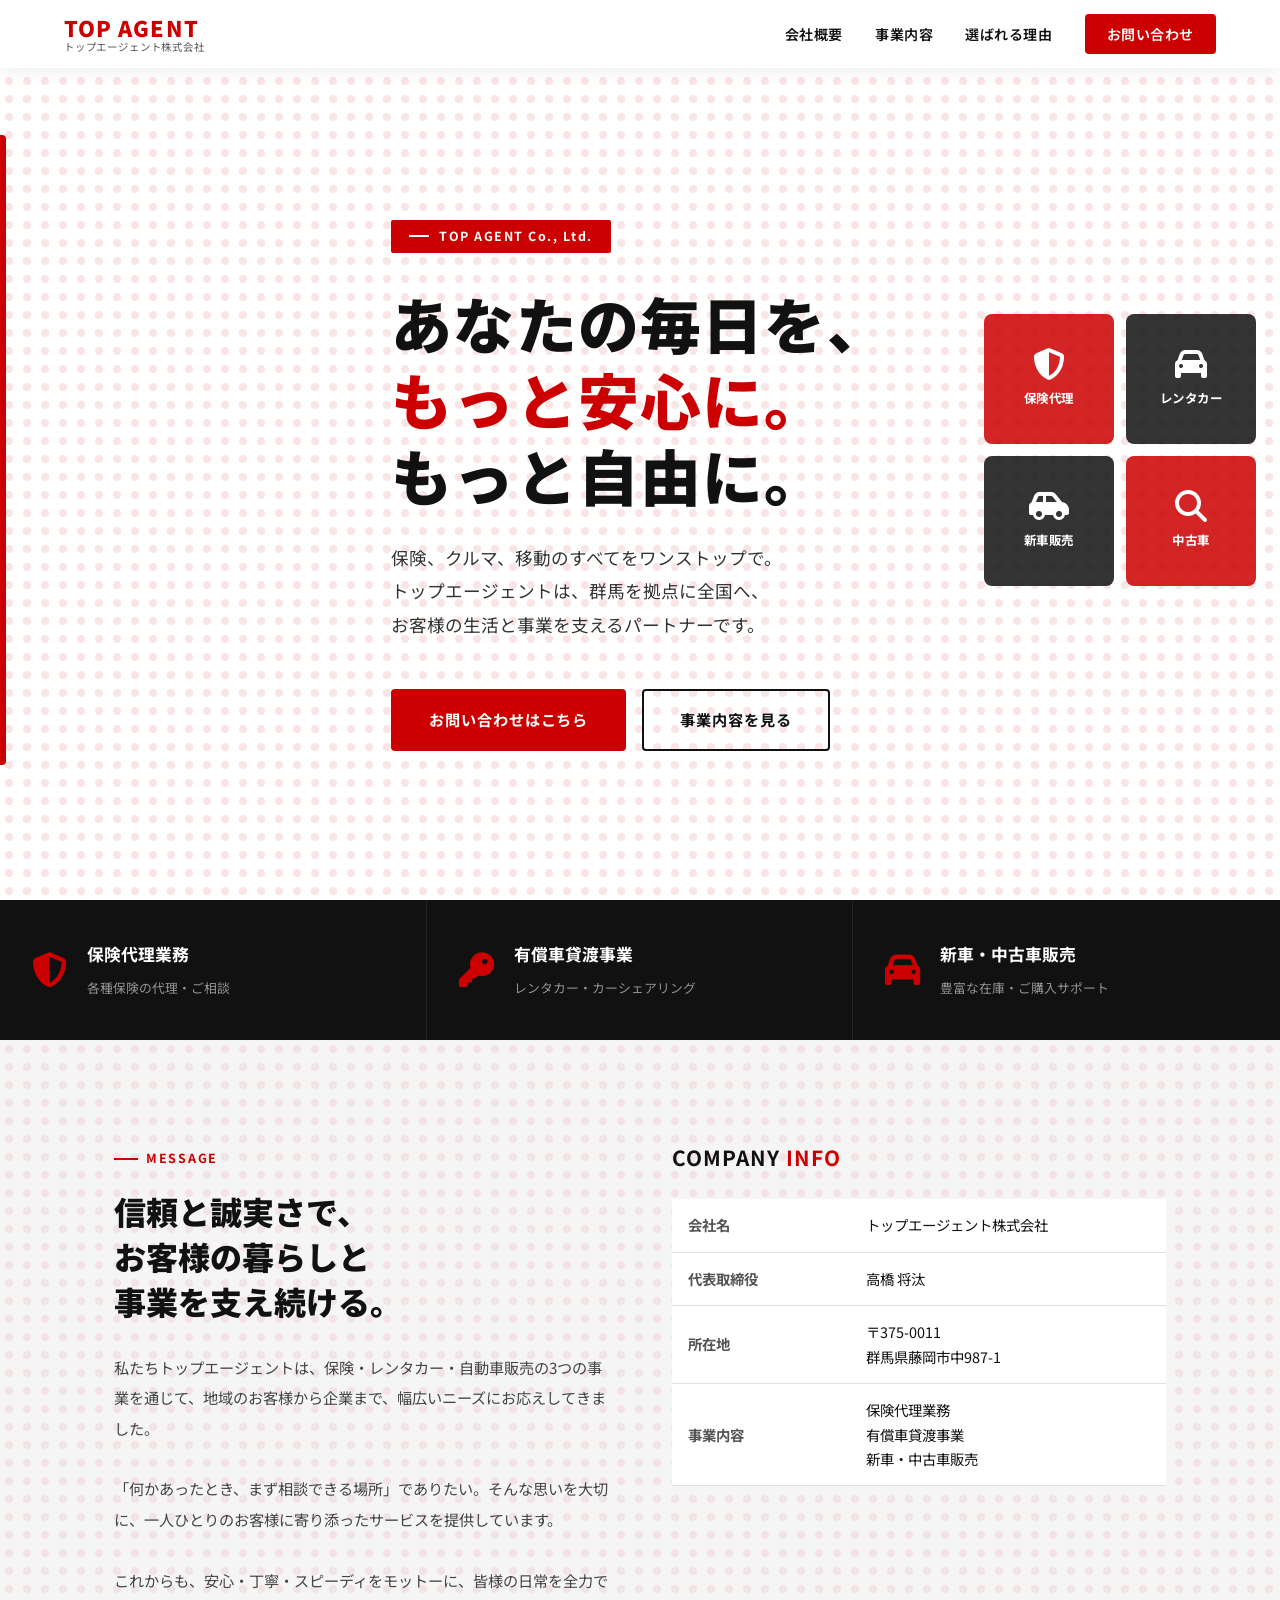
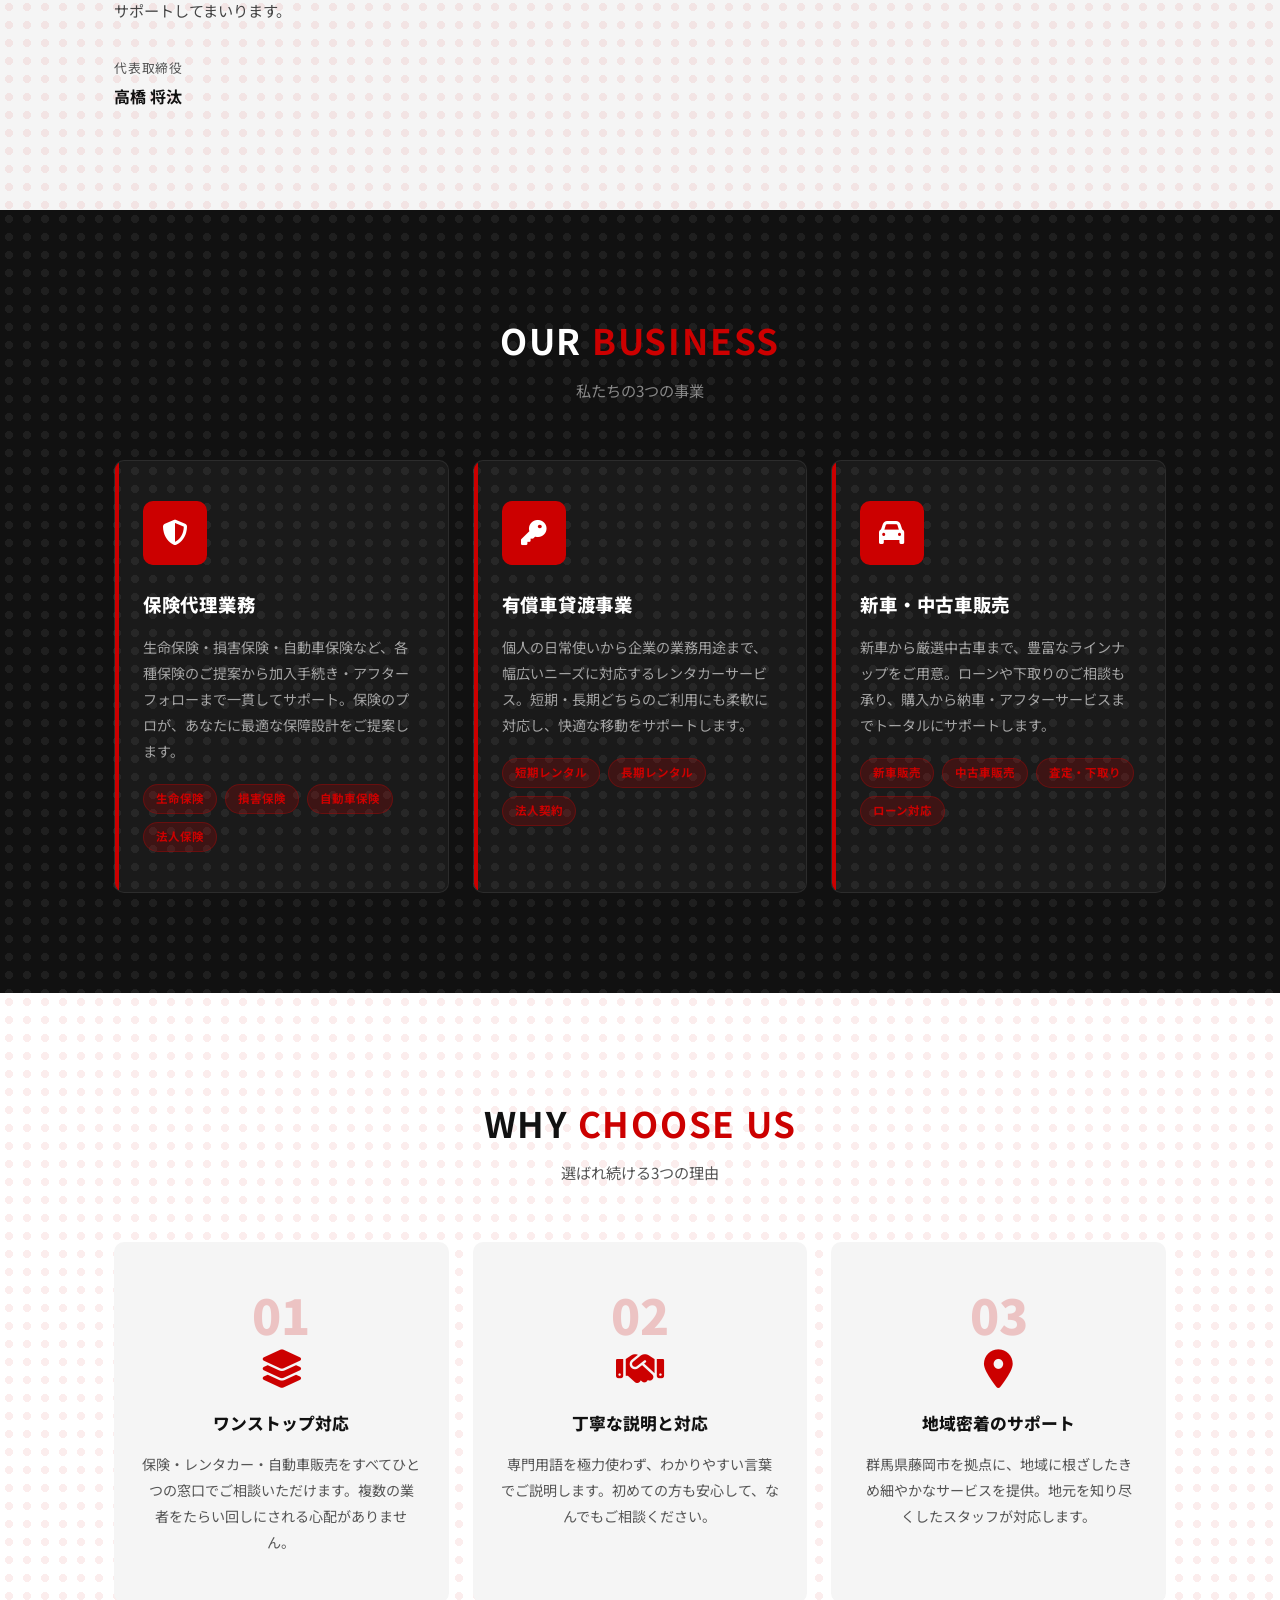
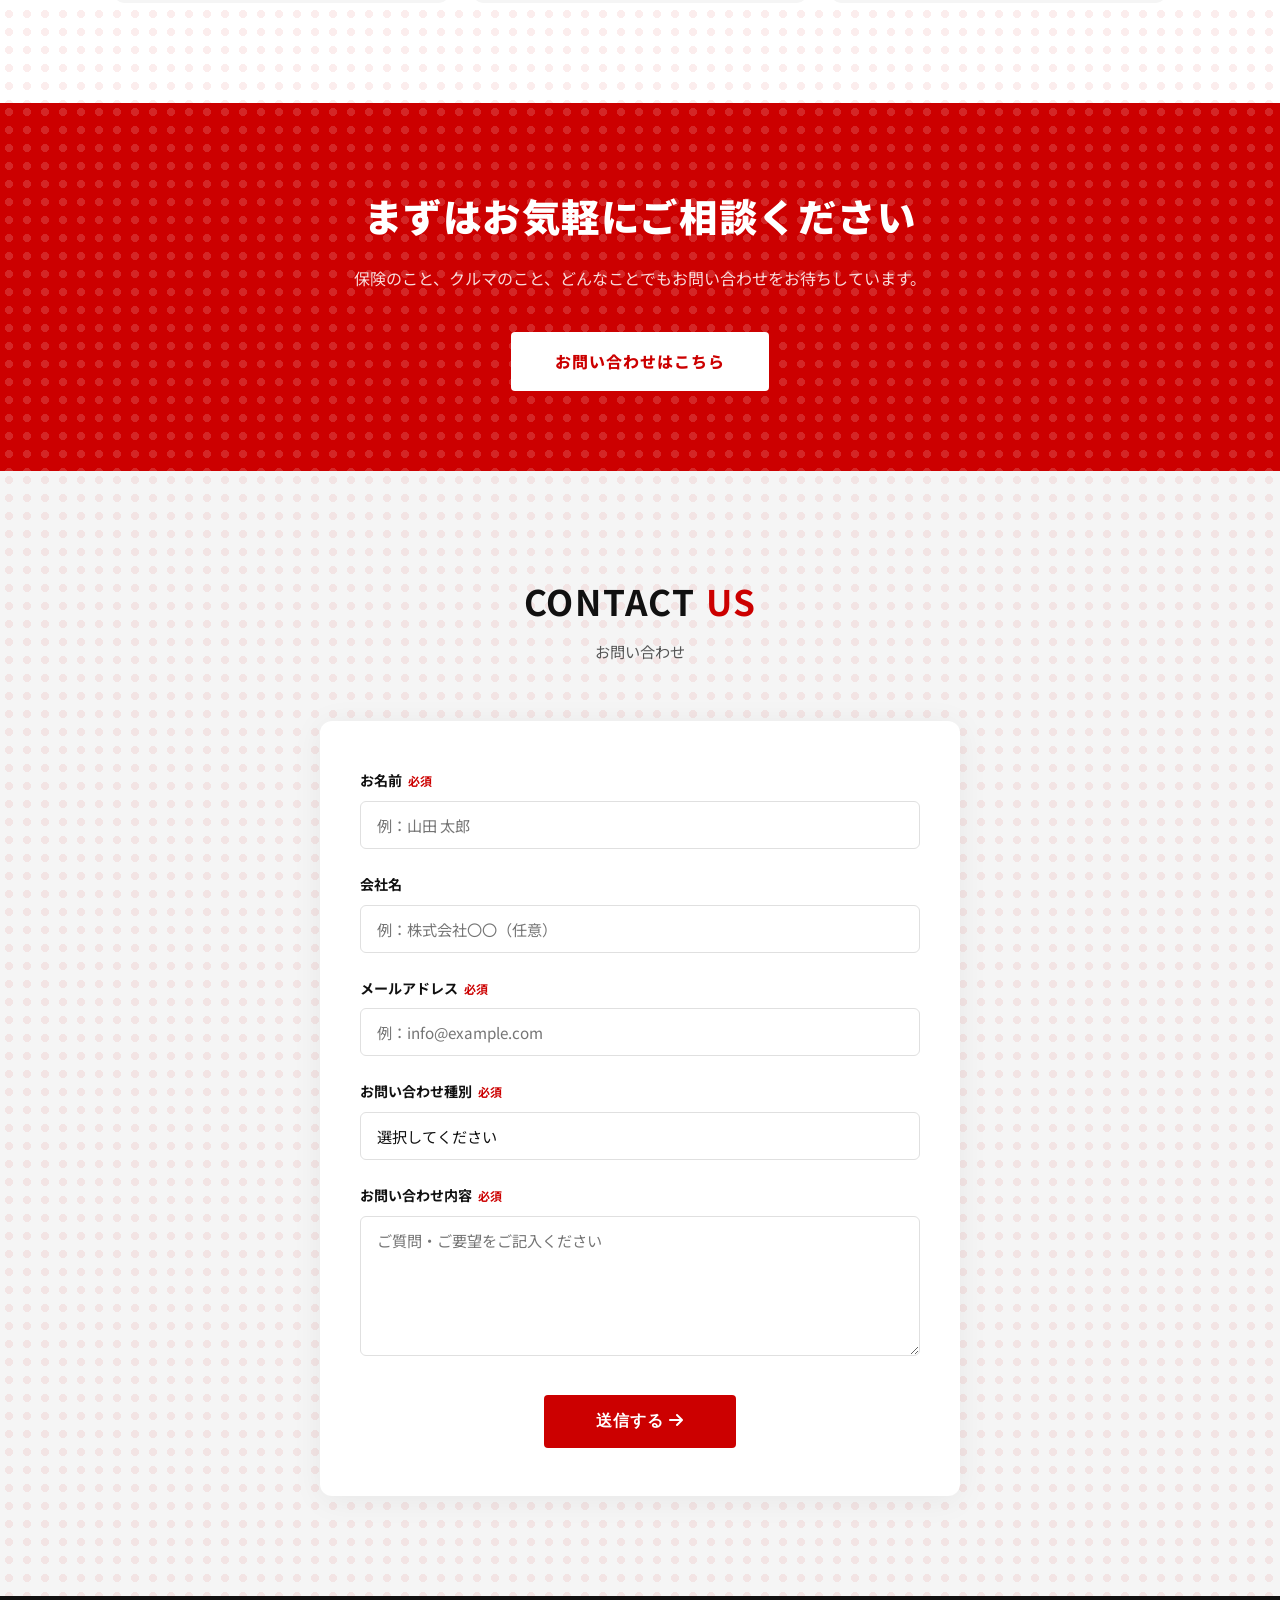
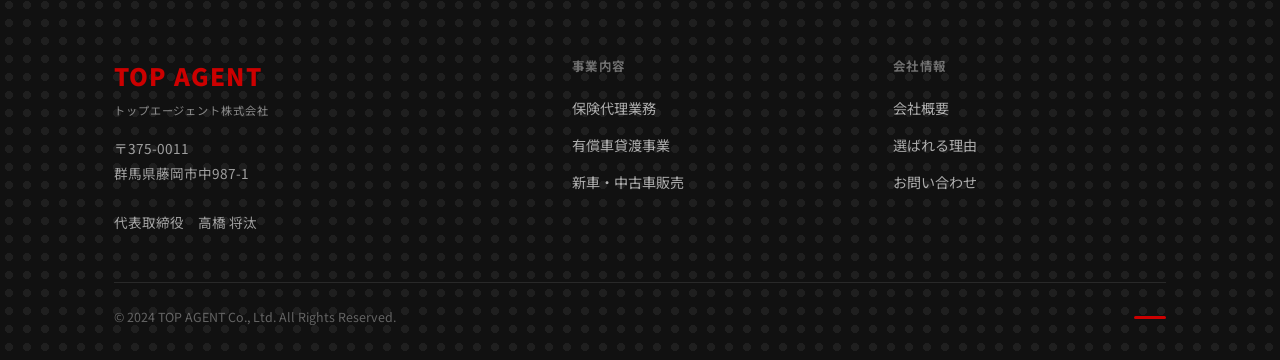
==== index.html @ 5797c2d0 "Add files via upload" ====
<!DOCTYPE html>
<html lang="ja">
<head>
  <meta charset="UTF-8">
  <meta name="viewport" content="width=device-width, initial-scale=1.0">
  <title>トップエージェント株式会社 | 保険・レンタカー・自動車販売</title>
  <meta name="description" content="トップエージェント株式会社は群馬県藤岡市を拠点に、保険代理業務・有償車貸渡事業・新車中古車販売を展開しています。">
  <link rel="stylesheet" href="css/style.css">
  <link href="https://fonts.googleapis.com/css2?family=Noto+Sans+JP:wght@300;400;500;600;700;900&display=swap" rel="stylesheet">
  <link rel="stylesheet" href="https://cdn.jsdelivr.net/npm/@fortawesome/fontawesome-free@6.4.0/css/all.min.css">
</head>
<body>

  <!-- ===== ヘッダー ===== -->
  <header class="site-header" id="site-header">
    <div class="header-inner">
      <a href="#" class="logo">
        <span class="logo-main">TOP AGENT</span>
        <span class="logo-sub">トップエージェント株式会社</span>
      </a>
      <button class="hamburger" id="hamburger" aria-label="メニューを開く">
        <span></span><span></span><span></span>
      </button>
      <nav class="global-nav" id="global-nav">
        <ul>
          <li><a href="#about">会社概要</a></li>
          <li><a href="#business">事業内容</a></li>
          <li><a href="#reason">選ばれる理由</a></li>
          <li><a href="#contact" class="nav-cta">お問い合わせ</a></li>
        </ul>
      </nav>
    </div>
  </header>

  <!-- ===== ヒーロー（白背景・黒文字） ===== -->
  <section id="hero">
    <div class="hero-inner">
      <p class="hero-label">TOP AGENT Co., Ltd.</p>
      <h1 class="hero-title">
        あなたの毎日を、
        <em>もっと安心に。</em>
        もっと自由に。
      </h1>
      <p class="hero-desc">
        保険、クルマ、移動のすべてをワンストップで。<br>
        トップエージェントは、群馬を拠点に全国へ、<br>
        お客様の生活と事業を支えるパートナーです。
      </p>
      <div class="hero-btns">
        <a href="#contact" class="btn-primary">お問い合わせはこちら</a>
        <a href="#business" class="btn-outline">事業内容を見る</a>
      </div>
    </div>

    <!-- 右側デコレーション -->
    <div class="hero-deco" aria-hidden="true">
      <div class="hero-deco-card">
        <i class="fas fa-shield-alt"></i>
        <span>保険代理</span>
      </div>
      <div class="hero-deco-card">
        <i class="fas fa-car"></i>
        <span>レンタカー</span>
      </div>
      <div class="hero-deco-card">
        <i class="fas fa-car-side"></i>
        <span>新車販売</span>
      </div>
      <div class="hero-deco-card">
        <i class="fas fa-search"></i>
        <span>中古車</span>
      </div>
    </div>
  </section>

  <!-- ===== 3事業バナー ===== -->
  <div id="business-banner">
    <div class="business-banner-grid">
      <div class="banner-item">
        <i class="fas fa-shield-alt"></i>
        <div class="banner-item-text">
          <strong>保険代理業務</strong>
          <span>各種保険の代理・ご相談</span>
        </div>
      </div>
      <div class="banner-item">
        <i class="fas fa-key"></i>
        <div class="banner-item-text">
          <strong>有償車貸渡事業</strong>
          <span>レンタカー・カーシェアリング</span>
        </div>
      </div>
      <div class="banner-item">
        <i class="fas fa-car"></i>
        <div class="banner-item-text">
          <strong>新車・中古車販売</strong>
          <span>豊富な在庫・ご購入サポート</span>
        </div>
      </div>
    </div>
  </div>

  <!-- ===== ABOUT US ===== -->
  <section id="about">
    <div class="section-inner">
      <div class="about-grid">
        <!-- 代表メッセージ -->
        <div class="about-message fade-up">
          <p class="about-message-label">MESSAGE</p>
          <h2 class="about-message-title">
            信頼と誠実さで、<br>
            お客様の暮らしと<br>
            事業を支え続ける。
          </h2>
          <div class="about-message-body">
            <p>
              私たちトップエージェントは、保険・レンタカー・自動車販売の3つの事業を通じて、地域のお客様から企業まで、幅広いニーズにお応えしてきました。
            </p>
            <br>
            <p>
              「何かあったとき、まず相談できる場所」でありたい。そんな思いを大切に、一人ひとりのお客様に寄り添ったサービスを提供しています。
            </p>
            <br>
            <p>
              これからも、安心・丁寧・スピーディをモットーに、皆様の日常を全力でサポートしてまいります。
            </p>
          </div>
          <div class="about-message-sig">
            <span>代表取締役</span>
            高橋 将汰
          </div>
        </div>

        <!-- 会社概要テーブル -->
        <div class="fade-up" style="transition-delay:0.15s;">
          <h2 class="section-title" style="text-align:left; margin-bottom:24px; font-size:1.3rem;">COMPANY <span>INFO</span></h2>
          <table class="company-table">
            <tbody>
              <tr>
                <th>会社名</th>
                <td>トップエージェント株式会社</td>
              </tr>
              <tr>
                <th>代表取締役</th>
                <td>高橋 将汰</td>
              </tr>
              <tr>
                <th>所在地</th>
                <td>〒375-0011<br>群馬県藤岡市中987-1</td>
              </tr>
              <tr>
                <th>事業内容</th>
                <td>
                  保険代理業務<br>
                  有償車貸渡事業<br>
                  新車・中古車販売
                </td>
              </tr>
            </tbody>
          </table>
        </div>
      </div>
    </div>
  </section>

  <!-- ===== 事業内容 ===== -->
  <section id="business">
    <div class="section-inner">
      <h2 class="section-title fade-up">OUR <span>BUSINESS</span></h2>
      <p class="section-sub fade-up">私たちの3つの事業</p>
      <div class="business-grid">
        <!-- 保険 -->
        <div class="business-card fade-up">
          <div class="biz-icon"><i class="fas fa-shield-alt"></i></div>
          <h3>保険代理業務</h3>
          <p>
            生命保険・損害保険・自動車保険など、各種保険のご提案から加入手続き・アフターフォローまで一貫してサポート。保険のプロが、あなたに最適な保障設計をご提案します。
          </p>
          <div class="biz-tags">
            <span class="biz-tag">生命保険</span>
            <span class="biz-tag">損害保険</span>
            <span class="biz-tag">自動車保険</span>
            <span class="biz-tag">法人保険</span>
          </div>
        </div>
        <!-- レンタカー -->
        <div class="business-card fade-up" style="transition-delay:0.12s;">
          <div class="biz-icon"><i class="fas fa-key"></i></div>
          <h3>有償車貸渡事業</h3>
          <p>
            個人の日常使いから企業の業務用途まで、幅広いニーズに対応するレンタカーサービス。短期・長期どちらのご利用にも柔軟に対応し、快適な移動をサポートします。
          </p>
          <div class="biz-tags">
            <span class="biz-tag">短期レンタル</span>
            <span class="biz-tag">長期レンタル</span>
            <span class="biz-tag">法人契約</span>
          </div>
        </div>
        <!-- 自動車販売 -->
        <div class="business-card fade-up" style="transition-delay:0.24s;">
          <div class="biz-icon"><i class="fas fa-car"></i></div>
          <h3>新車・中古車販売</h3>
          <p>
            新車から厳選中古車まで、豊富なラインナップをご用意。ローンや下取りのご相談も承り、購入から納車・アフターサービスまでトータルにサポートします。
          </p>
          <div class="biz-tags">
            <span class="biz-tag">新車販売</span>
            <span class="biz-tag">中古車販売</span>
            <span class="biz-tag">査定・下取り</span>
            <span class="biz-tag">ローン対応</span>
          </div>
        </div>
      </div>
    </div>
  </section>

  <!-- ===== 選ばれる理由 ===== -->
  <section id="reason">
    <div class="section-inner">
      <h2 class="section-title fade-up">WHY <span>CHOOSE US</span></h2>
      <p class="section-sub fade-up">選ばれ続ける3つの理由</p>
      <div class="reason-grid">
        <div class="reason-card fade-up">
          <div class="reason-num">01</div>
          <i class="fas fa-layer-group"></i>
          <h3>ワンストップ対応</h3>
          <p>保険・レンタカー・自動車販売をすべてひとつの窓口でご相談いただけます。複数の業者をたらい回しにされる心配がありません。</p>
        </div>
        <div class="reason-card fade-up" style="transition-delay:0.12s;">
          <div class="reason-num">02</div>
          <i class="fas fa-handshake"></i>
          <h3>丁寧な説明と対応</h3>
          <p>専門用語を極力使わず、わかりやすい言葉でご説明します。初めての方も安心して、なんでもご相談ください。</p>
        </div>
        <div class="reason-card fade-up" style="transition-delay:0.24s;">
          <div class="reason-num">03</div>
          <i class="fas fa-map-marker-alt"></i>
          <h3>地域密着のサポート</h3>
          <p>群馬県藤岡市を拠点に、地域に根ざしたきめ細やかなサービスを提供。地元を知り尽くしたスタッフが対応します。</p>
        </div>
      </div>
    </div>
  </section>

  <!-- ===== CTAバナー ===== -->
  <section id="cta-banner">
    <div class="section-inner">
      <div class="cta-inner fade-up">
        <h2>まずはお気軽にご相談ください</h2>
        <p>保険のこと、クルマのこと、どんなことでもお問い合わせをお待ちしています。</p>
        <a href="#contact" class="btn-white">お問い合わせはこちら</a>
      </div>
    </div>
  </section>

  <!-- ===== お問い合わせ ===== -->
  <section id="contact">
    <div class="section-inner">
      <h2 class="section-title fade-up">CONTACT <span>US</span></h2>
      <p class="section-sub fade-up">お問い合わせ</p>
      <div class="contact-form-wrap fade-up">
        <form id="contact-form" novalidate>
          <div class="form-group">
            <label for="name">お名前<span class="req">必須</span></label>
            <input type="text" id="name" name="name" placeholder="例：山田 太郎">
            <p class="form-error" id="name-err">お名前を入力してください</p>
          </div>
          <div class="form-group">
            <label for="company">会社名</label>
            <input type="text" id="company" name="company" placeholder="例：株式会社〇〇（任意）">
          </div>
          <div class="form-group">
            <label for="email">メールアドレス<span class="req">必須</span></label>
            <input type="email" id="email" name="email" placeholder="例：info@example.com">
            <p class="form-error" id="email-err">正しいメールアドレスを入力してください</p>
          </div>
          <div class="form-group">
            <label for="category">お問い合わせ種別<span class="req">必須</span></label>
            <select id="category" name="category">
              <option value="">選択してください</option>
              <option value="insurance">保険代理業務について</option>
              <option value="rental">有償車貸渡事業について</option>
              <option value="car">新車・中古車販売について</option>
              <option value="other">その他</option>
            </select>
            <p class="form-error" id="category-err">種別を選択してください</p>
          </div>
          <div class="form-group">
            <label for="message">お問い合わせ内容<span class="req">必須</span></label>
            <textarea id="message" name="message" placeholder="ご質問・ご要望をご記入ください"></textarea>
            <p class="form-error" id="message-err">内容を入力してください</p>
          </div>
          <div class="form-submit">
            <button type="submit">送信する&nbsp;<i class="fas fa-arrow-right"></i></button>
          </div>
        </form>
        <div class="form-success" id="form-success">
          <i class="fas fa-check-circle"></i>
          <h3>送信が完了しました</h3>
          <p>お問い合わせいただきありがとうございます。<br>内容を確認の上、担当者よりご連絡いたします。</p>
        </div>
      </div>
    </div>
  </section>

  <!-- ===== フッター ===== -->
  <footer class="site-footer">
    <div class="footer-inner">
      <div class="footer-grid">
        <div>
          <p class="footer-logo-main">TOP AGENT</p>
          <p class="footer-logo-sub">トップエージェント株式会社</p>
          <address class="footer-address" style="font-style:normal;">
            〒375-0011<br>
            群馬県藤岡市中987-1<br><br>
            代表取締役　高橋 将汰
          </address>
        </div>
        <div>
          <p class="footer-nav-title">事業内容</p>
          <ul class="footer-nav-list">
            <li><a href="#business">保険代理業務</a></li>
            <li><a href="#business">有償車貸渡事業</a></li>
            <li><a href="#business">新車・中古車販売</a></li>
          </ul>
        </div>
        <div>
          <p class="footer-nav-title">会社情報</p>
          <ul class="footer-nav-list">
            <li><a href="#about">会社概要</a></li>
            <li><a href="#reason">選ばれる理由</a></li>
            <li><a href="#contact">お問い合わせ</a></li>
          </ul>
        </div>
      </div>
      <div class="footer-bottom">
        <p>&copy; 2024 TOP AGENT Co., Ltd. All Rights Reserved.</p>
        <div class="footer-red-line"></div>
      </div>
    </div>
  </footer>

  <!-- トップへ戻るボタン -->
  <button id="back-top" aria-label="ページトップへ戻る">
    <i class="fas fa-chevron-up"></i>
  </button>

  <script src="js/main.js"></script>
</body>
</html>
---- css/style.css ----
/* ===========================
   トップエージェント株式会社
   メインスタイル
=========================== */

/* ---- リセット & 基本 ---- */
*, *::before, *::after {
  box-sizing: border-box;
  margin: 0;
  padding: 0;
}

:root {
  --red: #CC0000;
  --red-dark: #aa0000;
  --red-light: #ff2222;
  --black: #111111;
  --white: #ffffff;
  --gray-light: #f5f5f5;
  --gray-mid: #e0e0e0;
  --gray-dark: #555555;
  --dot-size: 4px;
  --dot-gap: 18px;
}

html {
  scroll-behavior: smooth;
  font-size: 16px;
}

body {
  font-family: 'Noto Sans JP', 'Hiragino Kaku Gothic ProN', sans-serif;
  color: var(--black);
  background-color: var(--white);
  line-height: 1.7;
}

a {
  text-decoration: none;
  color: inherit;
}

ul { list-style: none; }

img { max-width: 100%; display: block; }

/* ---- ドット背景ユーティリティ ---- */
.dot-bg {
  background-image: radial-gradient(circle, rgba(204,0,0,0.18) var(--dot-size), transparent var(--dot-size));
  background-size: var(--dot-gap) var(--dot-gap);
}
.dot-bg-light {
  background-image: radial-gradient(circle, rgba(204,0,0,0.10) var(--dot-size), transparent var(--dot-size));
  background-size: var(--dot-gap) var(--dot-gap);
}
.dot-bg-dark {
  background-image: radial-gradient(circle, rgba(255,255,255,0.12) var(--dot-size), transparent var(--dot-size));
  background-size: var(--dot-gap) var(--dot-gap);
}

/* ---- セクション共通 ---- */
.section-inner {
  max-width: 1100px;
  margin: 0 auto;
  padding: 0 24px;
}

.section-title {
  font-size: clamp(1.5rem, 3vw, 2.2rem);
  font-weight: 700;
  text-align: center;
  margin-bottom: 8px;
  letter-spacing: 0.05em;
}

.section-title span {
  color: var(--red);
}

.section-sub {
  text-align: center;
  color: var(--gray-dark);
  font-size: 0.95rem;
  margin-bottom: 56px;
}

/* ---- ヘッダー ---- */
.site-header {
  position: fixed;
  top: 0;
  left: 0;
  width: 100%;
  z-index: 1000;
  background: rgba(255,255,255,0.97);
  box-shadow: 0 2px 16px rgba(0,0,0,0.08);
  transition: all 0.3s;
}

.header-inner {
  max-width: 1200px;
  margin: 0 auto;
  padding: 0 24px;
  height: 68px;
  display: flex;
  align-items: center;
  justify-content: space-between;
}

.logo {
  display: flex;
  flex-direction: column;
  line-height: 1.2;
}

.logo-main {
  font-size: 1.35rem;
  font-weight: 900;
  color: var(--red);
  letter-spacing: 0.05em;
}

.logo-sub {
  font-size: 0.65rem;
  color: var(--gray-dark);
  letter-spacing: 0.08em;
}

.global-nav ul {
  display: flex;
  gap: 32px;
  align-items: center;
}

.global-nav a {
  font-size: 0.88rem;
  font-weight: 600;
  color: var(--black);
  letter-spacing: 0.04em;
  transition: color 0.2s;
  position: relative;
}

.global-nav a::after {
  content: '';
  position: absolute;
  bottom: -4px;
  left: 0;
  width: 0;
  height: 2px;
  background: var(--red);
  transition: width 0.3s;
}

.global-nav a:hover { color: var(--red); }
.global-nav a:hover::after { width: 100%; }

.nav-cta {
  background: var(--red) !important;
  color: var(--white) !important;
  padding: 10px 22px !important;
  border-radius: 4px;
  transition: background 0.2s !important;
}

.nav-cta::after { display: none !important; }
.nav-cta:hover { background: var(--red-dark) !important; }

/* ハンバーガー */
.hamburger {
  display: none;
  flex-direction: column;
  gap: 5px;
  background: none;
  border: none;
  cursor: pointer;
  padding: 4px;
}

.hamburger span {
  display: block;
  width: 26px;
  height: 2.5px;
  background: var(--black);
  border-radius: 2px;
  transition: all 0.3s;
}

/* ===========================
   ヒーローセクション
   ★ 白背景・黒文字
=========================== */
#hero {
  padding-top: 68px;
  min-height: 100vh;
  display: flex;
  align-items: center;
  position: relative;
  background-color: var(--white);
  overflow: hidden;
}

/* ドット装飾（薄め） */
#hero::before {
  content: '';
  position: absolute;
  inset: 0;
  background-image: radial-gradient(circle, rgba(204,0,0,0.10) var(--dot-size), transparent var(--dot-size));
  background-size: var(--dot-gap) var(--dot-gap);
  pointer-events: none;
  z-index: 0;
}

/* 赤いアクセントライン */
#hero::after {
  content: '';
  position: absolute;
  left: 0;
  top: 15%;
  bottom: 15%;
  width: 6px;
  background: var(--red);
  border-radius: 0 4px 4px 0;
}

.hero-inner {
  max-width: 1100px;
  margin: 0 auto;
  padding: 80px 24px;
  position: relative;
  z-index: 1;
}

.hero-label {
  display: inline-flex;
  align-items: center;
  gap: 10px;
  background: var(--red);
  color: var(--white);
  font-size: 0.78rem;
  font-weight: 700;
  letter-spacing: 0.12em;
  padding: 6px 18px;
  border-radius: 2px;
  margin-bottom: 32px;
}

.hero-label::before {
  content: '';
  display: block;
  width: 20px;
  height: 2px;
  background: var(--white);
}

.hero-title {
  font-size: clamp(2rem, 5vw, 3.8rem);
  font-weight: 900;
  line-height: 1.25;
  color: var(--black);
  margin-bottom: 28px;
  letter-spacing: 0.02em;
}

.hero-title em {
  font-style: normal;
  color: var(--red);
  display: block;
}

.hero-desc {
  font-size: clamp(0.95rem, 1.5vw, 1.1rem);
  color: #333333;
  max-width: 560px;
  margin-bottom: 48px;
  line-height: 1.9;
}

.hero-btns {
  display: flex;
  gap: 16px;
  flex-wrap: wrap;
}

.btn-primary {
  background: var(--red);
  color: var(--white);
  padding: 16px 36px;
  font-size: 0.95rem;
  font-weight: 700;
  border-radius: 4px;
  letter-spacing: 0.06em;
  transition: background 0.2s, transform 0.2s;
  border: 2px solid var(--red);
  cursor: pointer;
}

.btn-primary:hover {
  background: var(--red-dark);
  transform: translateY(-2px);
}

.btn-outline {
  background: transparent;
  color: var(--black);
  padding: 16px 36px;
  font-size: 0.95rem;
  font-weight: 700;
  border-radius: 4px;
  letter-spacing: 0.06em;
  border: 2px solid var(--black);
  transition: all 0.2s;
  cursor: pointer;
}

.btn-outline:hover {
  background: var(--black);
  color: var(--white);
  transform: translateY(-2px);
}

/* 右側の装飾ブロック */
.hero-deco {
  position: absolute;
  right: 24px;
  top: 50%;
  transform: translateY(-50%);
  display: grid;
  grid-template-columns: 1fr 1fr;
  gap: 12px;
  opacity: 0.85;
}

.hero-deco-card {
  width: 130px;
  height: 130px;
  display: flex;
  flex-direction: column;
  align-items: center;
  justify-content: center;
  gap: 8px;
  border-radius: 8px;
  font-size: 0.78rem;
  font-weight: 700;
  letter-spacing: 0.04em;
  color: var(--white);
}

.hero-deco-card:nth-child(1) { background: var(--red); }
.hero-deco-card:nth-child(2) { background: var(--black); }
.hero-deco-card:nth-child(3) { background: var(--black); }
.hero-deco-card:nth-child(4) { background: var(--red); }

.hero-deco-card i {
  font-size: 2rem;
}

/* ===========================
   3事業バナー
=========================== */
#business-banner {
  background: var(--black);
  padding: 0;
}

.business-banner-grid {
  display: grid;
  grid-template-columns: repeat(3, 1fr);
}

.banner-item {
  padding: 40px 32px;
  border-right: 1px solid rgba(255,255,255,0.08);
  display: flex;
  align-items: center;
  gap: 20px;
  transition: background 0.2s;
  cursor: default;
}

.banner-item:last-child { border-right: none; }
.banner-item:hover { background: rgba(204,0,0,0.15); }

.banner-item i {
  font-size: 2.2rem;
  color: var(--red);
  flex-shrink: 0;
}

.banner-item-text strong {
  display: block;
  color: var(--white);
  font-size: 1.05rem;
  font-weight: 700;
  margin-bottom: 4px;
}

.banner-item-text span {
  color: rgba(255,255,255,0.55);
  font-size: 0.8rem;
}

/* ===========================
   ABOUT US
=========================== */
#about {
  padding: 100px 0;
  background: var(--gray-light);
  position: relative;
  overflow: hidden;
}

#about::before {
  content: '';
  position: absolute;
  inset: 0;
  background-image: radial-gradient(circle, rgba(204,0,0,0.07) var(--dot-size), transparent var(--dot-size));
  background-size: var(--dot-gap) var(--dot-gap);
  pointer-events: none;
}

.about-grid {
  display: grid;
  grid-template-columns: 1fr 1fr;
  gap: 64px;
  align-items: start;
  position: relative;
  z-index: 1;
}

.about-message-label {
  display: inline-flex;
  align-items: center;
  gap: 8px;
  color: var(--red);
  font-size: 0.78rem;
  font-weight: 700;
  letter-spacing: 0.14em;
  text-transform: uppercase;
  margin-bottom: 20px;
}

.about-message-label::before {
  content: '';
  display: block;
  width: 24px;
  height: 2px;
  background: var(--red);
}

.about-message-title {
  font-size: clamp(1.4rem, 2.5vw, 2rem);
  font-weight: 900;
  line-height: 1.4;
  margin-bottom: 28px;
  color: var(--black);
}

.about-message-body {
  color: #444;
  line-height: 2;
  font-size: 0.95rem;
}

.about-message-sig {
  margin-top: 32px;
  font-size: 1rem;
  font-weight: 700;
  color: var(--black);
}

.about-message-sig span {
  display: block;
  font-size: 0.8rem;
  font-weight: 400;
  color: var(--gray-dark);
  margin-bottom: 4px;
  letter-spacing: 0.06em;
}

.company-table {
  width: 100%;
  border-collapse: collapse;
  font-size: 0.9rem;
}

.company-table th,
.company-table td {
  padding: 14px 16px;
  text-align: left;
  border-bottom: 1px solid var(--gray-mid);
}

.company-table th {
  width: 36%;
  font-weight: 700;
  color: var(--gray-dark);
  background: var(--white);
}

.company-table td {
  background: var(--white);
}

/* ===========================
   事業内容
=========================== */
#business {
  padding: 100px 0;
  background: var(--black);
  position: relative;
  overflow: hidden;
}

#business::before {
  content: '';
  position: absolute;
  inset: 0;
  background-image: radial-gradient(circle, rgba(255,255,255,0.06) var(--dot-size), transparent var(--dot-size));
  background-size: var(--dot-gap) var(--dot-gap);
  pointer-events: none;
}

#business .section-title { color: var(--white); }
#business .section-sub { color: rgba(255,255,255,0.5); }

.business-grid {
  display: grid;
  grid-template-columns: repeat(3, 1fr);
  gap: 24px;
  position: relative;
  z-index: 1;
}

.business-card {
  background: rgba(255,255,255,0.04);
  border: 1px solid rgba(255,255,255,0.08);
  border-radius: 10px;
  padding: 40px 28px;
  transition: all 0.3s;
  position: relative;
  overflow: hidden;
}

.business-card::before {
  content: '';
  position: absolute;
  top: 0;
  left: 0;
  width: 4px;
  height: 100%;
  background: var(--red);
}

.business-card:hover {
  transform: translateY(-6px);
  border-color: var(--red);
  background: rgba(204,0,0,0.06);
}

.biz-icon {
  width: 64px;
  height: 64px;
  background: var(--red);
  border-radius: 10px;
  display: flex;
  align-items: center;
  justify-content: center;
  margin-bottom: 24px;
}

.biz-icon i {
  font-size: 1.6rem;
  color: var(--white);
}

.business-card h3 {
  font-size: 1.15rem;
  font-weight: 800;
  color: var(--white);
  margin-bottom: 14px;
  letter-spacing: 0.04em;
}

.business-card p {
  font-size: 0.88rem;
  color: rgba(255,255,255,0.6);
  line-height: 1.85;
}

.biz-tags {
  margin-top: 20px;
  display: flex;
  flex-wrap: wrap;
  gap: 8px;
}

.biz-tag {
  background: rgba(204,0,0,0.2);
  color: var(--red);
  font-size: 0.72rem;
  font-weight: 700;
  padding: 4px 12px;
  border-radius: 100px;
  border: 1px solid rgba(204,0,0,0.3);
}

/* ===========================
   選ばれる理由
=========================== */
#reason {
  padding: 100px 0;
  background: var(--white);
  position: relative;
  overflow: hidden;
}

#reason::before {
  content: '';
  position: absolute;
  inset: 0;
  background-image: radial-gradient(circle, rgba(204,0,0,0.07) var(--dot-size), transparent var(--dot-size));
  background-size: var(--dot-gap) var(--dot-gap);
  pointer-events: none;
}

.reason-grid {
  display: grid;
  grid-template-columns: repeat(3, 1fr);
  gap: 24px;
  position: relative;
  z-index: 1;
}

.reason-card {
  text-align: center;
  padding: 48px 28px;
  border-radius: 10px;
  background: var(--gray-light);
  transition: all 0.3s;
  position: relative;
  overflow: hidden;
}

.reason-card::after {
  content: '';
  position: absolute;
  bottom: 0;
  left: 0;
  width: 0;
  height: 4px;
  background: var(--red);
  transition: width 0.4s;
}

.reason-card:hover { transform: translateY(-6px); box-shadow: 0 12px 40px rgba(0,0,0,0.08); }
.reason-card:hover::after { width: 100%; }

.reason-num {
  font-size: 3rem;
  font-weight: 900;
  color: var(--red);
  opacity: 0.2;
  line-height: 1;
  margin-bottom: 12px;
}

.reason-card i {
  font-size: 2.4rem;
  color: var(--red);
  margin-bottom: 20px;
  display: block;
}

.reason-card h3 {
  font-size: 1.05rem;
  font-weight: 800;
  color: var(--black);
  margin-bottom: 14px;
}

.reason-card p {
  font-size: 0.88rem;
  color: var(--gray-dark);
  line-height: 1.85;
}

/* ===========================
   CTAバナー
=========================== */
#cta-banner {
  padding: 80px 0;
  background: var(--red);
  position: relative;
  overflow: hidden;
  text-align: center;
}

#cta-banner::before {
  content: '';
  position: absolute;
  inset: 0;
  background-image: radial-gradient(circle, rgba(255,255,255,0.15) var(--dot-size), transparent var(--dot-size));
  background-size: var(--dot-gap) var(--dot-gap);
  pointer-events: none;
}

.cta-inner {
  position: relative;
  z-index: 1;
}

.cta-inner h2 {
  font-size: clamp(1.6rem, 3vw, 2.4rem);
  font-weight: 900;
  color: var(--white);
  margin-bottom: 16px;
  letter-spacing: 0.04em;
}

.cta-inner p {
  color: rgba(255,255,255,0.85);
  font-size: 1rem;
  margin-bottom: 40px;
}

.btn-white {
  background: var(--white);
  color: var(--red);
  padding: 16px 44px;
  font-size: 1rem;
  font-weight: 800;
  border-radius: 4px;
  border: none;
  cursor: pointer;
  letter-spacing: 0.06em;
  transition: all 0.2s;
  display: inline-block;
}

.btn-white:hover {
  background: var(--gray-light);
  transform: translateY(-2px);
}

/* ===========================
   お問い合わせ
=========================== */
#contact {
  padding: 100px 0;
  background: var(--gray-light);
  position: relative;
  overflow: hidden;
}

#contact::before {
  content: '';
  position: absolute;
  inset: 0;
  background-image: radial-gradient(circle, rgba(204,0,0,0.07) var(--dot-size), transparent var(--dot-size));
  background-size: var(--dot-gap) var(--dot-gap);
  pointer-events: none;
}

.contact-form-wrap {
  max-width: 640px;
  margin: 0 auto;
  background: var(--white);
  border-radius: 12px;
  padding: 48px 40px;
  box-shadow: 0 4px 32px rgba(0,0,0,0.06);
  position: relative;
  z-index: 1;
}

.form-group {
  margin-bottom: 24px;
}

.form-group label {
  display: block;
  font-size: 0.88rem;
  font-weight: 700;
  color: var(--black);
  margin-bottom: 8px;
}

.form-group label .req {
  color: var(--red);
  font-size: 0.75rem;
  margin-left: 6px;
}

.form-group input,
.form-group select,
.form-group textarea {
  width: 100%;
  border: 1.5px solid var(--gray-mid);
  border-radius: 6px;
  padding: 12px 16px;
  font-size: 0.95rem;
  font-family: inherit;
  color: var(--black);
  background: var(--white);
  transition: border-color 0.2s;
  appearance: none;
}

.form-group input:focus,
.form-group select:focus,
.form-group textarea:focus {
  outline: none;
  border-color: var(--red);
  box-shadow: 0 0 0 3px rgba(204,0,0,0.1);
}

.form-group textarea { height: 140px; resize: vertical; }

.form-error {
  color: var(--red);
  font-size: 0.78rem;
  margin-top: 4px;
  display: none;
}

.form-submit {
  text-align: center;
  margin-top: 32px;
}

.form-submit button {
  background: var(--red);
  color: var(--white);
  border: none;
  padding: 16px 52px;
  font-size: 1rem;
  font-weight: 800;
  border-radius: 4px;
  cursor: pointer;
  letter-spacing: 0.06em;
  transition: all 0.2s;
}

.form-submit button:hover {
  background: var(--red-dark);
  transform: translateY(-2px);
}

/* 送信完了 */
.form-success {
  display: none;
  text-align: center;
  padding: 40px;
}

.form-success i {
  font-size: 3rem;
  color: var(--red);
  margin-bottom: 20px;
  display: block;
}

.form-success h3 {
  font-size: 1.4rem;
  font-weight: 800;
  margin-bottom: 12px;
  color: var(--black);
}

.form-success p {
  color: var(--gray-dark);
  font-size: 0.95rem;
}

/* ===========================
   フッター
=========================== */
.site-footer {
  background: var(--black);
  padding: 60px 0 32px;
  position: relative;
  overflow: hidden;
}

.site-footer::before {
  content: '';
  position: absolute;
  inset: 0;
  background-image: radial-gradient(circle, rgba(255,255,255,0.06) var(--dot-size), transparent var(--dot-size));
  background-size: var(--dot-gap) var(--dot-gap);
  pointer-events: none;
}

.footer-inner {
  max-width: 1100px;
  margin: 0 auto;
  padding: 0 24px;
  position: relative;
  z-index: 1;
}

.footer-grid {
  display: grid;
  grid-template-columns: 1.5fr 1fr 1fr;
  gap: 48px;
  margin-bottom: 48px;
}

.footer-logo-main {
  font-size: 1.5rem;
  font-weight: 900;
  color: var(--red);
  letter-spacing: 0.05em;
  margin-bottom: 4px;
}

.footer-logo-sub {
  font-size: 0.7rem;
  color: rgba(255,255,255,0.5);
  letter-spacing: 0.08em;
  margin-bottom: 16px;
}

.footer-address {
  font-size: 0.85rem;
  color: rgba(255,255,255,0.6);
  line-height: 1.8;
}

.footer-nav-title {
  font-size: 0.78rem;
  font-weight: 700;
  color: rgba(255,255,255,0.4);
  letter-spacing: 0.12em;
  text-transform: uppercase;
  margin-bottom: 16px;
}

.footer-nav-list li {
  margin-bottom: 10px;
}

.footer-nav-list a {
  font-size: 0.88rem;
  color: rgba(255,255,255,0.65);
  transition: color 0.2s;
}

.footer-nav-list a:hover { color: var(--red); }

.footer-bottom {
  border-top: 1px solid rgba(255,255,255,0.1);
  padding-top: 24px;
  display: flex;
  align-items: center;
  justify-content: space-between;
}

.footer-bottom p {
  font-size: 0.78rem;
  color: rgba(255,255,255,0.35);
}

.footer-red-line {
  width: 32px;
  height: 3px;
  background: var(--red);
  border-radius: 2px;
}

/* ===========================
   トップへ戻るボタン
=========================== */
#back-top {
  position: fixed;
  bottom: 28px;
  right: 28px;
  width: 48px;
  height: 48px;
  background: var(--red);
  color: var(--white);
  border: none;
  border-radius: 50%;
  cursor: pointer;
  font-size: 1.1rem;
  display: none;
  align-items: center;
  justify-content: center;
  z-index: 999;
  box-shadow: 0 4px 16px rgba(204,0,0,0.4);
  transition: all 0.2s;
}

#back-top:hover { background: var(--red-dark); transform: translateY(-3px); }
#back-top.visible { display: flex; }

/* ===========================
   アニメーション
=========================== */
.fade-up {
  opacity: 0;
  transform: translateY(28px);
  transition: opacity 0.6s ease, transform 0.6s ease;
}

.fade-up.visible {
  opacity: 1;
  transform: translateY(0);
}

/* ===========================
   レスポンシブ
=========================== */
@media (max-width: 960px) {
  .about-grid { grid-template-columns: 1fr; gap: 40px; }
  .business-grid { grid-template-columns: 1fr; }
  .reason-grid { grid-template-columns: 1fr 1fr; }
  .footer-grid { grid-template-columns: 1fr; gap: 32px; }
  .hero-deco { display: none; }
}

@media (max-width: 768px) {
  .hamburger { display: flex; }

  .global-nav {
    position: fixed;
    top: 68px;
    left: 0;
    width: 100%;
    background: var(--white);
    border-top: 2px solid var(--red);
    box-shadow: 0 8px 24px rgba(0,0,0,0.1);
    max-height: 0;
    overflow: hidden;
    transition: max-height 0.4s;
  }

  .global-nav.open { max-height: 400px; }

  .global-nav ul {
    flex-direction: column;
    gap: 0;
    padding: 16px 0;
  }

  .global-nav li { width: 100%; }

  .global-nav a {
    display: block;
    padding: 14px 24px;
  }

  .global-nav a::after { display: none; }

  .nav-cta {
    margin: 8px 24px 8px !important;
    text-align: center !important;
    border-radius: 4px !important;
  }

  .business-banner-grid { grid-template-columns: 1fr; }
  .banner-item { border-right: none; border-bottom: 1px solid rgba(255,255,255,0.08); }
  .reason-grid { grid-template-columns: 1fr; }
  .contact-form-wrap { padding: 32px 20px; }
  .footer-bottom { flex-direction: column; gap: 12px; }
}
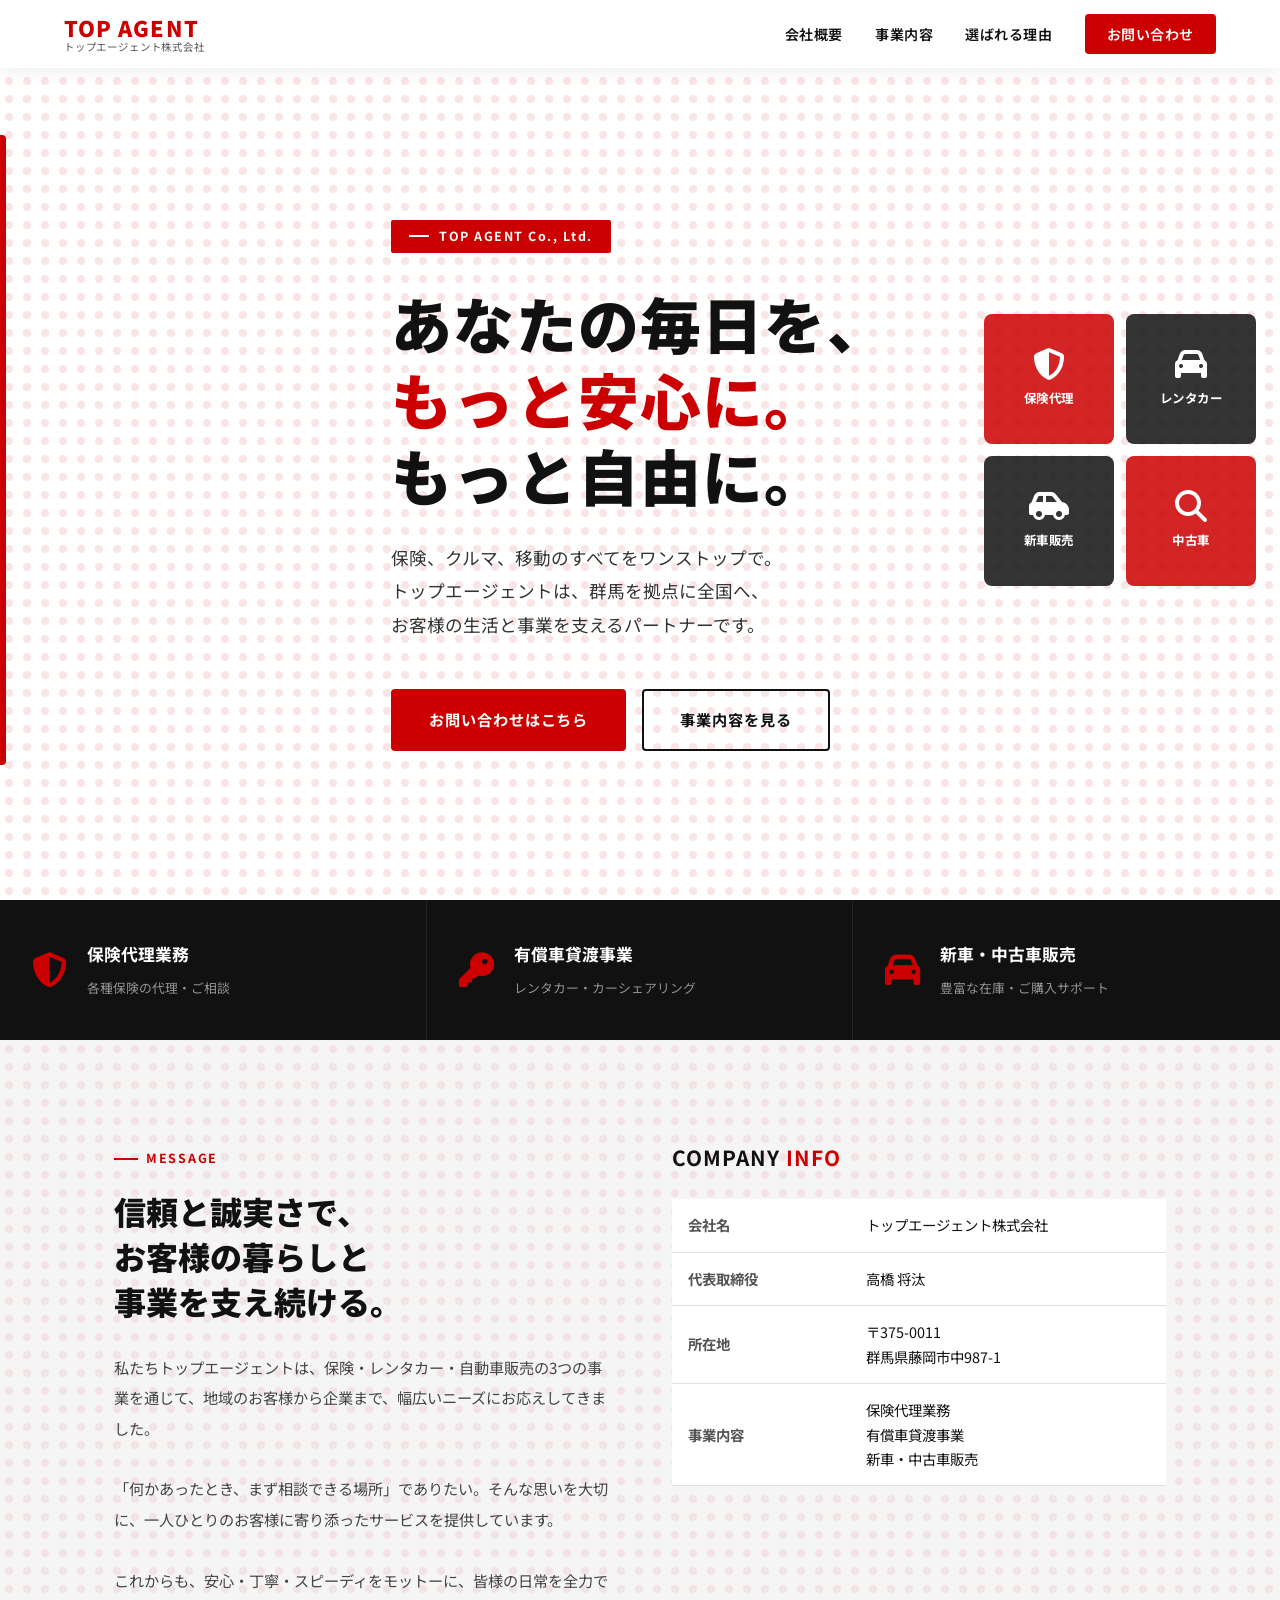
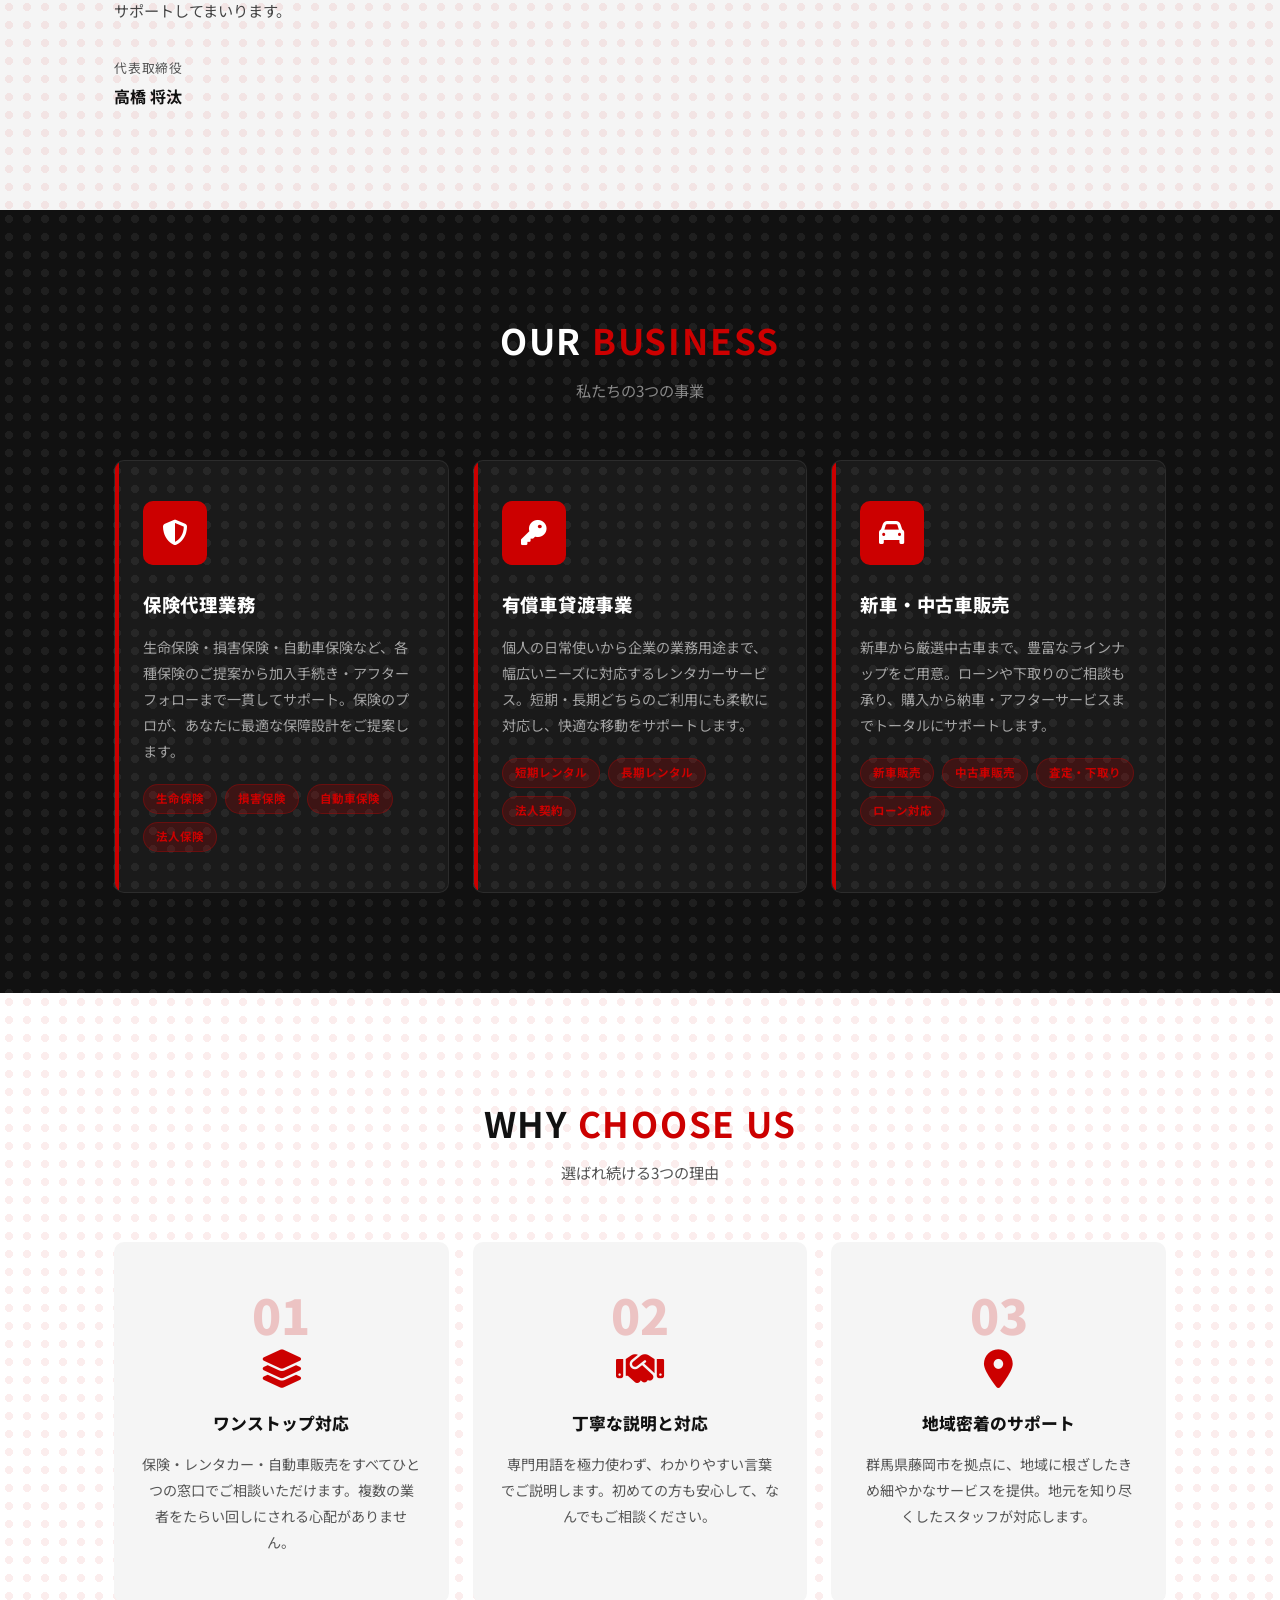
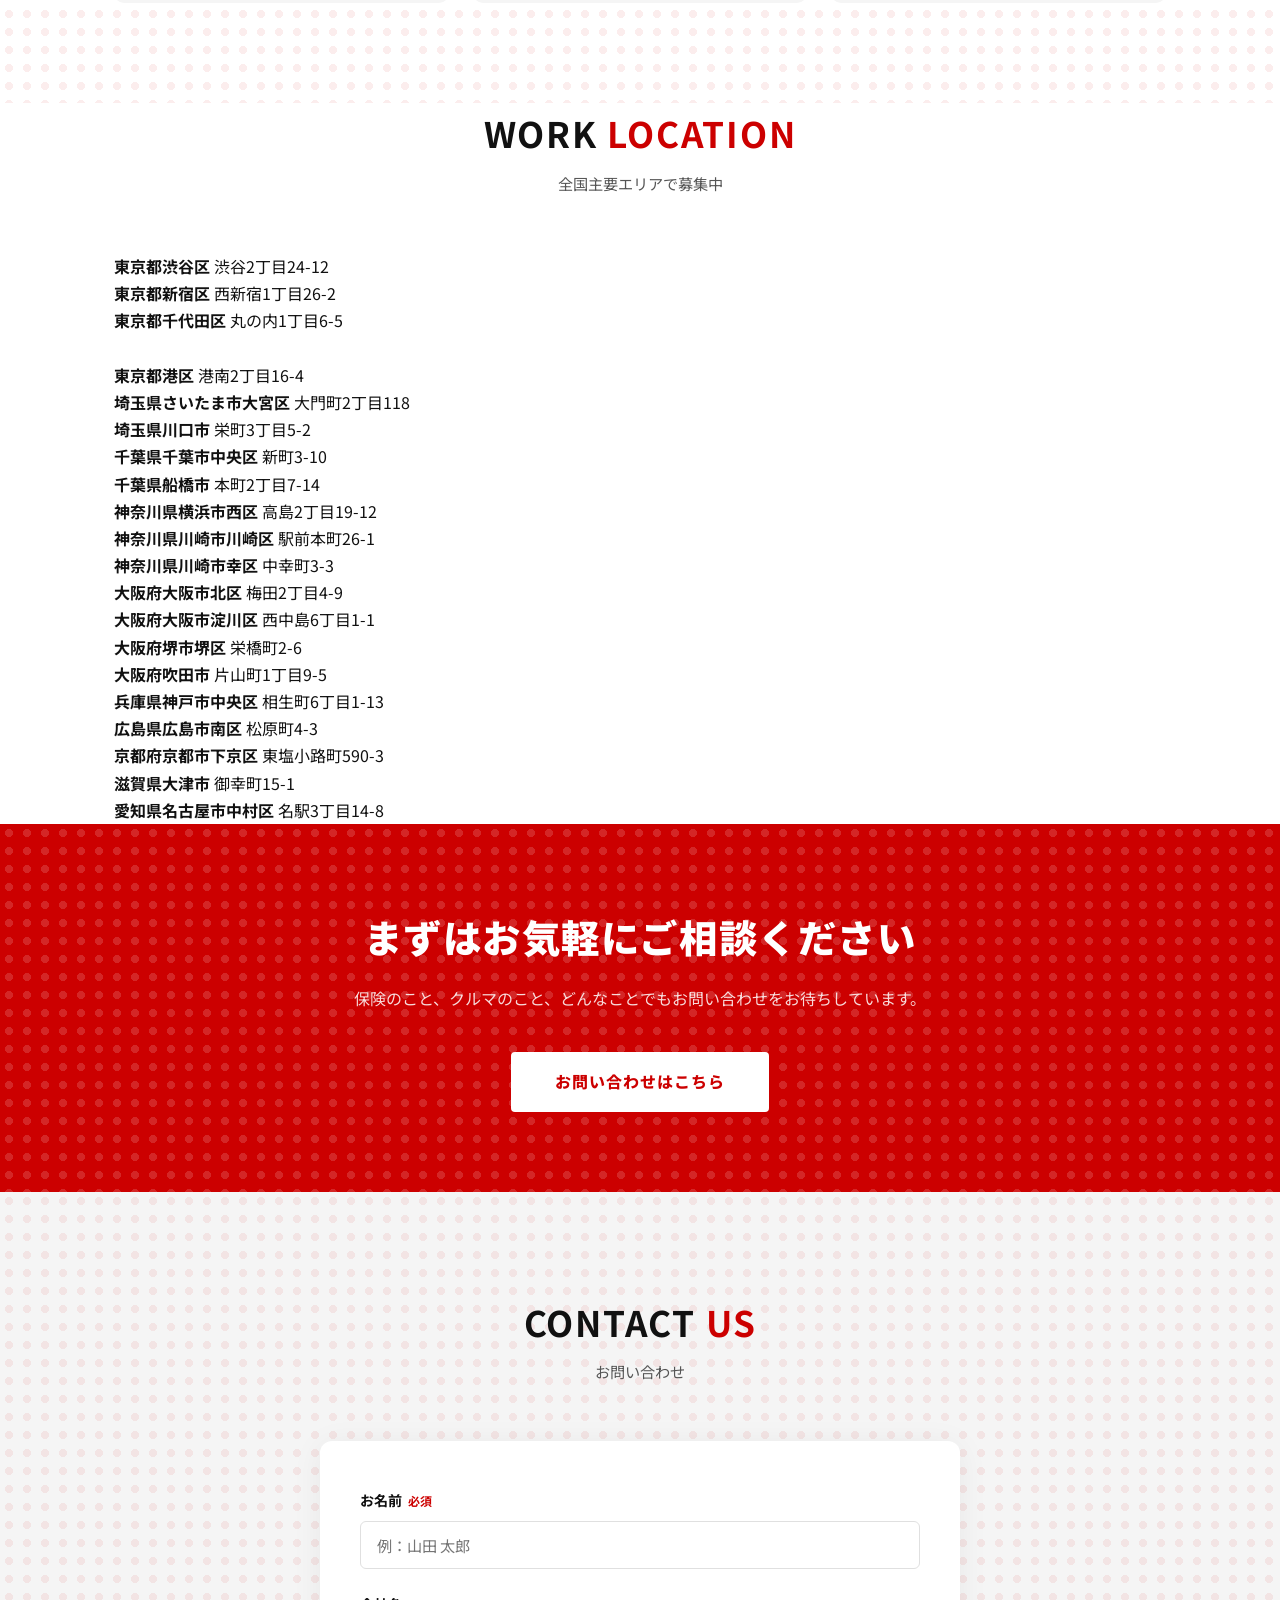
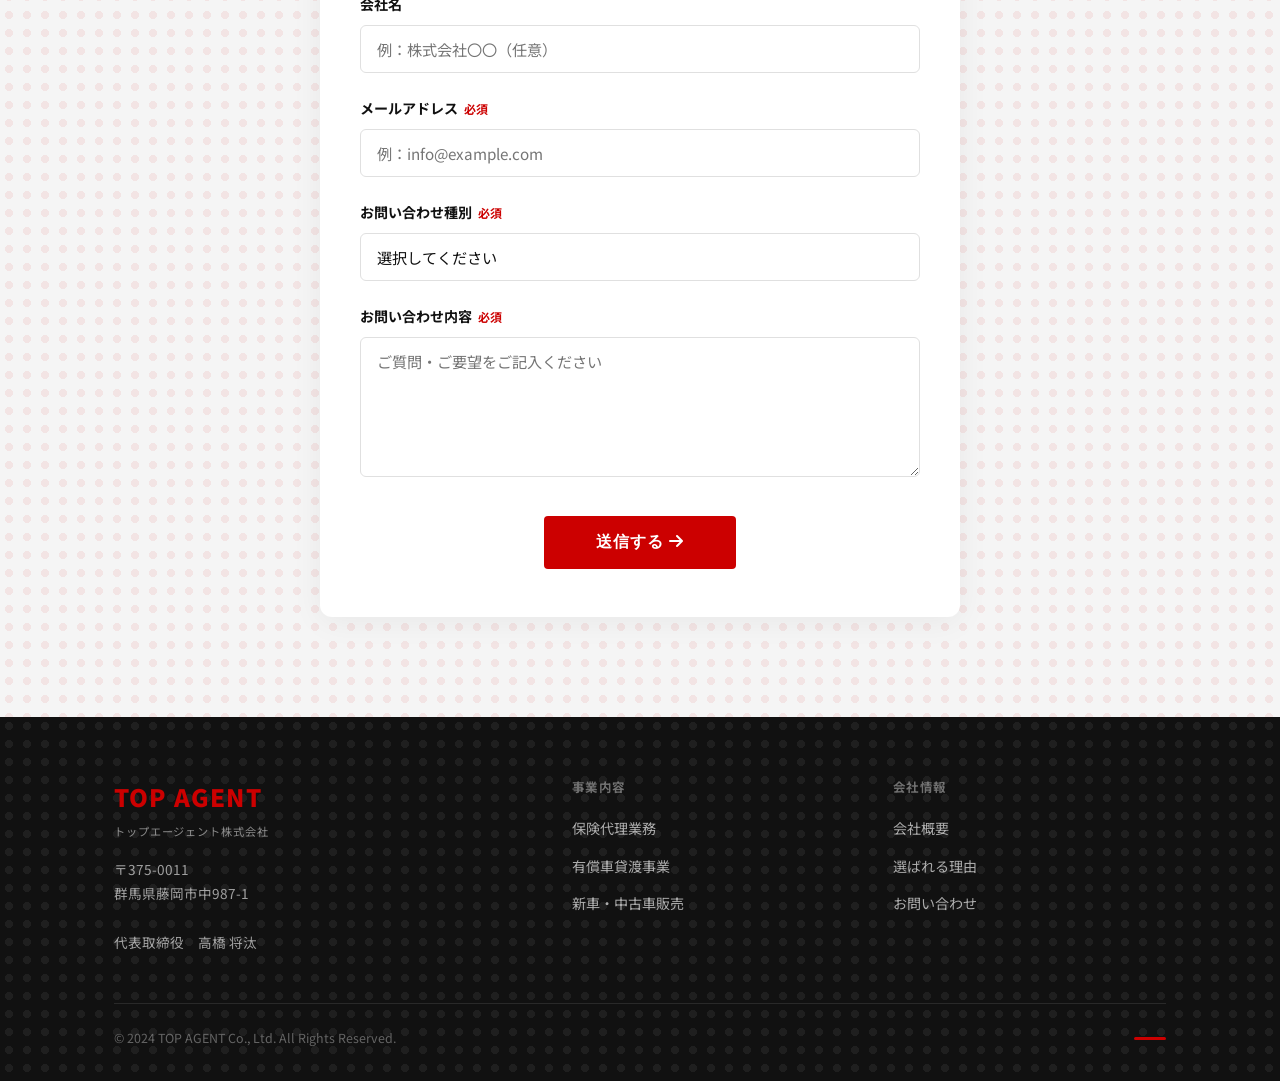
==== commit 658ed429: "Update index.html" ====
--- a/index.html
+++ b/index.html
@@ -2,6 +2,7 @@
 <html lang="ja">
 <head>
   <meta charset="UTF-8">
+  <meta name="google-site-verification" content="GcWWWKu0Tk4_gZh_pMP0_J4uu2A2ySwI2DMZ56uTxBg" />
   <meta name="viewport" content="width=device-width, initial-scale=1.0">
   <title>トップエージェント株式会社 | 保険・レンタカー・自動車販売</title>
   <meta name="description" content="トップエージェント株式会社は群馬県藤岡市を拠点に、保険代理業務・有償車貸渡事業・新車中古車販売を展開しています。">
@@ -242,6 +243,130 @@
     </div>
   </section>
 
+  <!-- ===== 勤務地一覧 ===== -->
+<section id="locations">
+  <div class="section-inner">
+
+    <h2 class="section-title fade-up">
+      WORK <span>LOCATION</span>
+    </h2>
+
+    <p class="section-sub fade-up">
+      全国主要エリアで募集中
+    </p>
+
+    <div class="location-grid">
+
+      <div class="location-card fade-up">
+        <strong>東京都渋谷区</strong>
+        <span>渋谷2丁目24-12</span>
+      </div>
+
+      <div class="location-card fade-up">
+        <strong>東京都新宿区</strong>
+        <span>西新宿1丁目26-2</span>
+      </div>
+
+      <div class="location-card fade-up">
+        <strong>東京都千代田区</strong>
+        <span>丸の内1丁目6-5</span>
+      </div>
+
+      <div class="location-card fade-up">
+        <strong>東京都豊島区</strong>
+        <span>西池袋1丁目12-1</span>
+      </div>
+
+      <div class="location-card fade-up">
+        <strong>東京都港区</strong>
+        <span>港南2丁目16-4</span>
+      </div>
+
+      <div class="location-card fade-up">
+        <strong>埼玉県さいたま市大宮区</strong>
+        <span>大門町2丁目118</span>
+      </div>
+
+      <div class="location-card fade-up">
+        <strong>埼玉県川口市</strong>
+        <span>栄町3丁目5-2</span>
+      </div>
+
+      <div class="location-card fade-up">
+        <strong>千葉県千葉市中央区</strong>
+        <span>新町3-10</span>
+      </div>
+
+      <div class="location-card fade-up">
+        <strong>千葉県船橋市</strong>
+        <span>本町2丁目7-14</span>
+      </div>
+
+      <div class="location-card fade-up">
+        <strong>神奈川県横浜市西区</strong>
+        <span>高島2丁目19-12</span>
+      </div>
+
+      <div class="location-card fade-up">
+        <strong>神奈川県川崎市川崎区</strong>
+        <span>駅前本町26-1</span>
+      </div>
+
+      <div class="location-card fade-up">
+        <strong>神奈川県川崎市幸区</strong>
+        <span>中幸町3-3</span>
+      </div>
+
+      <div class="location-card fade-up">
+        <strong>大阪府大阪市北区</strong>
+        <span>梅田2丁目4-9</span>
+      </div>
+
+      <div class="location-card fade-up">
+        <strong>大阪府大阪市淀川区</strong>
+        <span>西中島6丁目1-1</span>
+      </div>
+
+      <div class="location-card fade-up">
+        <strong>大阪府堺市堺区</strong>
+        <span>栄橋町2-6</span>
+      </div>
+
+      <div class="location-card fade-up">
+        <strong>大阪府吹田市</strong>
+        <span>片山町1丁目9-5</span>
+      </div>
+
+      <div class="location-card fade-up">
+        <strong>兵庫県神戸市中央区</strong>
+        <span>相生町6丁目1-13</span>
+      </div>
+
+      <div class="location-card fade-up">
+        <strong>広島県広島市南区</strong>
+        <span>松原町4-3</span>
+      </div>
+
+      <div class="location-card fade-up">
+        <strong>京都府京都市下京区</strong>
+        <span>東塩小路町590-3</span>
+      </div>
+
+      <div class="location-card fade-up">
+        <strong>滋賀県大津市</strong>
+        <span>御幸町15-1</span>
+      </div>
+
+      <div class="location-card fade-up">
+        <strong>愛知県名古屋市中村区</strong>
+        <span>名駅3丁目14-8</span>
+      </div>
+
+    </div>
+
+  </div>
+</section>
+  
   <!-- ===== CTAバナー ===== -->
   <section id="cta-banner">
     <div class="section-inner">
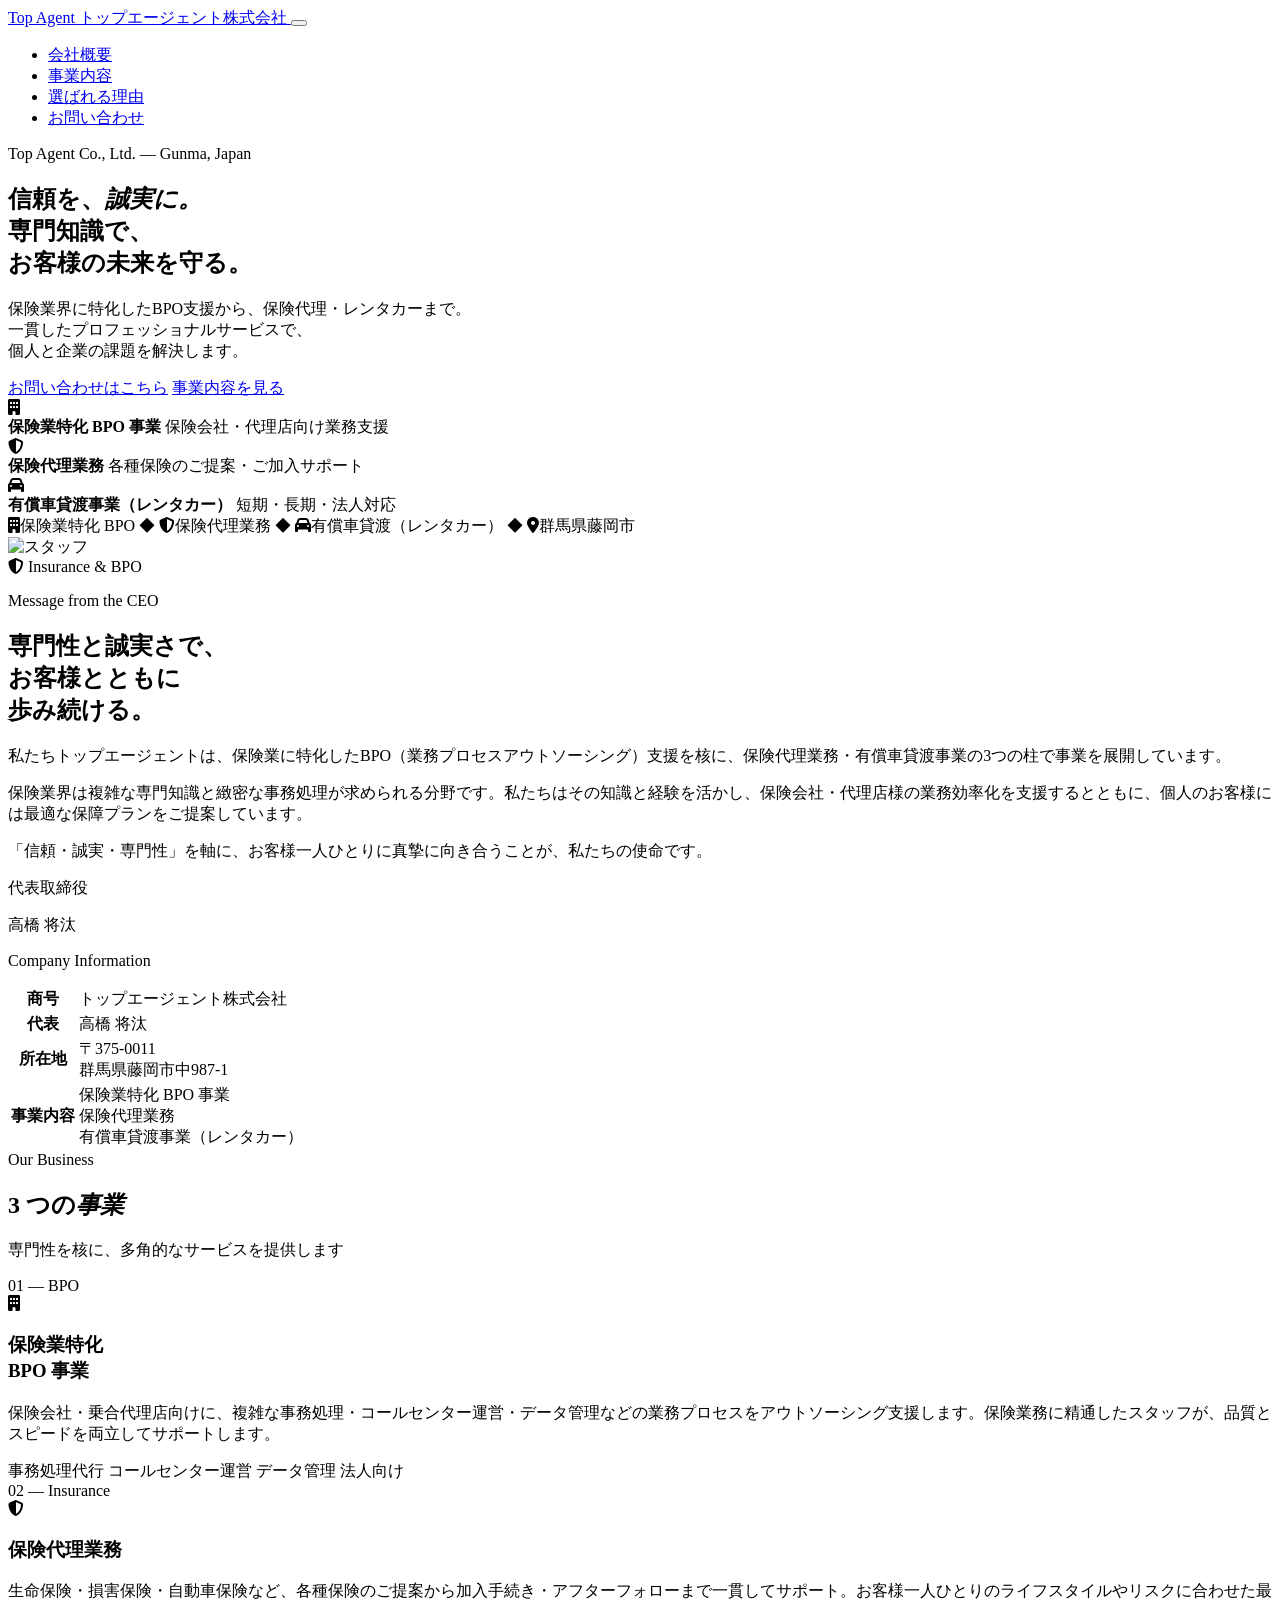
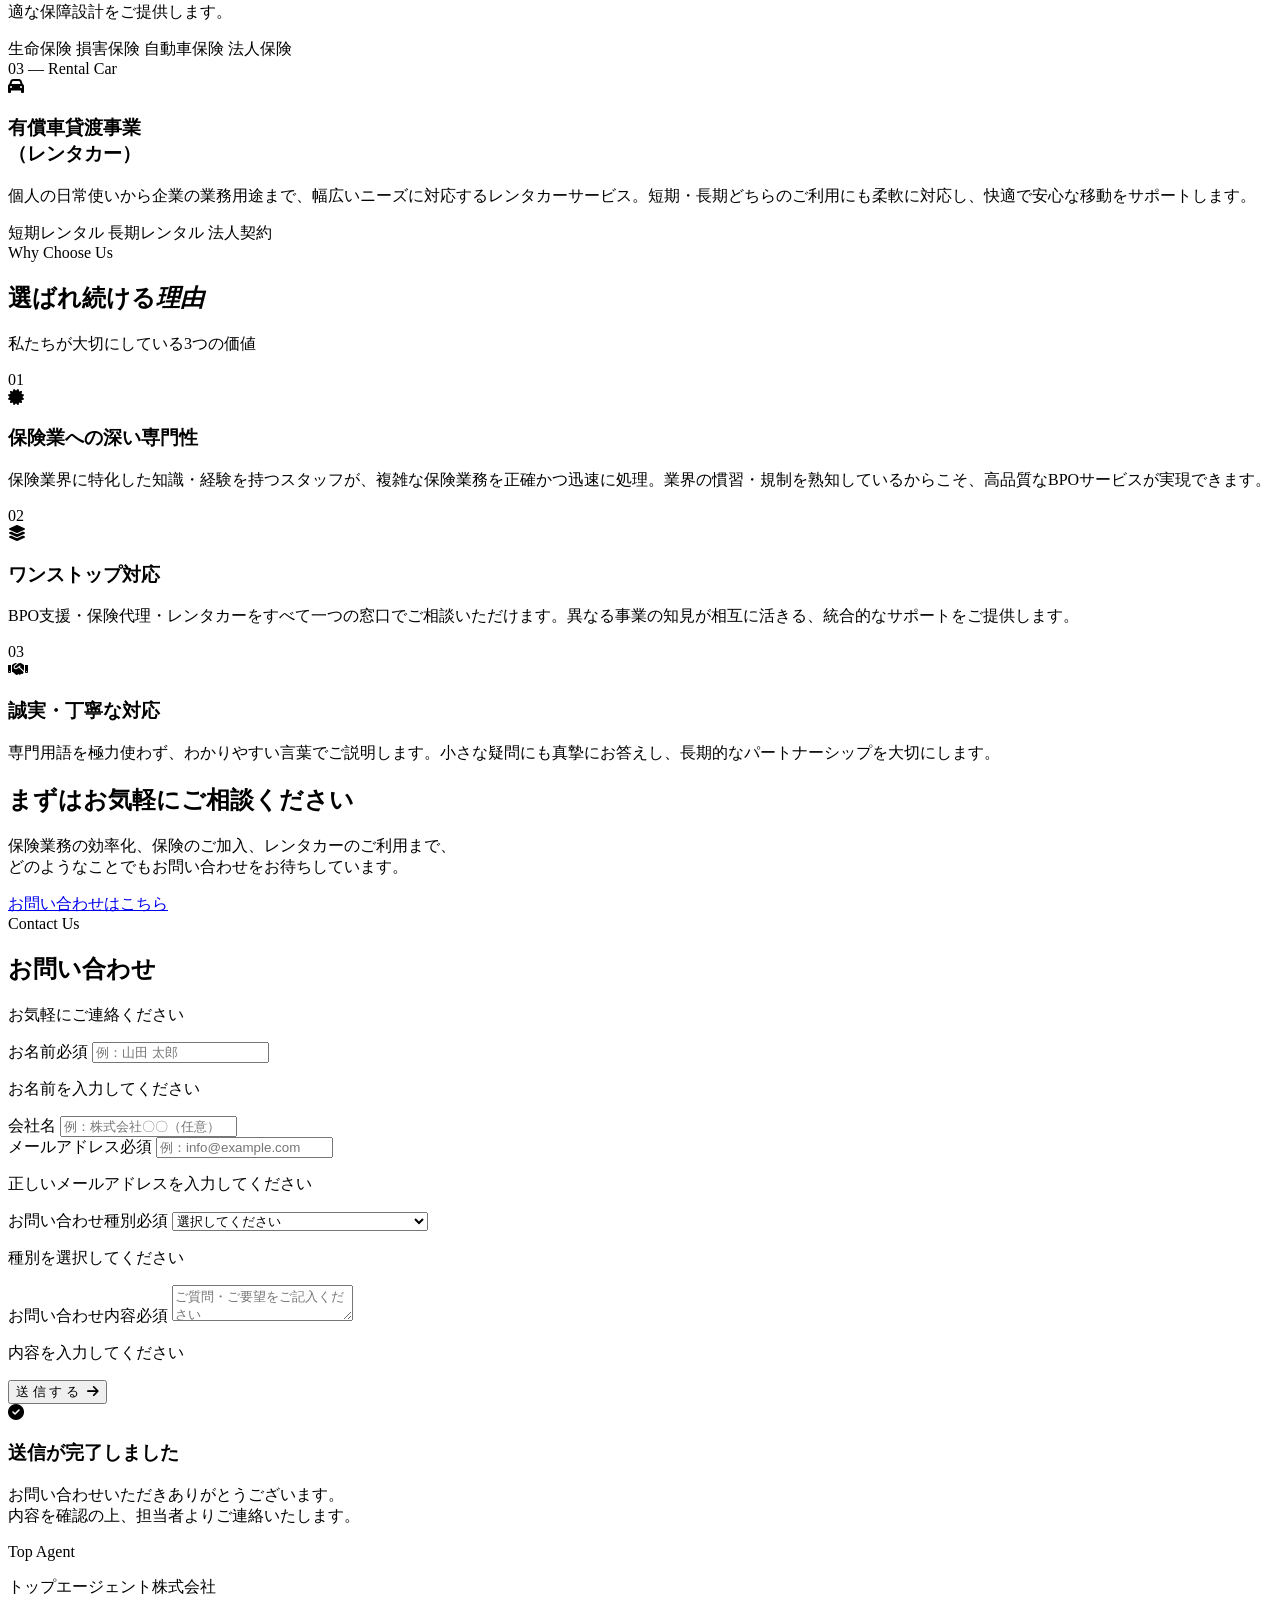
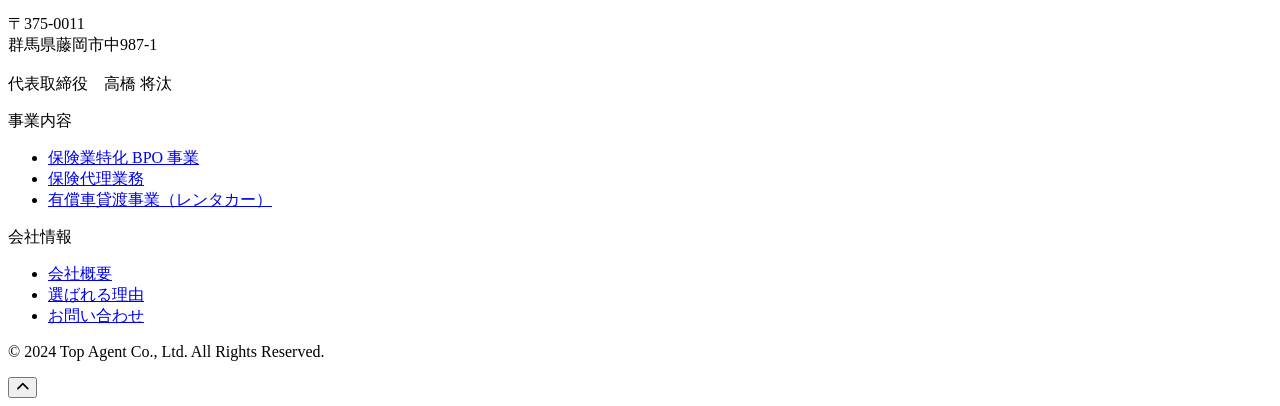
==== commit 28d43171: "Add files via upload" ====
--- a/index.html
+++ b/index.html
@@ -2,12 +2,13 @@
 <html lang="ja">
 <head>
   <meta charset="UTF-8">
-  <meta name="google-site-verification" content="GcWWWKu0Tk4_gZh_pMP0_J4uu2A2ySwI2DMZ56uTxBg" />
   <meta name="viewport" content="width=device-width, initial-scale=1.0">
-  <title>トップエージェント株式会社 | 保険・レンタカー・自動車販売</title>
-  <meta name="description" content="トップエージェント株式会社は群馬県藤岡市を拠点に、保険代理業務・有償車貸渡事業・新車中古車販売を展開しています。">
+  <title>トップエージェント株式会社 | 保険業特化BPO・保険代理・レンタカー</title>
+  <meta name="description" content="トップエージェント株式会社は群馬県藤岡市を拠点に、保険業特化BPO事業・保険代理業務・有償車貸渡事業（レンタカー）を展開しています。">
   <link rel="stylesheet" href="css/style.css">
-  <link href="https://fonts.googleapis.com/css2?family=Noto+Sans+JP:wght@300;400;500;600;700;900&display=swap" rel="stylesheet">
+  <link rel="preconnect" href="https://fonts.googleapis.com">
+  <link rel="preconnect" href="https://fonts.gstatic.com" crossorigin>
+  <link href="https://fonts.googleapis.com/css2?family=Cormorant+Garamond:ital,wght@0,300;0,400;1,300;1,400&family=Noto+Serif+JP:wght@300;400;500&display=swap" rel="stylesheet">
   <link rel="stylesheet" href="https://cdn.jsdelivr.net/npm/@fortawesome/fontawesome-free@6.4.0/css/all.min.css">
 </head>
 <body>
@@ -16,7 +17,7 @@
   <header class="site-header" id="site-header">
     <div class="header-inner">
       <a href="#" class="logo">
-        <span class="logo-main">TOP AGENT</span>
+        <span class="logo-main">Top Agent</span>
         <span class="logo-sub">トップエージェント株式会社</span>
       </a>
       <button class="hamburger" id="hamburger" aria-label="メニューを開く">
@@ -33,116 +34,129 @@
     </div>
   </header>
 
-  <!-- ===== ヒーロー（白背景・黒文字） ===== -->
+  <!-- ===== ヒーロー ===== -->
   <section id="hero">
+    <!-- 背景写真：スーツ男性 -->
+    <div class="hero-bg" style="background-image:url('https://www.genspark.ai/api/files/s/X1THJAlz');"></div>
+    <div class="hero-bg-overlay"></div>
+
     <div class="hero-inner">
-      <p class="hero-label">TOP AGENT Co., Ltd.</p>
-      <h1 class="hero-title">
-        あなたの毎日を、
-        <em>もっと安心に。</em>
-        もっと自由に。
-      </h1>
-      <p class="hero-desc">
-        保険、クルマ、移動のすべてをワンストップで。<br>
-        トップエージェントは、群馬を拠点に全国へ、<br>
-        お客様の生活と事業を支えるパートナーです。
-      </p>
-      <div class="hero-btns">
-        <a href="#contact" class="btn-primary">お問い合わせはこちら</a>
-        <a href="#business" class="btn-outline">事業内容を見る</a>
-      </div>
-    </div>
-
-    <!-- 右側デコレーション -->
-    <div class="hero-deco" aria-hidden="true">
-      <div class="hero-deco-card">
-        <i class="fas fa-shield-alt"></i>
-        <span>保険代理</span>
-      </div>
-      <div class="hero-deco-card">
-        <i class="fas fa-car"></i>
-        <span>レンタカー</span>
-      </div>
-      <div class="hero-deco-card">
-        <i class="fas fa-car-side"></i>
-        <span>新車販売</span>
-      </div>
-      <div class="hero-deco-card">
-        <i class="fas fa-search"></i>
-        <span>中古車</span>
-      </div>
-    </div>
-  </section>
-
-  <!-- ===== 3事業バナー ===== -->
-  <div id="business-banner">
-    <div class="business-banner-grid">
-      <div class="banner-item">
-        <i class="fas fa-shield-alt"></i>
-        <div class="banner-item-text">
-          <strong>保険代理業務</strong>
-          <span>各種保険の代理・ご相談</span>
-        </div>
-      </div>
-      <div class="banner-item">
-        <i class="fas fa-key"></i>
-        <div class="banner-item-text">
-          <strong>有償車貸渡事業</strong>
-          <span>レンタカー・カーシェアリング</span>
-        </div>
-      </div>
-      <div class="banner-item">
-        <i class="fas fa-car"></i>
-        <div class="banner-item-text">
-          <strong>新車・中古車販売</strong>
-          <span>豊富な在庫・ご購入サポート</span>
-        </div>
-      </div>
+      <div class="hero-content fade-up">
+        <div class="hero-kicker">
+          <span class="hero-kicker-line"></span>
+          <span class="hero-kicker-text">Top Agent Co., Ltd. — Gunma, Japan</span>
+        </div>
+        <h1 class="hero-title">
+          信頼を、<em>誠実に。</em><br>
+          専門知識で、<br>
+          お客様の未来を守る。
+        </h1>
+        <p class="hero-desc">
+          保険業界に特化したBPO支援から、保険代理・レンタカーまで。<br>
+          一貫したプロフェッショナルサービスで、<br>
+          個人と企業の課題を解決します。
+        </p>
+        <div class="hero-btns">
+          <a href="#contact" class="btn-primary">お問い合わせはこちら</a>
+          <a href="#business" class="btn-outline">事業内容を見る</a>
+        </div>
+      </div>
+
+      <!-- 右側パネル -->
+      <div class="hero-panel fade-up" style="transition-delay:0.2s;">
+        <div class="hero-panel-item">
+          <div class="hero-panel-icon"><i class="fas fa-building"></i></div>
+          <div class="hero-panel-text">
+            <strong>保険業特化 BPO 事業</strong>
+            <span>保険会社・代理店向け業務支援</span>
+          </div>
+        </div>
+        <div class="hero-panel-divider"></div>
+        <div class="hero-panel-item">
+          <div class="hero-panel-icon"><i class="fas fa-shield-alt"></i></div>
+          <div class="hero-panel-text">
+            <strong>保険代理業務</strong>
+            <span>各種保険のご提案・ご加入サポート</span>
+          </div>
+        </div>
+        <div class="hero-panel-divider"></div>
+        <div class="hero-panel-item">
+          <div class="hero-panel-icon"><i class="fas fa-car"></i></div>
+          <div class="hero-panel-text">
+            <strong>有償車貸渡事業（レンタカー）</strong>
+            <span>短期・長期・法人対応</span>
+          </div>
+        </div>
+      </div>
+    </div>
+  </section>
+
+  <!-- ===== ゴールドバー ===== -->
+  <div id="gold-bar">
+    <div class="gold-bar-inner">
+      <span class="gold-bar-item"><i class="fas fa-building"></i>保険業特化 BPO</span>
+      <span class="gold-bar-sep">◆</span>
+      <span class="gold-bar-item"><i class="fas fa-shield-alt"></i>保険代理業務</span>
+      <span class="gold-bar-sep">◆</span>
+      <span class="gold-bar-item"><i class="fas fa-car"></i>有償車貸渡（レンタカー）</span>
+      <span class="gold-bar-sep">◆</span>
+      <span class="gold-bar-item"><i class="fas fa-map-marker-alt"></i>群馬県藤岡市</span>
     </div>
   </div>
 
-  <!-- ===== ABOUT US ===== -->
+  <!-- ===== ABOUT ===== -->
   <section id="about">
     <div class="section-inner">
       <div class="about-grid">
-        <!-- 代表メッセージ -->
-        <div class="about-message fade-up">
-          <p class="about-message-label">MESSAGE</p>
-          <h2 class="about-message-title">
-            信頼と誠実さで、<br>
-            お客様の暮らしと<br>
-            事業を支え続ける。
+
+        <!-- 左：写真＋代表メッセージ -->
+        <div class="fade-up">
+          <!-- 笑顔女性スタッフ写真 -->
+          <div class="about-photo-wrap">
+            <img src="https://www.genspark.ai/api/files/s/xdrYDNVU"
+                 alt="スタッフ" loading="lazy" class="about-photo">
+            <div class="about-photo-badge">
+              <i class="fas fa-shield-alt"></i>
+              <span>Insurance & BPO</span>
+            </div>
+          </div>
+          <p class="about-label-text-sm">Message from the CEO</p>
+          <h2 class="about-title">
+            専門性と誠実さで、<br>
+            お客様とともに<br>
+            歩み続ける。
           </h2>
-          <div class="about-message-body">
+          <div class="about-body">
             <p>
-              私たちトップエージェントは、保険・レンタカー・自動車販売の3つの事業を通じて、地域のお客様から企業まで、幅広いニーズにお応えしてきました。
+              私たちトップエージェントは、保険業に特化したBPO（業務プロセスアウトソーシング）支援を核に、保険代理業務・有償車貸渡事業の3つの柱で事業を展開しています。
             </p>
-            <br>
             <p>
-              「何かあったとき、まず相談できる場所」でありたい。そんな思いを大切に、一人ひとりのお客様に寄り添ったサービスを提供しています。
+              保険業界は複雑な専門知識と緻密な事務処理が求められる分野です。私たちはその知識と経験を活かし、保険会社・代理店様の業務効率化を支援するとともに、個人のお客様には最適な保障プランをご提案しています。
             </p>
-            <br>
             <p>
-              これからも、安心・丁寧・スピーディをモットーに、皆様の日常を全力でサポートしてまいります。
+              「信頼・誠実・専門性」を軸に、お客様一人ひとりに真摯に向き合うことが、私たちの使命です。
             </p>
           </div>
-          <div class="about-message-sig">
-            <span>代表取締役</span>
-            高橋 将汰
+          <div class="about-sig">
+            <div class="about-sig-line"></div>
+            <div>
+              <p class="about-sig-role">代表取締役</p>
+              <p class="about-sig-name">高橋 将汰</p>
+            </div>
           </div>
         </div>
 
         <!-- 会社概要テーブル -->
-        <div class="fade-up" style="transition-delay:0.15s;">
-          <h2 class="section-title" style="text-align:left; margin-bottom:24px; font-size:1.3rem;">COMPANY <span>INFO</span></h2>
+        <div class="fade-up" style="transition-delay:0.18s;">
+          <p class="info-title">Company Information</p>
           <table class="company-table">
             <tbody>
               <tr>
-                <th>会社名</th>
+                <th>商号</th>
                 <td>トップエージェント株式会社</td>
               </tr>
               <tr>
-                <th>代表取締役</th>
+                <th>代表</th>
                 <td>高橋 将汰</td>
               </tr>
               <tr>
@@ -152,14 +166,15 @@
               <tr>
                 <th>事業内容</th>
                 <td>
+                  保険業特化 BPO 事業<br>
                   保険代理業務<br>
-                  有償車貸渡事業<br>
-                  新車・中古車販売
+                  有償車貸渡事業（レンタカー）
                 </td>
               </tr>
             </tbody>
           </table>
         </div>
+
       </div>
     </div>
   </section>
@@ -167,15 +182,39 @@
   <!-- ===== 事業内容 ===== -->
   <section id="business">
     <div class="section-inner">
-      <h2 class="section-title fade-up">OUR <span>BUSINESS</span></h2>
-      <p class="section-sub fade-up">私たちの3つの事業</p>
+      <div class="section-label fade-up">
+        <div class="section-label-line"></div>
+        <span class="section-label-text">Our Business</span>
+        <div class="section-label-line"></div>
+      </div>
+      <h2 class="section-title fade-up">3 つの<em>事業</em></h2>
+      <p class="section-sub fade-up">専門性を核に、多角的なサービスを提供します</p>
+
       <div class="business-grid">
-        <!-- 保険 -->
+
+        <!-- BPO -->
         <div class="business-card fade-up">
-          <div class="biz-icon"><i class="fas fa-shield-alt"></i></div>
+          <span class="biz-num">01 — BPO</span>
+          <div class="biz-icon-wrap"><i class="fas fa-building"></i></div>
+          <h3>保険業特化<br>BPO 事業</h3>
+          <p>
+            保険会社・乗合代理店向けに、複雑な事務処理・コールセンター運営・データ管理などの業務プロセスをアウトソーシング支援します。保険業務に精通したスタッフが、品質とスピードを両立してサポートします。
+          </p>
+          <div class="biz-tags">
+            <span class="biz-tag">事務処理代行</span>
+            <span class="biz-tag">コールセンター運営</span>
+            <span class="biz-tag">データ管理</span>
+            <span class="biz-tag">法人向け</span>
+          </div>
+        </div>
+
+        <!-- 保険代理 -->
+        <div class="business-card fade-up" style="transition-delay:0.12s;">
+          <span class="biz-num">02 — Insurance</span>
+          <div class="biz-icon-wrap"><i class="fas fa-shield-alt"></i></div>
           <h3>保険代理業務</h3>
           <p>
-            生命保険・損害保険・自動車保険など、各種保険のご提案から加入手続き・アフターフォローまで一貫してサポート。保険のプロが、あなたに最適な保障設計をご提案します。
+            生命保険・損害保険・自動車保険など、各種保険のご提案から加入手続き・アフターフォローまで一貫してサポート。お客様一人ひとりのライフスタイルやリスクに合わせた最適な保障設計をご提供します。
           </p>
           <div class="biz-tags">
             <span class="biz-tag">生命保険</span>
@@ -184,12 +223,14 @@
             <span class="biz-tag">法人保険</span>
           </div>
         </div>
+
         <!-- レンタカー -->
-        <div class="business-card fade-up" style="transition-delay:0.12s;">
-          <div class="biz-icon"><i class="fas fa-key"></i></div>
-          <h3>有償車貸渡事業</h3>
+        <div class="business-card fade-up" style="transition-delay:0.24s;">
+          <span class="biz-num">03 — Rental Car</span>
+          <div class="biz-icon-wrap"><i class="fas fa-car"></i></div>
+          <h3>有償車貸渡事業<br>（レンタカー）</h3>
           <p>
-            個人の日常使いから企業の業務用途まで、幅広いニーズに対応するレンタカーサービス。短期・長期どちらのご利用にも柔軟に対応し、快適な移動をサポートします。
+            個人の日常使いから企業の業務用途まで、幅広いニーズに対応するレンタカーサービス。短期・長期どちらのご利用にも柔軟に対応し、快適で安心な移動をサポートします。
           </p>
           <div class="biz-tags">
             <span class="biz-tag">短期レンタル</span>
@@ -197,20 +238,7 @@
             <span class="biz-tag">法人契約</span>
           </div>
         </div>
-        <!-- 自動車販売 -->
-        <div class="business-card fade-up" style="transition-delay:0.24s;">
-          <div class="biz-icon"><i class="fas fa-car"></i></div>
-          <h3>新車・中古車販売</h3>
-          <p>
-            新車から厳選中古車まで、豊富なラインナップをご用意。ローンや下取りのご相談も承り、購入から納車・アフターサービスまでトータルにサポートします。
-          </p>
-          <div class="biz-tags">
-            <span class="biz-tag">新車販売</span>
-            <span class="biz-tag">中古車販売</span>
-            <span class="biz-tag">査定・下取り</span>
-            <span class="biz-tag">ローン対応</span>
-          </div>
-        </div>
+
       </div>
     </div>
   </section>
@@ -218,161 +246,48 @@
   <!-- ===== 選ばれる理由 ===== -->
   <section id="reason">
     <div class="section-inner">
-      <h2 class="section-title fade-up">WHY <span>CHOOSE US</span></h2>
-      <p class="section-sub fade-up">選ばれ続ける3つの理由</p>
+      <div class="section-label fade-up">
+        <div class="section-label-line" style="background:var(--gold);"></div>
+        <span class="section-label-text">Why Choose Us</span>
+        <div class="section-label-line" style="background:var(--gold);"></div>
+      </div>
+      <h2 class="section-title fade-up">選ばれ続ける<em>理由</em></h2>
+      <p class="section-sub fade-up">私たちが大切にしている3つの価値</p>
       <div class="reason-grid">
         <div class="reason-card fade-up">
           <div class="reason-num">01</div>
+          <i class="fas fa-certificate"></i>
+          <h3>保険業への深い専門性</h3>
+          <p>保険業界に特化した知識・経験を持つスタッフが、複雑な保険業務を正確かつ迅速に処理。業界の慣習・規制を熟知しているからこそ、高品質なBPOサービスが実現できます。</p>
+        </div>
+        <div class="reason-card fade-up" style="transition-delay:0.12s;">
+          <div class="reason-num">02</div>
           <i class="fas fa-layer-group"></i>
           <h3>ワンストップ対応</h3>
-          <p>保険・レンタカー・自動車販売をすべてひとつの窓口でご相談いただけます。複数の業者をたらい回しにされる心配がありません。</p>
-        </div>
-        <div class="reason-card fade-up" style="transition-delay:0.12s;">
-          <div class="reason-num">02</div>
-          <i class="fas fa-handshake"></i>
-          <h3>丁寧な説明と対応</h3>
-          <p>専門用語を極力使わず、わかりやすい言葉でご説明します。初めての方も安心して、なんでもご相談ください。</p>
+          <p>BPO支援・保険代理・レンタカーをすべて一つの窓口でご相談いただけます。異なる事業の知見が相互に活きる、統合的なサポートをご提供します。</p>
         </div>
         <div class="reason-card fade-up" style="transition-delay:0.24s;">
           <div class="reason-num">03</div>
-          <i class="fas fa-map-marker-alt"></i>
-          <h3>地域密着のサポート</h3>
-          <p>群馬県藤岡市を拠点に、地域に根ざしたきめ細やかなサービスを提供。地元を知り尽くしたスタッフが対応します。</p>
-        </div>
-      </div>
-    </div>
-  </section>
-
-  <!-- ===== 勤務地一覧 ===== -->
-<section id="locations">
-  <div class="section-inner">
-
-    <h2 class="section-title fade-up">
-      WORK <span>LOCATION</span>
-    </h2>
-
-    <p class="section-sub fade-up">
-      全国主要エリアで募集中
-    </p>
-
-    <div class="location-grid">
-
-      <div class="location-card fade-up">
-        <strong>東京都渋谷区</strong>
-        <span>渋谷2丁目24-12</span>
-      </div>
-
-      <div class="location-card fade-up">
-        <strong>東京都新宿区</strong>
-        <span>西新宿1丁目26-2</span>
-      </div>
-
-      <div class="location-card fade-up">
-        <strong>東京都千代田区</strong>
-        <span>丸の内1丁目6-5</span>
-      </div>
-
-      <div class="location-card fade-up">
-        <strong>東京都豊島区</strong>
-        <span>西池袋1丁目12-1</span>
-      </div>
-
-      <div class="location-card fade-up">
-        <strong>東京都港区</strong>
-        <span>港南2丁目16-4</span>
-      </div>
-
-      <div class="location-card fade-up">
-        <strong>埼玉県さいたま市大宮区</strong>
-        <span>大門町2丁目118</span>
-      </div>
-
-      <div class="location-card fade-up">
-        <strong>埼玉県川口市</strong>
-        <span>栄町3丁目5-2</span>
-      </div>
-
-      <div class="location-card fade-up">
-        <strong>千葉県千葉市中央区</strong>
-        <span>新町3-10</span>
-      </div>
-
-      <div class="location-card fade-up">
-        <strong>千葉県船橋市</strong>
-        <span>本町2丁目7-14</span>
-      </div>
-
-      <div class="location-card fade-up">
-        <strong>神奈川県横浜市西区</strong>
-        <span>高島2丁目19-12</span>
-      </div>
-
-      <div class="location-card fade-up">
-        <strong>神奈川県川崎市川崎区</strong>
-        <span>駅前本町26-1</span>
-      </div>
-
-      <div class="location-card fade-up">
-        <strong>神奈川県川崎市幸区</strong>
-        <span>中幸町3-3</span>
-      </div>
-
-      <div class="location-card fade-up">
-        <strong>大阪府大阪市北区</strong>
-        <span>梅田2丁目4-9</span>
-      </div>
-
-      <div class="location-card fade-up">
-        <strong>大阪府大阪市淀川区</strong>
-        <span>西中島6丁目1-1</span>
-      </div>
-
-      <div class="location-card fade-up">
-        <strong>大阪府堺市堺区</strong>
-        <span>栄橋町2-6</span>
-      </div>
-
-      <div class="location-card fade-up">
-        <strong>大阪府吹田市</strong>
-        <span>片山町1丁目9-5</span>
-      </div>
-
-      <div class="location-card fade-up">
-        <strong>兵庫県神戸市中央区</strong>
-        <span>相生町6丁目1-13</span>
-      </div>
-
-      <div class="location-card fade-up">
-        <strong>広島県広島市南区</strong>
-        <span>松原町4-3</span>
-      </div>
-
-      <div class="location-card fade-up">
-        <strong>京都府京都市下京区</strong>
-        <span>東塩小路町590-3</span>
-      </div>
-
-      <div class="location-card fade-up">
-        <strong>滋賀県大津市</strong>
-        <span>御幸町15-1</span>
-      </div>
-
-      <div class="location-card fade-up">
-        <strong>愛知県名古屋市中村区</strong>
-        <span>名駅3丁目14-8</span>
-      </div>
-
-    </div>
-
-  </div>
-</section>
-  
+          <i class="fas fa-handshake"></i>
+          <h3>誠実・丁寧な対応</h3>
+          <p>専門用語を極力使わず、わかりやすい言葉でご説明します。小さな疑問にも真摯にお答えし、長期的なパートナーシップを大切にします。</p>
+        </div>
+      </div>
+    </div>
+  </section>
+
   <!-- ===== CTAバナー ===== -->
   <section id="cta-banner">
+    <!-- チーム写真を背景に -->
+    <div class="cta-bg" style="background-image:url('https://www.genspark.ai/api/files/s/NB8QeVDP');"></div>
+    <div class="cta-bg-overlay"></div>
     <div class="section-inner">
       <div class="cta-inner fade-up">
         <h2>まずはお気軽にご相談ください</h2>
-        <p>保険のこと、クルマのこと、どんなことでもお問い合わせをお待ちしています。</p>
+        <p>
+          保険業務の効率化、保険のご加入、レンタカーのご利用まで、<br>
+          どのようなことでもお問い合わせをお待ちしています。
+        </p>
         <a href="#contact" class="btn-white">お問い合わせはこちら</a>
       </div>
     </div>
@@ -381,8 +296,13 @@
   <!-- ===== お問い合わせ ===== -->
   <section id="contact">
     <div class="section-inner">
-      <h2 class="section-title fade-up">CONTACT <span>US</span></h2>
-      <p class="section-sub fade-up">お問い合わせ</p>
+      <div class="section-label fade-up">
+        <div class="section-label-line"></div>
+        <span class="section-label-text">Contact Us</span>
+        <div class="section-label-line"></div>
+      </div>
+      <h2 class="section-title fade-up">お問い合わせ</h2>
+      <p class="section-sub fade-up">お気軽にご連絡ください</p>
       <div class="contact-form-wrap fade-up">
         <form id="contact-form" novalidate>
           <div class="form-group">
@@ -403,9 +323,9 @@
             <label for="category">お問い合わせ種別<span class="req">必須</span></label>
             <select id="category" name="category">
               <option value="">選択してください</option>
+              <option value="bpo">保険業特化 BPO 事業について</option>
               <option value="insurance">保険代理業務について</option>
-              <option value="rental">有償車貸渡事業について</option>
-              <option value="car">新車・中古車販売について</option>
+              <option value="rental">有償車貸渡事業（レンタカー）について</option>
               <option value="other">その他</option>
             </select>
             <p class="form-error" id="category-err">種別を選択してください</p>
@@ -416,7 +336,7 @@
             <p class="form-error" id="message-err">内容を入力してください</p>
           </div>
           <div class="form-submit">
-            <button type="submit">送信する&nbsp;<i class="fas fa-arrow-right"></i></button>
+            <button type="submit">送 信 す る &nbsp;<i class="fas fa-arrow-right"></i></button>
           </div>
         </form>
         <div class="form-success" id="form-success">
@@ -433,7 +353,7 @@
     <div class="footer-inner">
       <div class="footer-grid">
         <div>
-          <p class="footer-logo-main">TOP AGENT</p>
+          <p class="footer-logo-main">Top Agent</p>
           <p class="footer-logo-sub">トップエージェント株式会社</p>
           <address class="footer-address" style="font-style:normal;">
             〒375-0011<br>
@@ -444,9 +364,9 @@
         <div>
           <p class="footer-nav-title">事業内容</p>
           <ul class="footer-nav-list">
+            <li><a href="#business">保険業特化 BPO 事業</a></li>
             <li><a href="#business">保険代理業務</a></li>
-            <li><a href="#business">有償車貸渡事業</a></li>
-            <li><a href="#business">新車・中古車販売</a></li>
+            <li><a href="#business">有償車貸渡事業（レンタカー）</a></li>
           </ul>
         </div>
         <div>
@@ -459,8 +379,8 @@
         </div>
       </div>
       <div class="footer-bottom">
-        <p>&copy; 2024 TOP AGENT Co., Ltd. All Rights Reserved.</p>
-        <div class="footer-red-line"></div>
+        <p>&copy; 2024 Top Agent Co., Ltd. All Rights Reserved.</p>
+        <div class="footer-gold-line"></div>
       </div>
     </div>
   </footer>
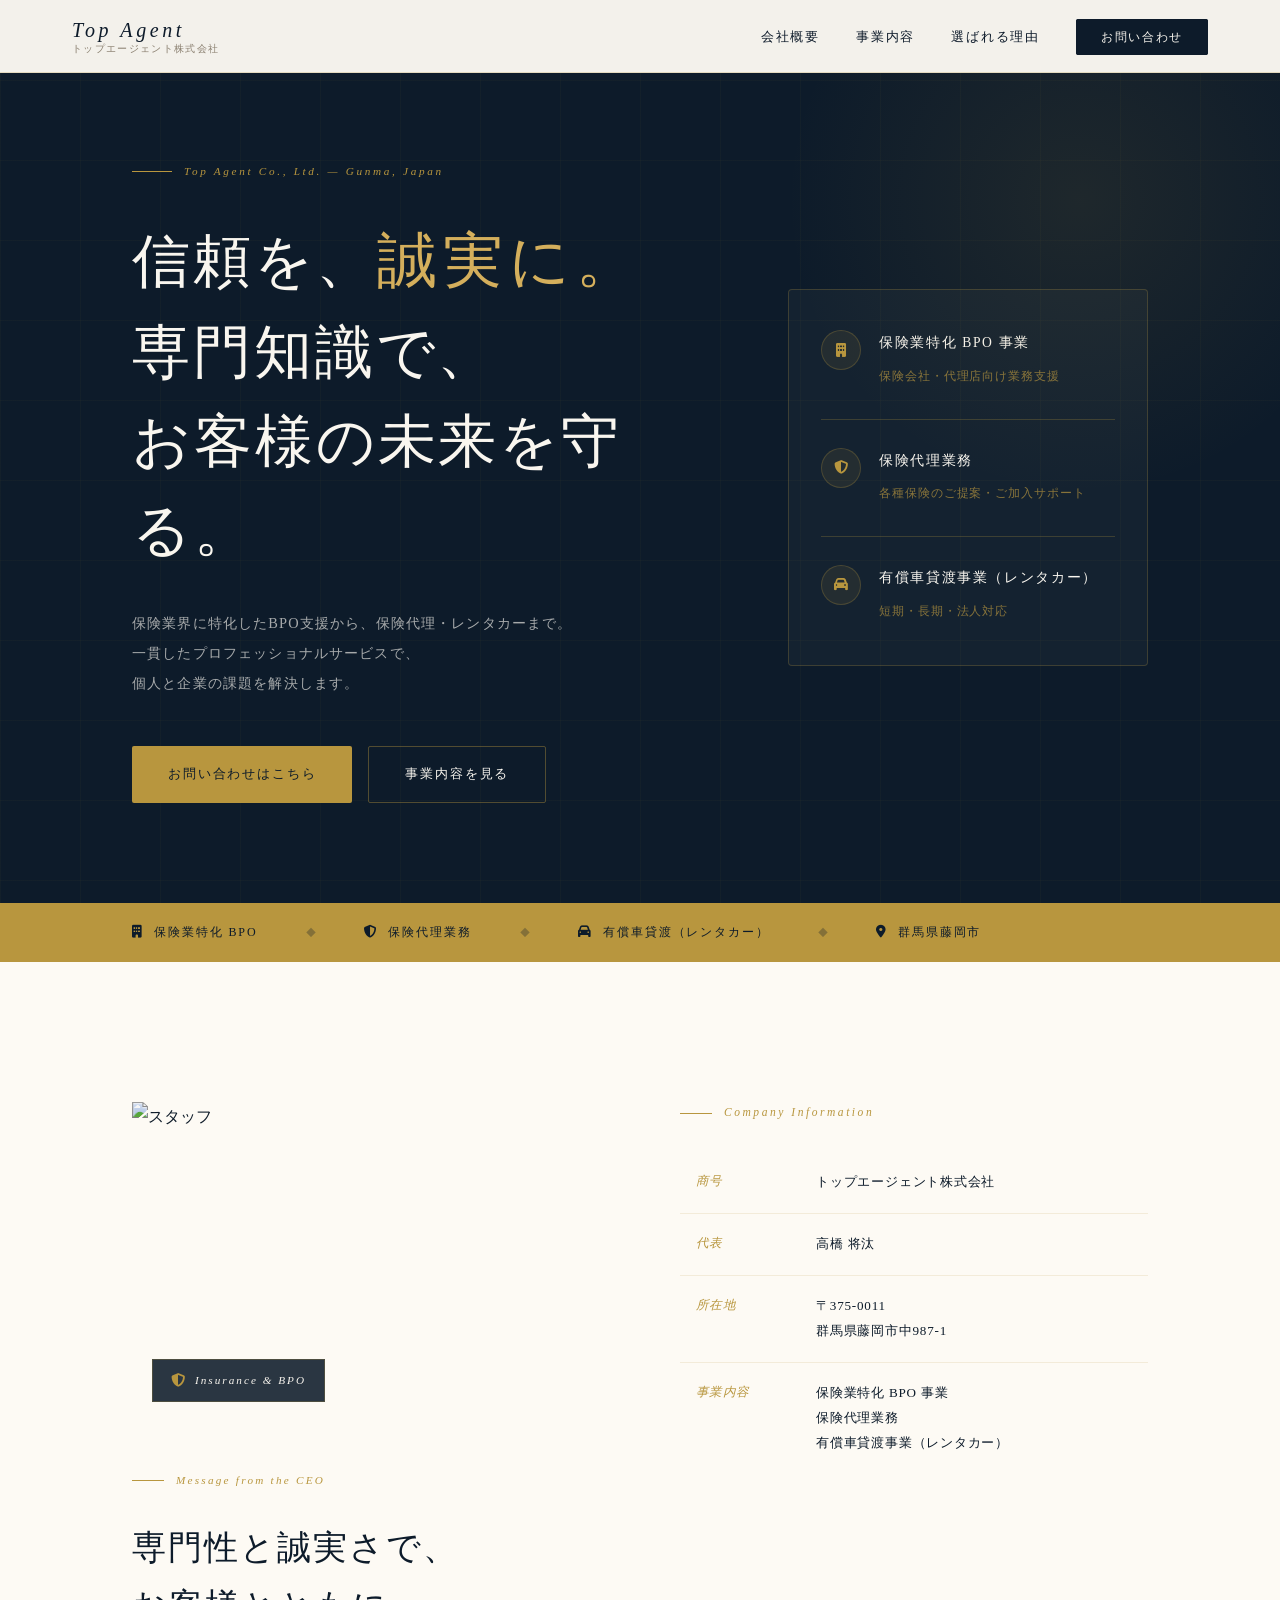
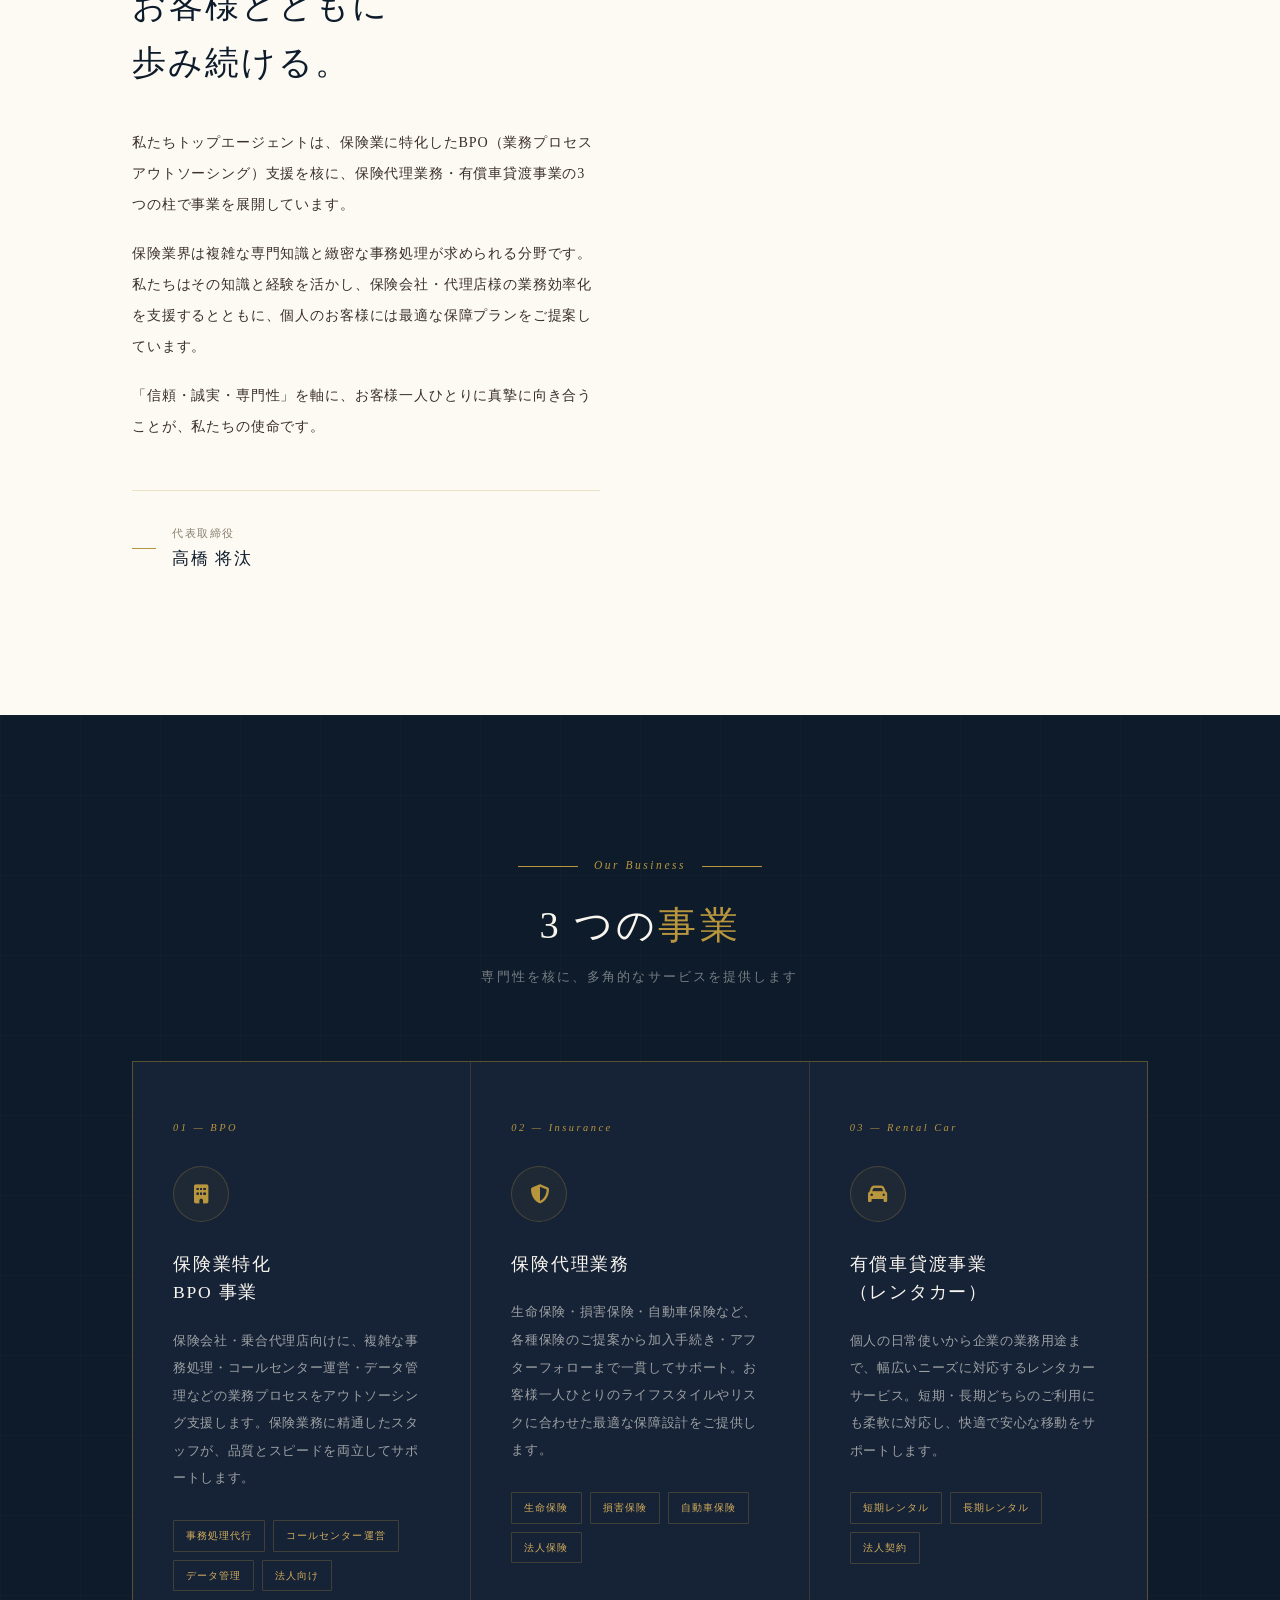
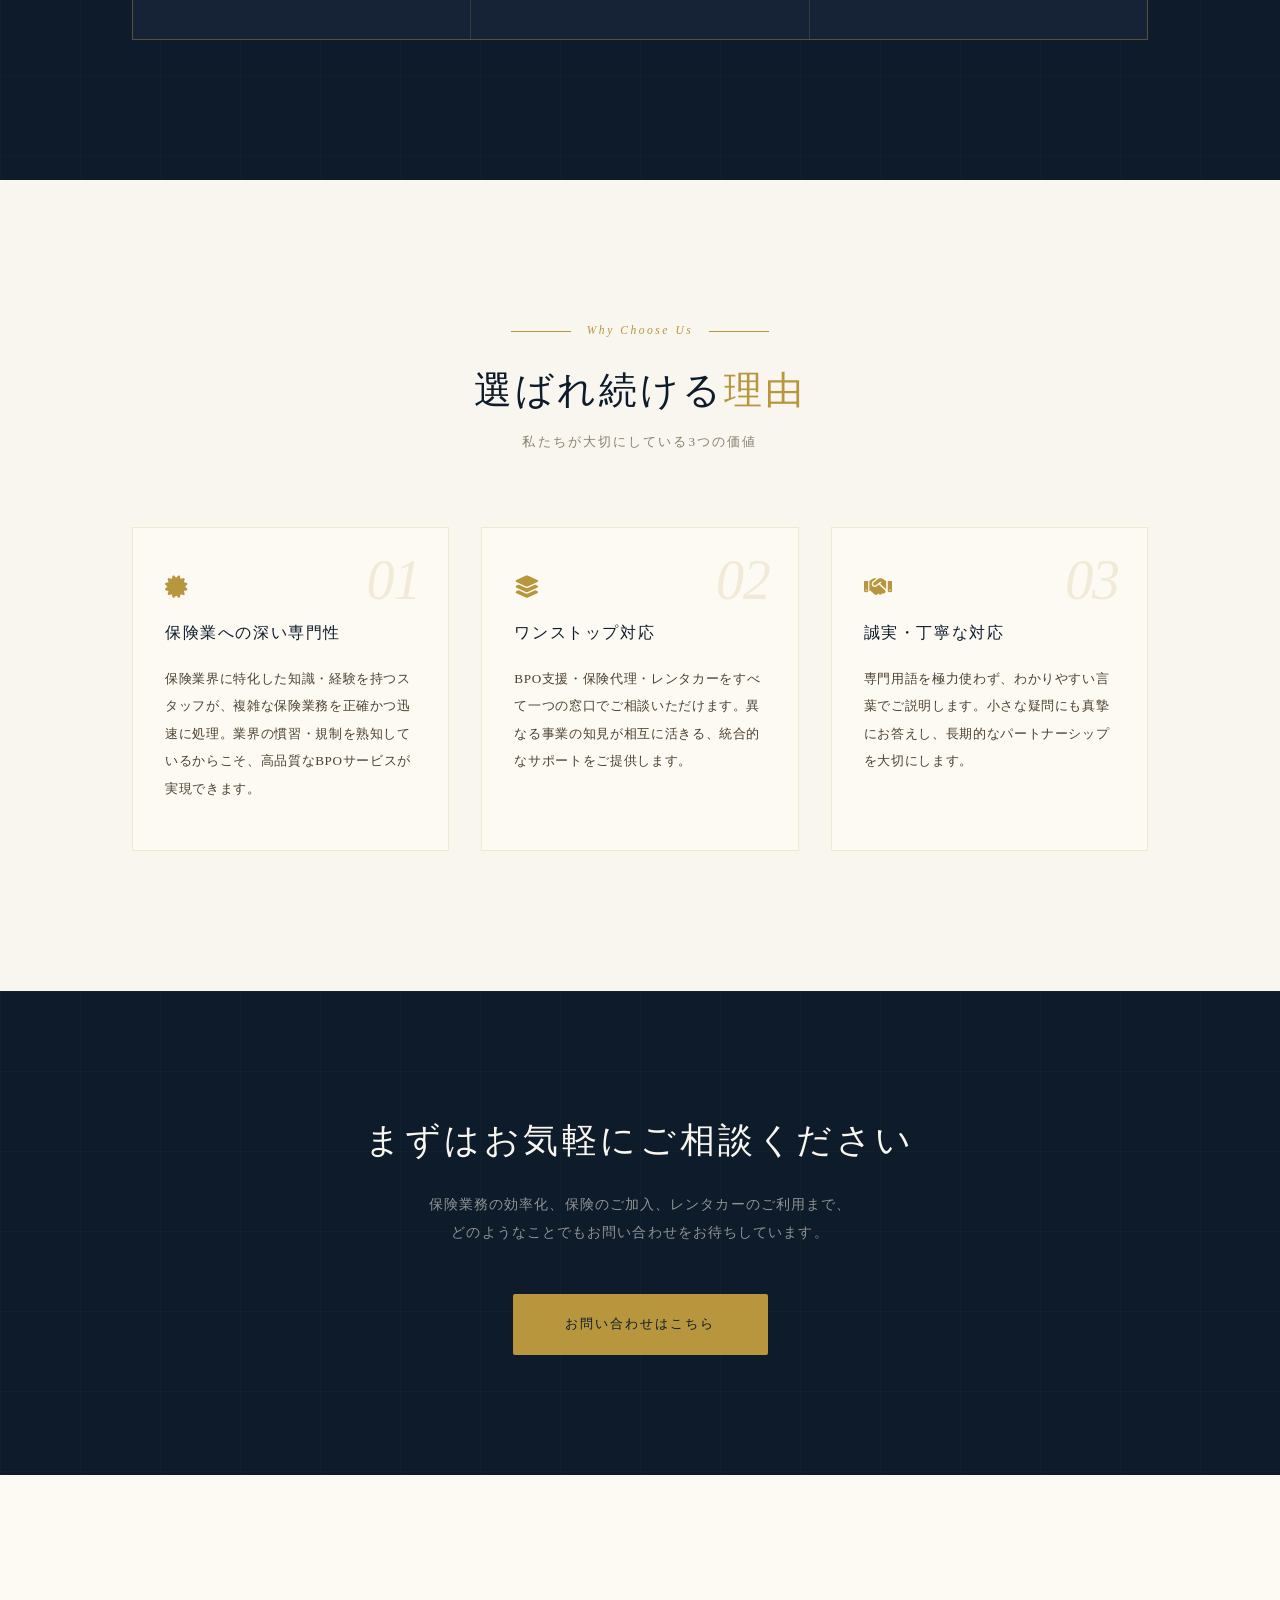
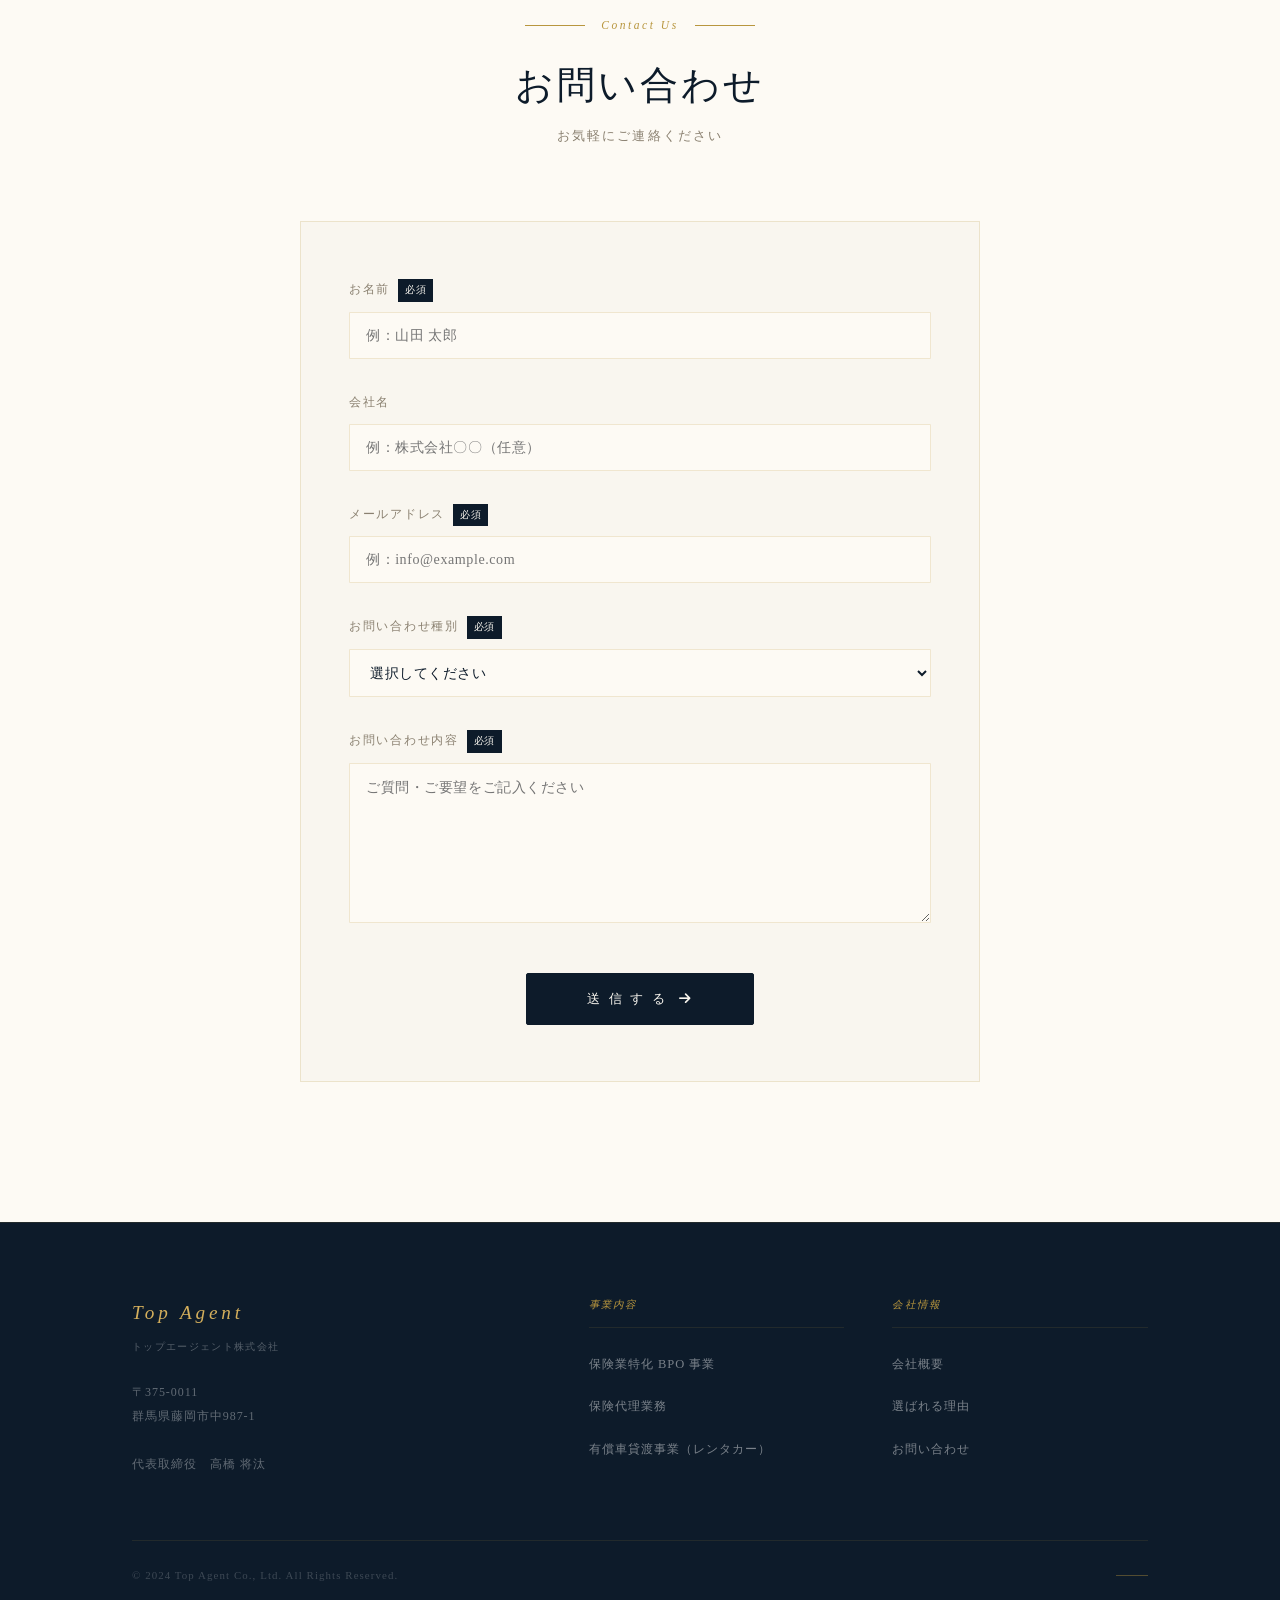
==== commit ec556920: "Update index.html" ====
--- a/index.html
+++ b/index.html
@@ -5,7 +5,7 @@
   <meta name="viewport" content="width=device-width, initial-scale=1.0">
   <title>トップエージェント株式会社 | 保険業特化BPO・保険代理・レンタカー</title>
   <meta name="description" content="トップエージェント株式会社は群馬県藤岡市を拠点に、保険業特化BPO事業・保険代理業務・有償車貸渡事業（レンタカー）を展開しています。">
-  <link rel="stylesheet" href="css/style.css">
+  <link rel="stylesheet" href="./style.css">
   <link rel="preconnect" href="https://fonts.googleapis.com">
   <link rel="preconnect" href="https://fonts.gstatic.com" crossorigin>
   <link href="https://fonts.googleapis.com/css2?family=Cormorant+Garamond:ital,wght@0,300;0,400;1,300;1,400&family=Noto+Serif+JP:wght@300;400;500&display=swap" rel="stylesheet">
@@ -390,6 +390,6 @@
     <i class="fas fa-chevron-up"></i>
   </button>
 
-  <script src="js/main.js"></script>
+ <script src="./main.js"></script>
 </body>
 </html>
--- a/style.css
+++ b/style.css
@@ -0,0 +1,731 @@
+/* ===================================================
+   トップエージェント株式会社
+   Intelligence Design — Mincho / Deep Navy & Gold
+=================================================== */
+
+/* ---- Reset ---- */
+*, *::before, *::after { box-sizing: border-box; margin: 0; padding: 0; }
+
+/* ---- カラー変数 ---- */
+:root {
+  --navy:      #0D1B2A;
+  --navy-mid:  #162236;
+  --navy-soft: #1E3050;
+  --gold:      #B8963E;
+  --gold-lt:   #D4AF5C;
+  --gold-pale: #F0DFA0;
+  --cream:     #F9F6EF;
+  --ivory:     #FDFAF4;
+  --warm-gray: #8A8070;
+  --line:      rgba(184,150,62,0.25);
+  --line-dk:   rgba(184,150,62,0.12);
+}
+
+/* ---- ベース ---- */
+html { scroll-behavior: smooth; font-size: 16px; }
+
+body {
+  font-family: 'Noto Serif JP', 'Yu Mincho', 'YuMincho', '游明朝', 'Hiragino Mincho ProN', 'HiraMinProN-W3', Georgia, serif;
+  color: var(--navy);
+  background: var(--ivory);
+  line-height: 1.9;
+  -webkit-font-smoothing: antialiased;
+}
+
+a { text-decoration: none; color: inherit; }
+ul { list-style: none; }
+img { max-width: 100%; display: block; }
+
+/* ---- ユーティリティ ---- */
+.section-inner { max-width: 1080px; margin: 0 auto; padding: 0 32px; }
+
+.section-label {
+  display: flex; align-items: center; gap: 16px;
+  justify-content: center; margin-bottom: 20px;
+}
+.section-label-line { flex: 1; max-width: 60px; height: 1px; background: var(--gold); }
+.section-label-text {
+  font-size: 0.72rem; letter-spacing: 0.22em; color: var(--gold);
+  font-family: 'Cormorant Garamond', Georgia, serif;
+  font-style: italic;
+}
+
+.section-title {
+  font-size: clamp(1.6rem, 3vw, 2.4rem);
+  font-weight: 400;
+  text-align: center;
+  letter-spacing: 0.08em;
+  line-height: 1.5;
+  margin-bottom: 10px;
+  font-family: 'Noto Serif JP', 'Yu Mincho', serif;
+}
+.section-title em {
+  font-style: normal; color: var(--gold);
+}
+
+.section-sub {
+  text-align: center; font-size: 0.82rem; letter-spacing: 0.16em;
+  color: var(--warm-gray); margin-bottom: 72px;
+}
+
+/* ===========================
+   ヘッダー
+=========================== */
+.site-header {
+  position: fixed; top: 0; left: 0; width: 100%; z-index: 1000;
+  background: rgba(253,250,244,0.96);
+  border-bottom: 1px solid var(--line);
+  backdrop-filter: blur(12px);
+  transition: all 0.35s;
+}
+.site-header.scrolled {
+  background: rgba(13,27,42,0.97);
+  border-bottom-color: var(--line-dk);
+}
+.site-header.scrolled .logo-main { color: var(--gold-lt); }
+.site-header.scrolled .logo-sub  { color: rgba(255,255,255,0.45); }
+.site-header.scrolled .global-nav a { color: rgba(255,255,255,0.8); }
+.site-header.scrolled .global-nav a:hover { color: var(--gold-lt); }
+.site-header.scrolled .nav-cta { background: var(--gold) !important; color: var(--navy) !important; }
+
+.header-inner {
+  max-width: 1200px; margin: 0 auto; padding: 0 32px;
+  height: 72px; display: flex; align-items: center; justify-content: space-between;
+}
+
+.logo { display: flex; flex-direction: column; line-height: 1.25; }
+.logo-main {
+  font-size: 1.25rem; font-weight: 400; color: var(--navy);
+  letter-spacing: 0.18em;
+  font-family: 'Cormorant Garamond', 'Times New Roman', serif;
+  font-style: italic;
+  transition: color 0.35s;
+}
+.logo-sub {
+  font-size: 0.6rem; color: var(--warm-gray); letter-spacing: 0.14em;
+  transition: color 0.35s;
+}
+
+.global-nav ul { display: flex; gap: 36px; align-items: center; }
+.global-nav a {
+  font-size: 0.8rem; letter-spacing: 0.14em; color: var(--navy);
+  transition: color 0.25s; position: relative;
+}
+.global-nav a::after {
+  content: ''; position: absolute; bottom: -5px; left: 0;
+  width: 0; height: 1px; background: var(--gold); transition: width 0.35s;
+}
+.global-nav a:hover { color: var(--gold); }
+.global-nav a:hover::after { width: 100%; }
+
+.nav-cta {
+  background: var(--navy) !important; color: var(--cream) !important;
+  padding: 10px 24px !important; border-radius: 2px;
+  letter-spacing: 0.12em; font-size: 0.75rem !important;
+  border: 1px solid var(--navy) !important;
+  transition: background 0.25s, color 0.25s !important;
+}
+.nav-cta::after { display: none !important; }
+.nav-cta:hover { background: var(--gold) !important; color: var(--navy) !important; border-color: var(--gold) !important; }
+
+/* ハンバーガー */
+.hamburger {
+  display: none; flex-direction: column; gap: 6px;
+  background: none; border: none; cursor: pointer; padding: 4px;
+}
+.hamburger span {
+  width: 26px; height: 1px; background: var(--navy);
+  display: block; transition: all 0.3s;
+}
+.hamburger.open span:nth-child(1) { transform: translateY(7px) rotate(45deg); }
+.hamburger.open span:nth-child(2) { opacity: 0; }
+.hamburger.open span:nth-child(3) { transform: translateY(-7px) rotate(-45deg); }
+
+/* ===========================
+   ヒーロー
+=========================== */
+#hero {
+  min-height: 100vh;
+  background: var(--navy);
+  display: flex; align-items: center;
+  position: relative; overflow: hidden;
+  padding-top: 72px;
+}
+
+/* グリッドライン装飾 */
+#hero::before {
+  content: '';
+  position: absolute; inset: 0;
+  background-image:
+    linear-gradient(rgba(184,150,62,0.04) 1px, transparent 1px),
+    linear-gradient(90deg, rgba(184,150,62,0.04) 1px, transparent 1px);
+  background-size: 80px 80px;
+}
+
+/* 右上グロー */
+#hero::after {
+  content: '';
+  position: absolute; top: -120px; right: -120px; z-index: 1;
+  width: 640px; height: 640px;
+  background: radial-gradient(circle, rgba(184,150,62,0.10) 0%, transparent 65%);
+  pointer-events: none;
+}
+
+.hero-inner {
+  position: relative; z-index: 1;
+  max-width: 1080px; margin: 0 auto; padding: 80px 32px 100px;
+  display: grid; grid-template-columns: 1fr 360px; gap: 80px; align-items: center;
+}
+
+.hero-content {}
+
+.hero-kicker {
+  display: inline-flex; align-items: center; gap: 12px;
+  margin-bottom: 32px;
+}
+.hero-kicker-line { width: 40px; height: 1px; background: var(--gold); }
+.hero-kicker-text {
+  font-size: 0.7rem; letter-spacing: 0.24em; color: var(--gold);
+  font-family: 'Cormorant Garamond', Georgia, serif; font-style: italic;
+}
+
+.hero-title {
+  font-size: clamp(2rem, 4.5vw, 3.6rem);
+  font-weight: 400; color: var(--cream);
+  line-height: 1.55; letter-spacing: 0.05em;
+  margin-bottom: 32px;
+  font-family: 'Noto Serif JP', 'Yu Mincho', serif;
+}
+.hero-title em {
+  font-style: normal; color: var(--gold-lt);
+  font-family: 'Cormorant Garamond', 'Times New Roman', serif;
+  font-size: 1.05em; letter-spacing: 0.1em;
+}
+
+.hero-desc {
+  font-size: 0.9rem; color: rgba(249,246,239,0.65);
+  letter-spacing: 0.08em; line-height: 2.1; margin-bottom: 48px;
+}
+
+.hero-btns { display: flex; gap: 16px; flex-wrap: wrap; }
+
+.btn-primary {
+  display: inline-flex; align-items: center; gap: 8px;
+  background: var(--gold); color: var(--navy);
+  padding: 16px 36px; border-radius: 2px;
+  font-size: 0.82rem; letter-spacing: 0.14em; font-weight: 400;
+  transition: background 0.25s, transform 0.2s;
+}
+.btn-primary:hover { background: var(--gold-lt); transform: translateY(-2px); }
+
+.btn-outline {
+  display: inline-flex; align-items: center; gap: 8px;
+  background: transparent; color: var(--cream);
+  padding: 15px 36px; border-radius: 2px;
+  border: 1px solid rgba(184,150,62,0.4);
+  font-size: 0.82rem; letter-spacing: 0.14em;
+  transition: border-color 0.25s, color 0.25s, transform 0.2s;
+}
+.btn-outline:hover { border-color: var(--gold); color: var(--gold-lt); transform: translateY(-2px); }
+
+/* 右側パネル */
+.hero-panel {
+  background: rgba(255,255,255,0.03);
+  border: 1px solid var(--line);
+  border-radius: 4px; padding: 40px 32px;
+  display: flex; flex-direction: column; gap: 28px;
+}
+.hero-panel-item {
+  display: flex; align-items: flex-start; gap: 18px;
+}
+.hero-panel-icon {
+  width: 40px; height: 40px; border-radius: 50%;
+  background: rgba(184,150,62,0.1);
+  border: 1px solid var(--line);
+  display: flex; align-items: center; justify-content: center;
+  flex-shrink: 0;
+}
+.hero-panel-icon i { color: var(--gold); font-size: 0.85rem; }
+.hero-panel-text {}
+.hero-panel-text strong {
+  display: block; font-size: 0.85rem; letter-spacing: 0.12em;
+  color: var(--cream); font-weight: 400; margin-bottom: 4px;
+}
+.hero-panel-text span {
+  font-size: 0.72rem; color: rgba(184,150,62,0.7); letter-spacing: 0.08em;
+}
+.hero-panel-divider { height: 1px; background: var(--line); }
+
+/* ===========================
+   ゴールドバー
+=========================== */
+#gold-bar {
+  background: var(--gold);
+  padding: 18px 0; overflow: hidden;
+}
+.gold-bar-inner {
+  max-width: 1080px; margin: 0 auto; padding: 0 32px;
+  display: flex; align-items: center; gap: 48px;
+  white-space: nowrap;
+}
+.gold-bar-item {
+  display: inline-flex; align-items: center; gap: 10px;
+  font-size: 0.75rem; letter-spacing: 0.16em; color: var(--navy);
+}
+.gold-bar-item i { font-size: 0.8rem; }
+.gold-bar-sep { color: rgba(13,27,42,0.3); font-size: 0.6rem; }
+
+/* ===========================
+   ABOUT
+=========================== */
+#about {
+  padding: 140px 0;
+  background: var(--ivory);
+}
+
+.about-grid {
+  display: grid; grid-template-columns: 1fr 1fr; gap: 80px; align-items: start;
+}
+
+/* About 写真 */
+.about-photo-wrap {
+  position: relative; margin-bottom: 48px;
+  overflow: hidden;
+}
+.about-photo {
+  width: 100%; height: 320px;
+  object-fit: cover; object-position: center 20%;
+  display: block;
+  filter: brightness(0.96) saturate(0.95);
+  transition: transform 0.6s ease;
+}
+.about-photo-wrap:hover .about-photo { transform: scale(1.03); }
+
+.about-photo-badge {
+  position: absolute; bottom: 20px; left: 20px;
+  background: rgba(13,27,42,0.88);
+  border: 1px solid var(--line);
+  padding: 10px 18px;
+  display: flex; align-items: center; gap: 10px;
+  backdrop-filter: blur(6px);
+}
+.about-photo-badge i { color: var(--gold); font-size: 0.85rem; }
+.about-photo-badge span {
+  font-size: 0.7rem; letter-spacing: 0.18em; color: var(--cream);
+  font-family: 'Cormorant Garamond', Georgia, serif; font-style: italic;
+}
+
+.about-label-text-sm {
+  font-size: 0.7rem; letter-spacing: 0.2em; color: var(--gold);
+  font-family: 'Cormorant Garamond', Georgia, serif; font-style: italic;
+  display: flex; align-items: center; gap: 12px; margin-bottom: 28px;
+}
+.about-label-text-sm::before {
+  content: ''; display: inline-block; width: 32px; height: 1px; background: var(--gold);
+}
+
+.about-title {
+  font-size: clamp(1.5rem, 2.8vw, 2.1rem);
+  font-weight: 400; line-height: 1.7; letter-spacing: 0.06em;
+  margin-bottom: 36px; color: var(--navy);
+  font-family: 'Noto Serif JP', serif;
+}
+
+.about-body {
+  font-size: 0.88rem; line-height: 2.2; color: #3A3028;
+  letter-spacing: 0.06em;
+}
+.about-body p + p { margin-top: 18px; }
+
+.about-sig {
+  margin-top: 48px; padding-top: 32px;
+  border-top: 1px solid var(--line);
+  display: flex; align-items: center; gap: 16px;
+}
+.about-sig-line { width: 24px; height: 1px; background: var(--gold); }
+.about-sig-role { font-size: 0.68rem; letter-spacing: 0.14em; color: var(--warm-gray); }
+.about-sig-name { font-size: 1.05rem; letter-spacing: 0.1em; color: var(--navy); font-weight: 400; }
+
+/* 会社概要テーブル */
+.company-table { width: 100%; border-collapse: collapse; }
+.company-table th, .company-table td {
+  padding: 18px 16px; text-align: left; font-size: 0.82rem;
+  letter-spacing: 0.06em; line-height: 1.9;
+  border-bottom: 1px solid rgba(184,150,62,0.15);
+  vertical-align: top;
+}
+.company-table th {
+  width: 120px; color: var(--gold); font-weight: 400; white-space: nowrap;
+  font-family: 'Cormorant Garamond', Georgia, serif; font-style: italic;
+  font-size: 0.78rem; letter-spacing: 0.12em;
+}
+.company-table td { color: var(--navy); }
+.company-table tr:last-child th,
+.company-table tr:last-child td { border-bottom: none; }
+
+/* 会社概要タイトル */
+.info-title {
+  font-size: 0.72rem; letter-spacing: 0.22em; color: var(--gold);
+  font-family: 'Cormorant Garamond', Georgia, serif; font-style: italic;
+  display: flex; align-items: center; gap: 12px; margin-bottom: 28px;
+}
+.info-title::before {
+  content: ''; display: inline-block; width: 32px; height: 1px; background: var(--gold);
+}
+
+/* ===========================
+   事業内容
+=========================== */
+#business {
+  padding: 140px 0;
+  background: var(--navy);
+  position: relative; overflow: hidden;
+}
+#business::before {
+  content: '';
+  position: absolute; inset: 0;
+  background-image:
+    linear-gradient(rgba(184,150,62,0.03) 1px, transparent 1px),
+    linear-gradient(90deg, rgba(184,150,62,0.03) 1px, transparent 1px);
+  background-size: 80px 80px;
+}
+
+#business .section-title { color: var(--cream); }
+#business .section-sub  { color: rgba(249,246,239,0.45); }
+
+.business-grid {
+  display: grid; grid-template-columns: repeat(3, 1fr);
+  gap: 1px; position: relative; z-index: 1;
+  background: var(--line);
+  border: 1px solid var(--line);
+}
+
+.business-card {
+  background: var(--navy-mid);
+  padding: 56px 40px 48px;
+  transition: background 0.3s;
+  position: relative; overflow: hidden;
+}
+.business-card::before {
+  content: '';
+  position: absolute; top: 0; left: 0; right: 0; height: 2px;
+  background: linear-gradient(90deg, var(--gold), var(--gold-lt));
+  transform: scaleX(0); transform-origin: left; transition: transform 0.4s;
+}
+.business-card:hover { background: var(--navy-soft); }
+.business-card:hover::before { transform: scaleX(1); }
+
+.biz-num {
+  font-family: 'Cormorant Garamond', Georgia, serif;
+  font-size: 0.65rem; letter-spacing: 0.24em; color: var(--gold);
+  font-style: italic; margin-bottom: 28px; display: block;
+}
+
+.biz-icon-wrap {
+  width: 56px; height: 56px; border-radius: 50%;
+  border: 1px solid var(--line);
+  display: flex; align-items: center; justify-content: center;
+  margin-bottom: 28px;
+  background: rgba(184,150,62,0.06);
+}
+.biz-icon-wrap i { color: var(--gold); font-size: 1.2rem; }
+
+.business-card h3 {
+  font-size: 1.1rem; font-weight: 400; color: var(--cream);
+  letter-spacing: 0.1em; margin-bottom: 20px; line-height: 1.6;
+  font-family: 'Noto Serif JP', serif;
+}
+
+.business-card p {
+  font-size: 0.82rem; color: rgba(249,246,239,0.6);
+  line-height: 2.1; letter-spacing: 0.05em;
+}
+
+.biz-tags { display: flex; flex-wrap: wrap; gap: 8px; margin-top: 28px; }
+.biz-tag {
+  font-size: 0.65rem; padding: 5px 12px; border-radius: 1px;
+  border: 1px solid var(--line); color: var(--gold-lt);
+  letter-spacing: 0.1em;
+}
+
+/* ===========================
+   選ばれる理由
+=========================== */
+#reason {
+  padding: 140px 0;
+  background: var(--cream);
+}
+
+.reason-grid {
+  display: grid; grid-template-columns: repeat(3, 1fr); gap: 32px;
+}
+
+.reason-card {
+  background: var(--ivory);
+  border: 1px solid rgba(184,150,62,0.18);
+  padding: 48px 32px; position: relative;
+  transition: box-shadow 0.3s, transform 0.3s;
+}
+.reason-card:hover {
+  box-shadow: 0 12px 40px rgba(13,27,42,0.1);
+  transform: translateY(-4px);
+}
+
+.reason-num {
+  font-family: 'Cormorant Garamond', Georgia, serif;
+  font-size: 3.5rem; font-style: italic; color: rgba(184,150,62,0.15);
+  line-height: 1; position: absolute; top: 24px; right: 28px;
+  letter-spacing: -0.02em;
+}
+
+.reason-card i {
+  font-size: 1.4rem; color: var(--gold); margin-bottom: 20px; display: block;
+}
+
+.reason-card h3 {
+  font-size: 1rem; font-weight: 400; letter-spacing: 0.1em;
+  margin-bottom: 16px; color: var(--navy);
+  font-family: 'Noto Serif JP', serif;
+}
+
+.reason-card p {
+  font-size: 0.82rem; line-height: 2.1; color: #4A4030; letter-spacing: 0.05em;
+}
+
+/* ===========================
+   CTAバナー
+=========================== */
+#cta-banner {
+  padding: 120px 0;
+  background: var(--navy);
+  position: relative; overflow: hidden; text-align: center;
+}
+
+.cta-bg {
+  position: absolute; inset: 0;
+  background-size: cover;
+  background-position: center 25%;
+  background-repeat: no-repeat;
+  filter: brightness(0.22) saturate(0.6);
+  transform: scale(1.03);
+}
+.cta-bg-overlay {
+  position: absolute; inset: 0;
+  background: linear-gradient(
+    180deg,
+    rgba(13,27,42,0.80) 0%,
+    rgba(13,27,42,0.60) 50%,
+    rgba(13,27,42,0.85) 100%
+  );
+}
+
+#cta-banner::before {
+  content: '';
+  position: absolute; inset: 0; z-index: 1;
+  background-image:
+    linear-gradient(rgba(184,150,62,0.04) 1px, transparent 1px),
+    linear-gradient(90deg, rgba(184,150,62,0.04) 1px, transparent 1px);
+  background-size: 80px 80px;
+}
+
+.cta-inner { position: relative; z-index: 2; }
+
+.cta-inner h2 {
+  font-size: clamp(1.5rem, 3vw, 2.2rem);
+  font-weight: 400; color: var(--cream);
+  letter-spacing: 0.1em; margin-bottom: 20px; line-height: 1.7;
+  font-family: 'Noto Serif JP', serif;
+}
+.cta-inner p {
+  font-size: 0.85rem; color: rgba(249,246,239,0.55);
+  letter-spacing: 0.08em; margin-bottom: 48px; line-height: 2;
+}
+.btn-white {
+  display: inline-flex; align-items: center; gap: 8px;
+  background: var(--gold); color: var(--navy);
+  padding: 18px 52px; border-radius: 2px;
+  font-size: 0.82rem; letter-spacing: 0.16em;
+  transition: background 0.25s, transform 0.2s;
+}
+.btn-white:hover { background: var(--gold-lt); transform: translateY(-2px); }
+
+/* ===========================
+   お問い合わせ
+=========================== */
+#contact {
+  padding: 140px 0;
+  background: var(--ivory);
+}
+
+.contact-form-wrap {
+  max-width: 680px; margin: 0 auto;
+  background: var(--cream);
+  border: 1px solid rgba(184,150,62,0.2);
+  padding: 56px 48px;
+}
+
+.form-group { margin-bottom: 32px; }
+
+.form-group label {
+  display: block; font-size: 0.76rem; letter-spacing: 0.14em;
+  color: var(--warm-gray); margin-bottom: 10px;
+}
+
+.req {
+  display: inline-block; margin-left: 8px;
+  font-size: 0.62rem; background: var(--navy); color: var(--cream);
+  padding: 2px 7px; letter-spacing: 0.06em; vertical-align: middle;
+}
+
+.form-group input,
+.form-group select,
+.form-group textarea {
+  width: 100%; padding: 14px 16px;
+  border: 1px solid rgba(184,150,62,0.2); border-radius: 1px;
+  font-size: 0.88rem; font-family: inherit;
+  color: var(--navy); background: var(--ivory);
+  transition: border-color 0.25s;
+  letter-spacing: 0.04em;
+}
+.form-group input:focus,
+.form-group select:focus,
+.form-group textarea:focus {
+  outline: none; border-color: var(--gold);
+  box-shadow: 0 0 0 3px rgba(184,150,62,0.1);
+}
+.form-group textarea { height: 160px; resize: vertical; }
+
+.form-error {
+  display: none; font-size: 0.72rem; color: #AA3322;
+  margin-top: 6px; letter-spacing: 0.06em;
+}
+.form-error.show { display: block; }
+
+.form-submit { text-align: center; margin-top: 40px; }
+.form-submit button {
+  background: var(--navy); color: var(--cream);
+  border: 1px solid var(--navy); border-radius: 2px;
+  padding: 16px 60px; font-size: 0.82rem; letter-spacing: 0.2em;
+  font-family: inherit; cursor: pointer;
+  transition: background 0.25s, color 0.25s;
+}
+.form-submit button:hover { background: var(--gold); color: var(--navy); border-color: var(--gold); }
+
+.form-success {
+  display: none; text-align: center; padding: 56px 32px;
+}
+.form-success.show { display: block; }
+.form-success i { font-size: 2.5rem; color: var(--gold); margin-bottom: 24px; }
+.form-success h3 {
+  font-size: 1.2rem; font-weight: 400; letter-spacing: 0.1em;
+  color: var(--navy); margin-bottom: 12px;
+  font-family: 'Noto Serif JP', serif;
+}
+.form-success p { font-size: 0.82rem; color: var(--warm-gray); letter-spacing: 0.06em; line-height: 2; }
+
+/* ===========================
+   フッター
+=========================== */
+.site-footer {
+  background: var(--navy);
+  border-top: 1px solid var(--line-dk);
+  padding: 72px 0 0;
+}
+
+.footer-inner { max-width: 1080px; margin: 0 auto; padding: 0 32px; }
+
+.footer-grid {
+  display: grid; grid-template-columns: 1.6fr 1fr 1fr;
+  gap: 48px; padding-bottom: 64px;
+}
+
+.footer-logo-main {
+  font-family: 'Cormorant Garamond', 'Times New Roman', serif;
+  font-size: 1.2rem; font-style: italic; letter-spacing: 0.2em;
+  color: var(--gold-lt); font-weight: 400; margin-bottom: 6px;
+}
+.footer-logo-sub {
+  font-size: 0.6rem; letter-spacing: 0.14em;
+  color: rgba(255,255,255,0.3); margin-bottom: 24px;
+}
+.footer-address {
+  font-size: 0.75rem; line-height: 2; letter-spacing: 0.08em;
+  color: rgba(255,255,255,0.35);
+}
+
+.footer-nav-title {
+  font-size: 0.65rem; letter-spacing: 0.2em; color: var(--gold);
+  font-family: 'Cormorant Garamond', Georgia, serif; font-style: italic;
+  margin-bottom: 20px; padding-bottom: 12px;
+  border-bottom: 1px solid var(--line-dk);
+}
+.footer-nav-list { display: flex; flex-direction: column; gap: 12px; }
+.footer-nav-list a {
+  font-size: 0.78rem; color: rgba(255,255,255,0.45); letter-spacing: 0.08em;
+  transition: color 0.2s;
+}
+.footer-nav-list a:hover { color: var(--gold-lt); }
+
+.footer-bottom {
+  border-top: 1px solid var(--line-dk); padding: 24px 0;
+  display: flex; align-items: center; justify-content: space-between;
+}
+.footer-bottom p { font-size: 0.68rem; color: rgba(255,255,255,0.2); letter-spacing: 0.1em; }
+.footer-gold-line { width: 32px; height: 1px; background: var(--gold); opacity: 0.4; }
+
+/* ===========================
+   トップへ戻るボタン
+=========================== */
+#back-top {
+  position: fixed; bottom: 32px; right: 32px;
+  width: 48px; height: 48px;
+  background: var(--navy); color: var(--gold);
+  border: 1px solid var(--line); border-radius: 2px;
+  cursor: pointer; font-size: 0.9rem;
+  display: none; align-items: center; justify-content: center;
+  z-index: 999; transition: all 0.25s;
+}
+#back-top:hover { background: var(--gold); color: var(--navy); }
+#back-top.visible { display: flex; }
+
+/* ===========================
+   アニメーション
+=========================== */
+.fade-up {
+  opacity: 0; transform: translateY(28px);
+  transition: opacity 0.7s ease, transform 0.7s ease;
+}
+.fade-up.visible { opacity: 1; transform: translateY(0); }
+
+/* ===========================
+   レスポンシブ
+=========================== */
+@media (max-width: 960px) {
+  .hero-inner { grid-template-columns: 1fr; }
+  .hero-panel { display: none; }
+  .about-grid { grid-template-columns: 1fr; gap: 60px; }
+  .about-photo { height: 240px; }
+  .business-grid { grid-template-columns: 1fr; gap: 0; }
+  .reason-grid { grid-template-columns: 1fr; gap: 24px; }
+  .footer-grid { grid-template-columns: 1fr; gap: 40px; }
+  .contact-form-wrap { padding: 40px 28px; }
+}
+
+@media (max-width: 768px) {
+  .hamburger { display: flex; }
+  .global-nav {
+    position: fixed; top: 72px; left: 0; width: 100%;
+    background: var(--navy); border-top: 1px solid var(--line-dk);
+    max-height: 0; overflow: hidden; transition: max-height 0.4s;
+  }
+  .global-nav.open { max-height: 400px; }
+  .global-nav ul { flex-direction: column; gap: 0; padding: 16px 0; }
+  .global-nav li { width: 100%; }
+  .global-nav a { display: block; padding: 14px 32px; color: rgba(255,255,255,0.8); }
+  .global-nav a:hover { color: var(--gold-lt); }
+  .nav-cta { margin: 8px 32px !important; text-align: center !important; display: block !important; }
+  .hero-inner { padding: 60px 24px 80px; }
+  .gold-bar-inner { gap: 28px; }
+  #about, #business, #reason, #contact { padding: 100px 0; }
+  .footer-bottom { flex-direction: column; gap: 12px; text-align: center; }
+}
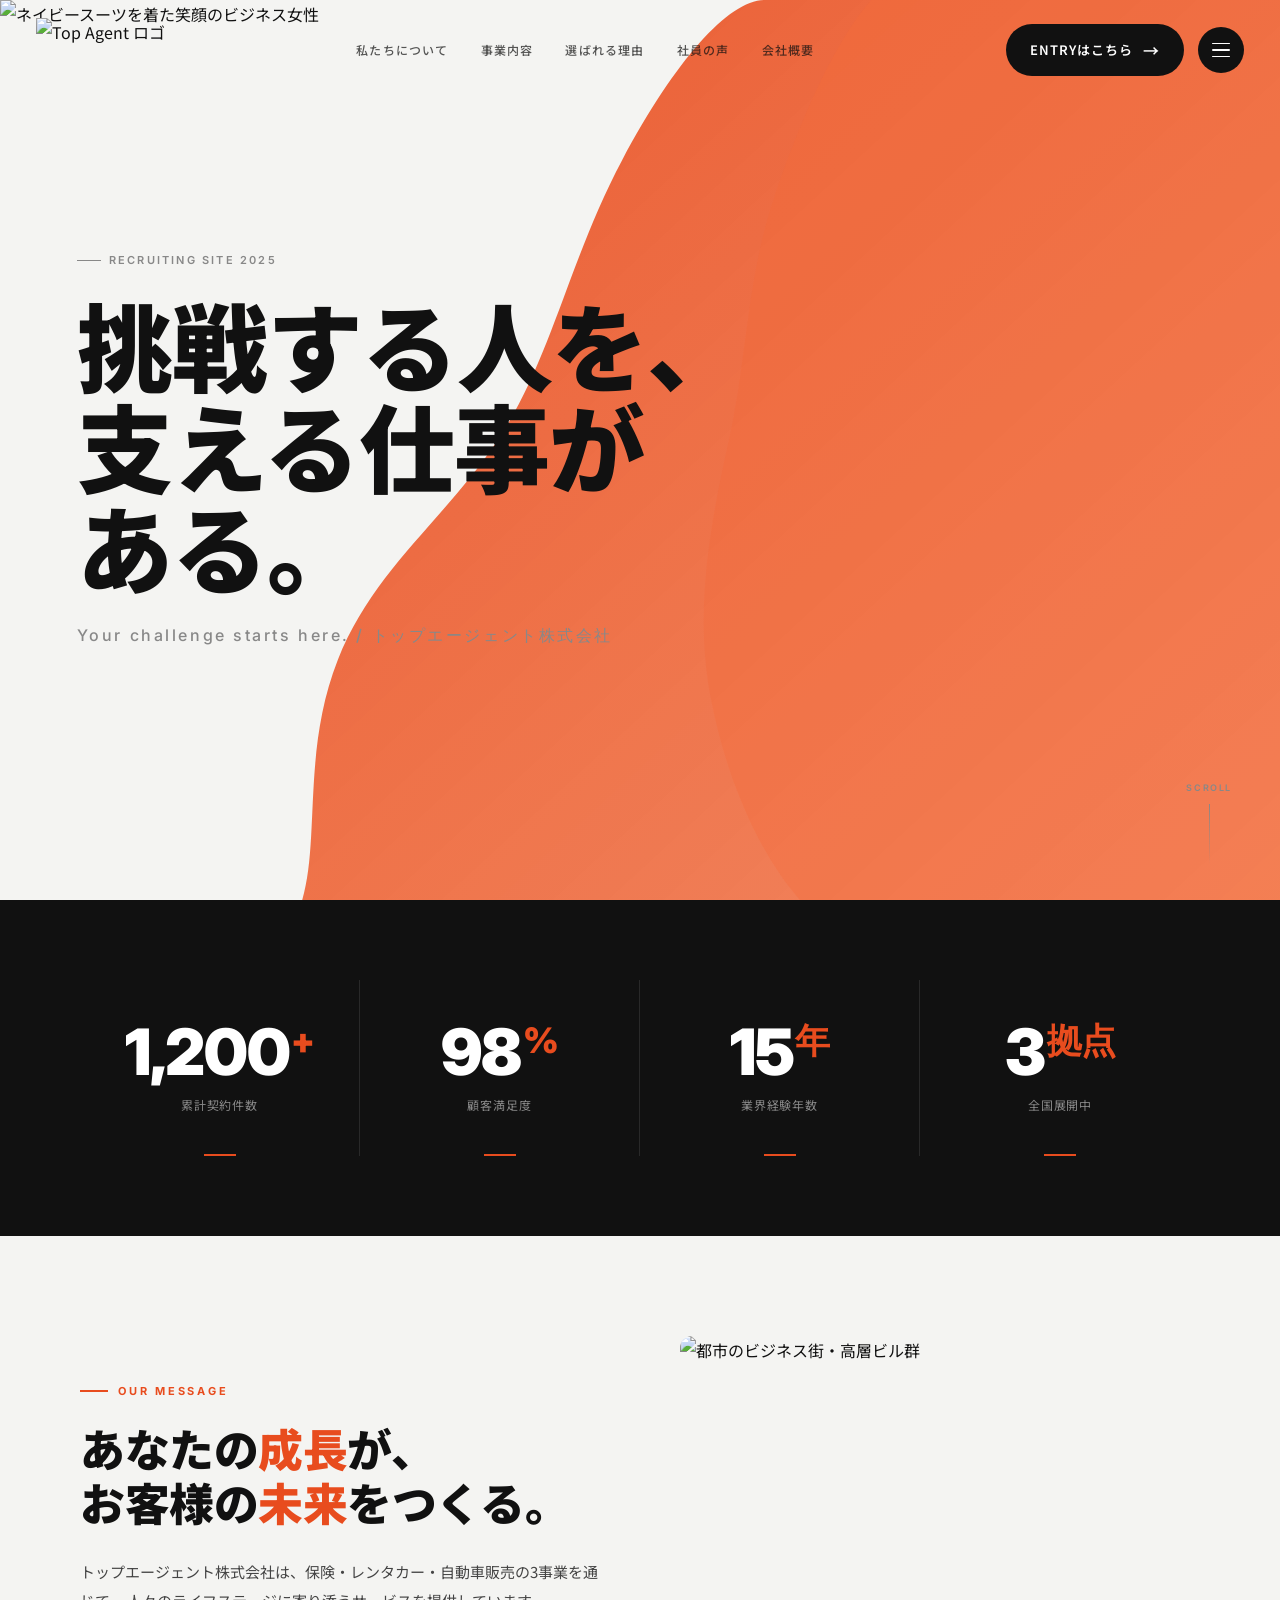
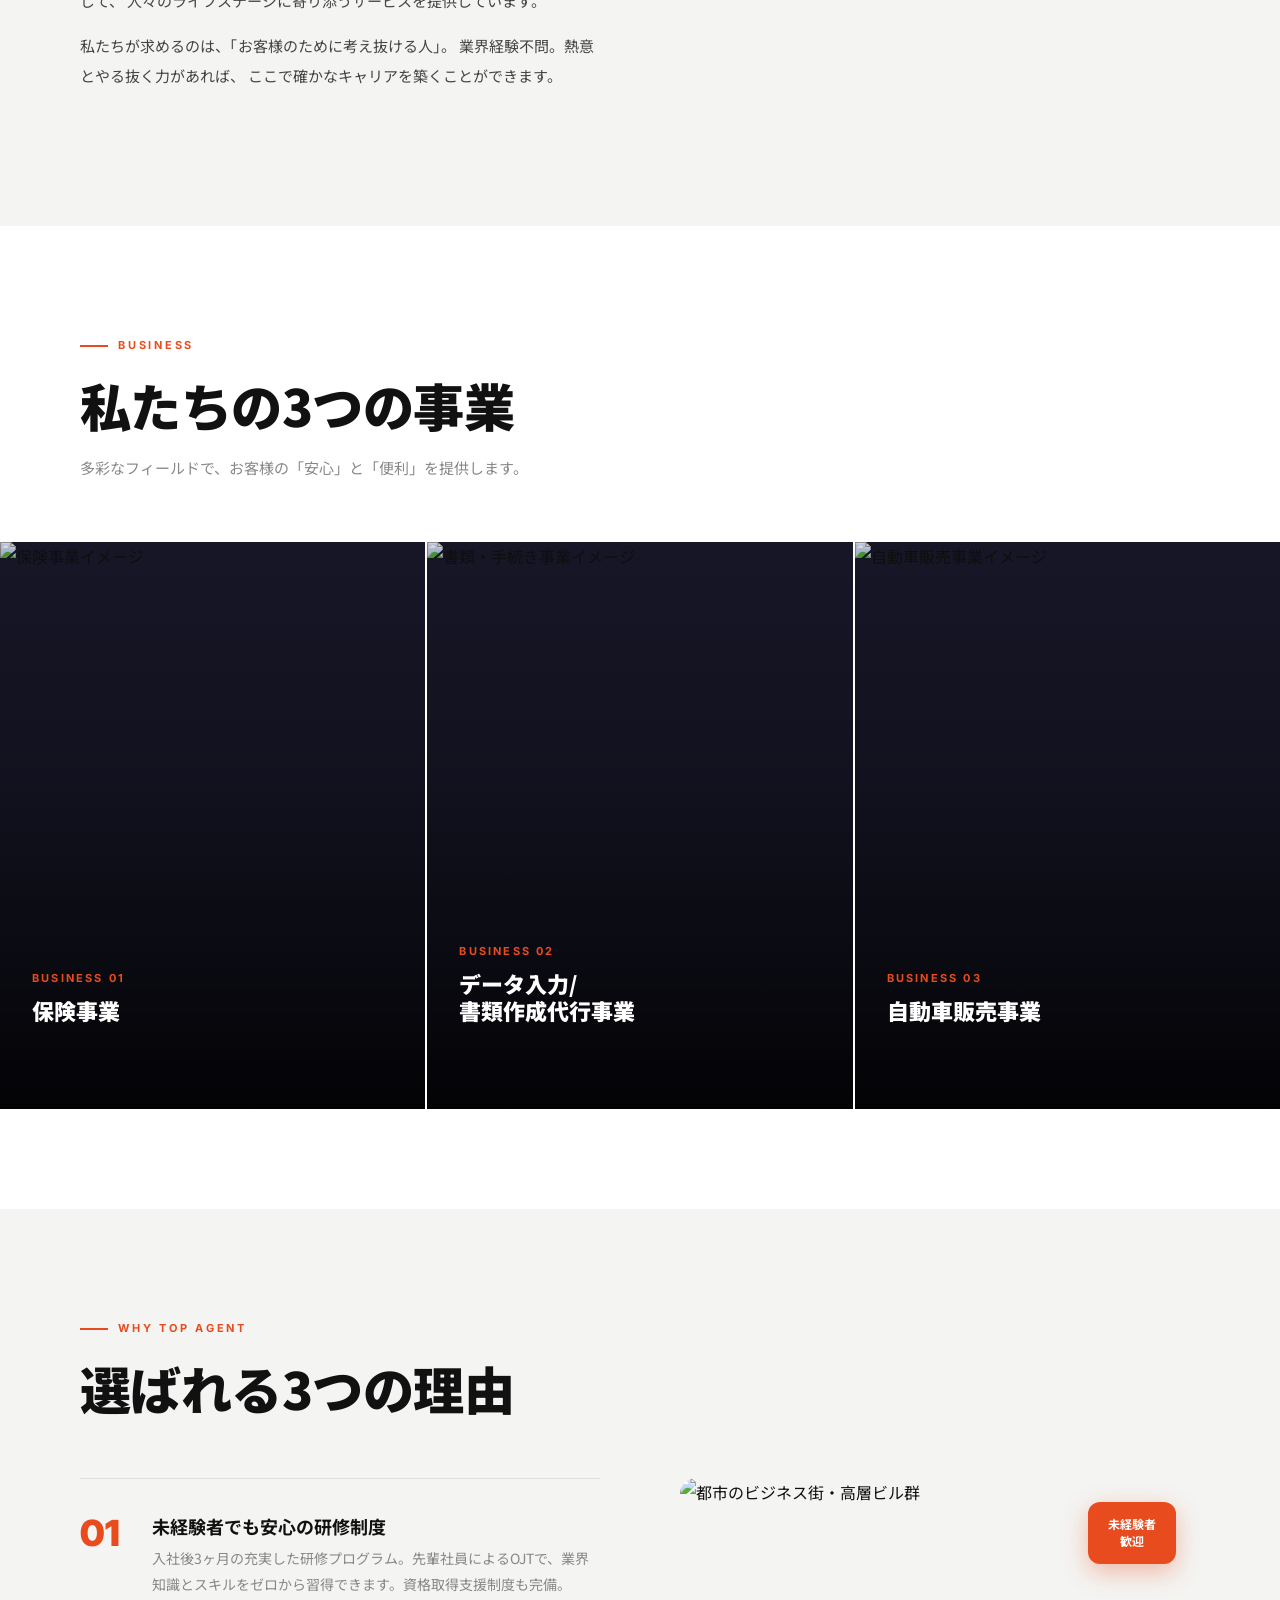
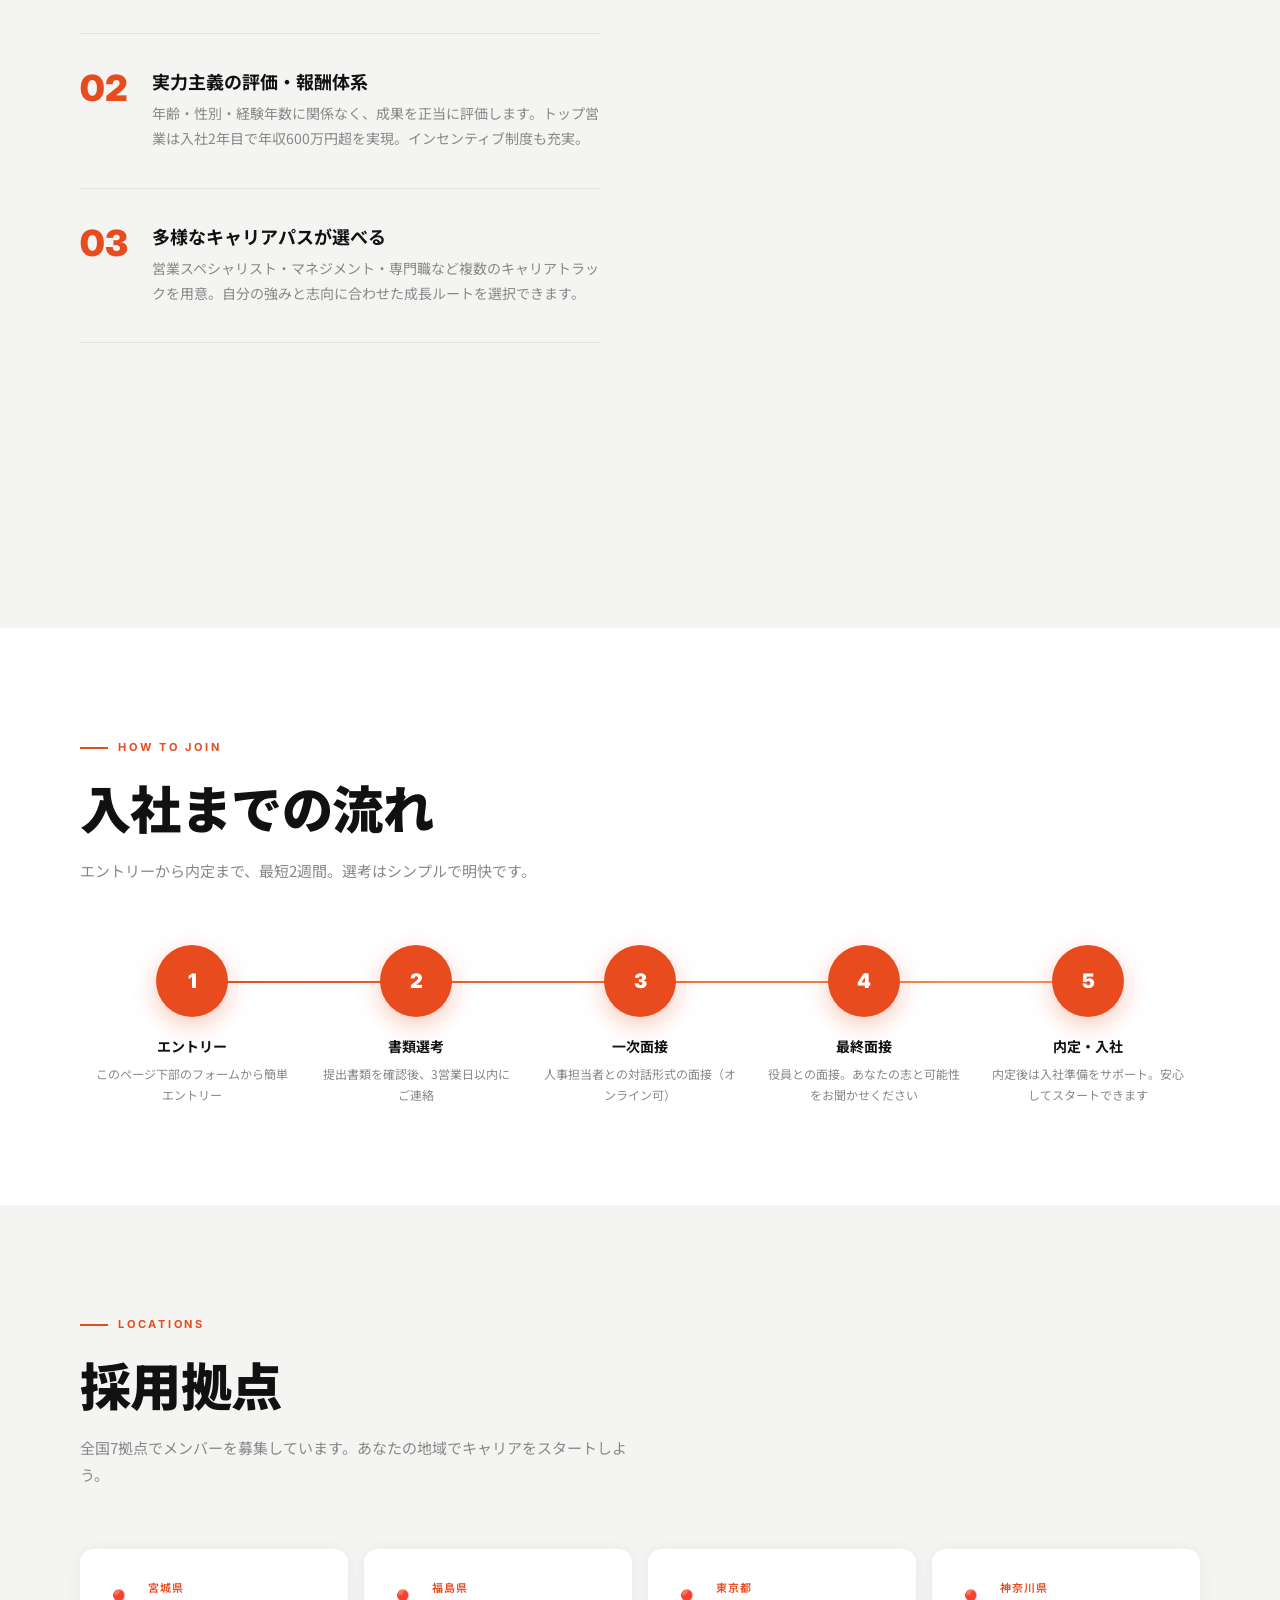
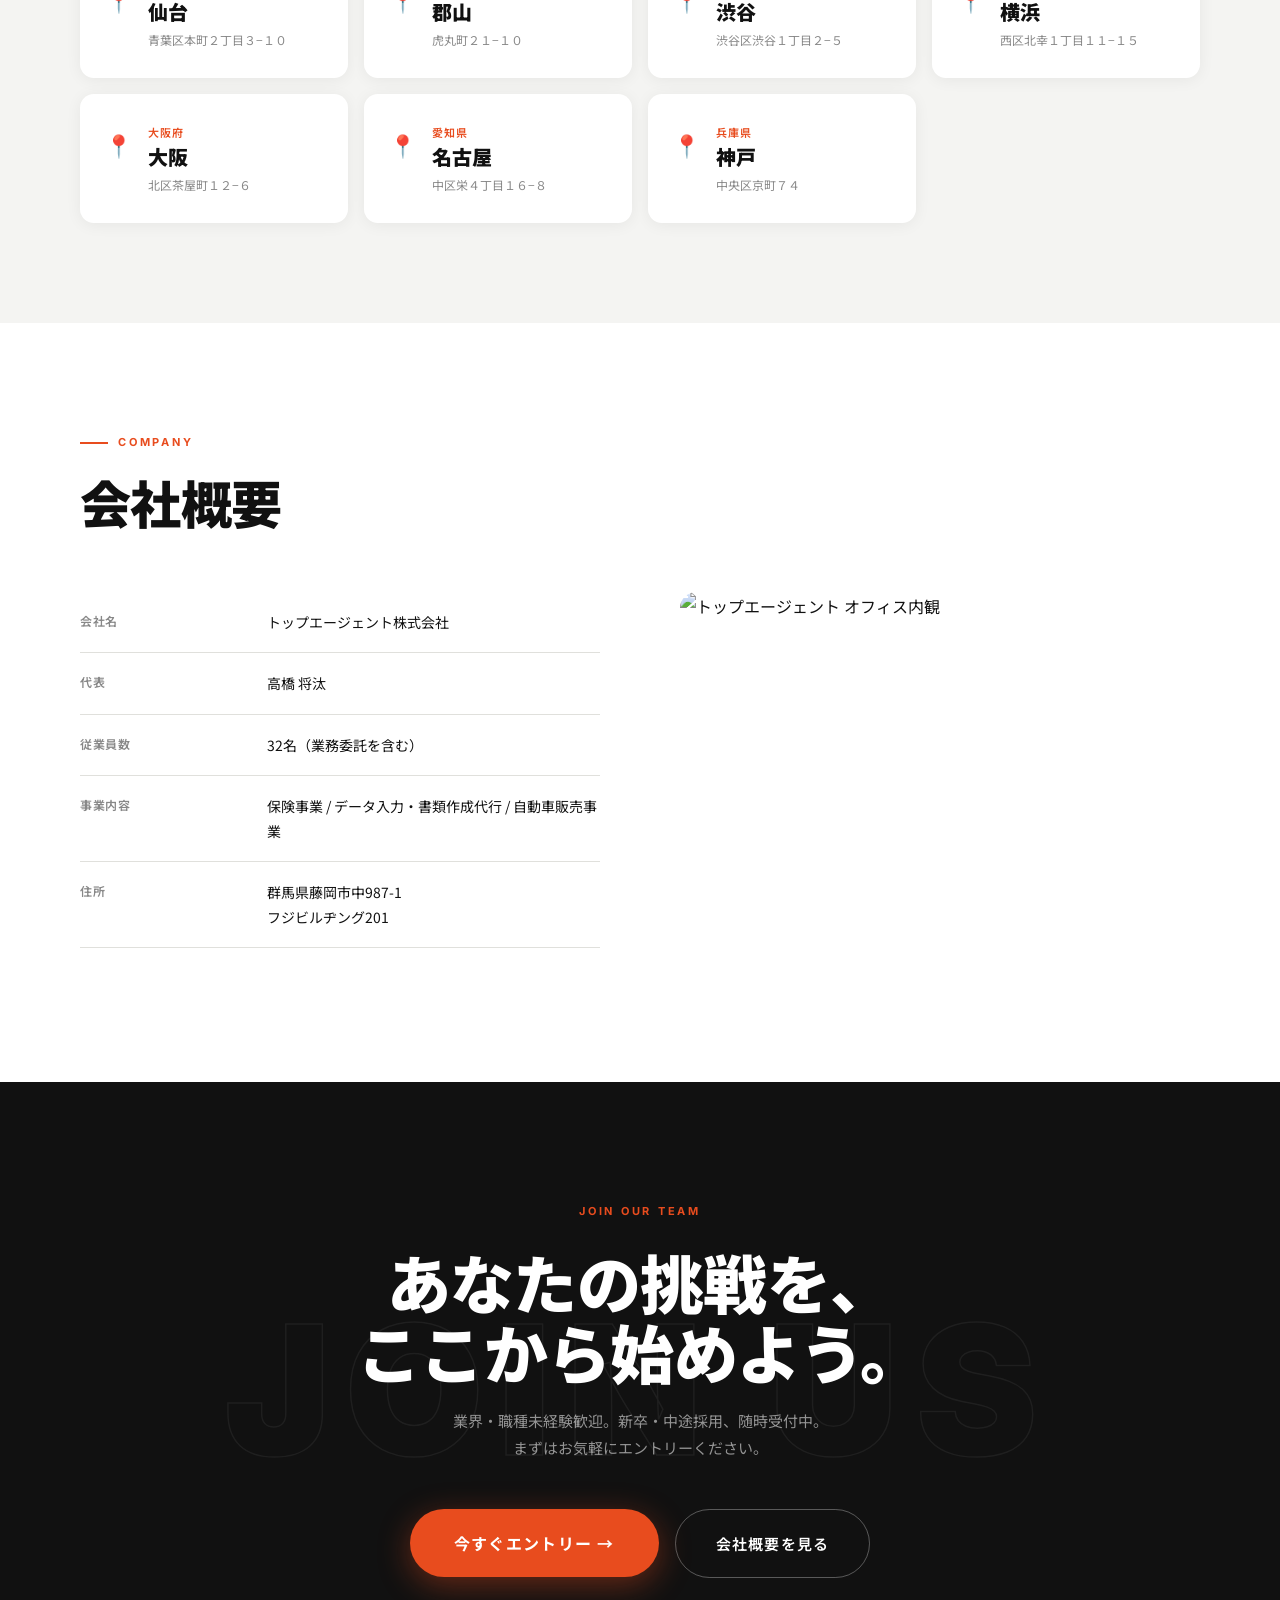
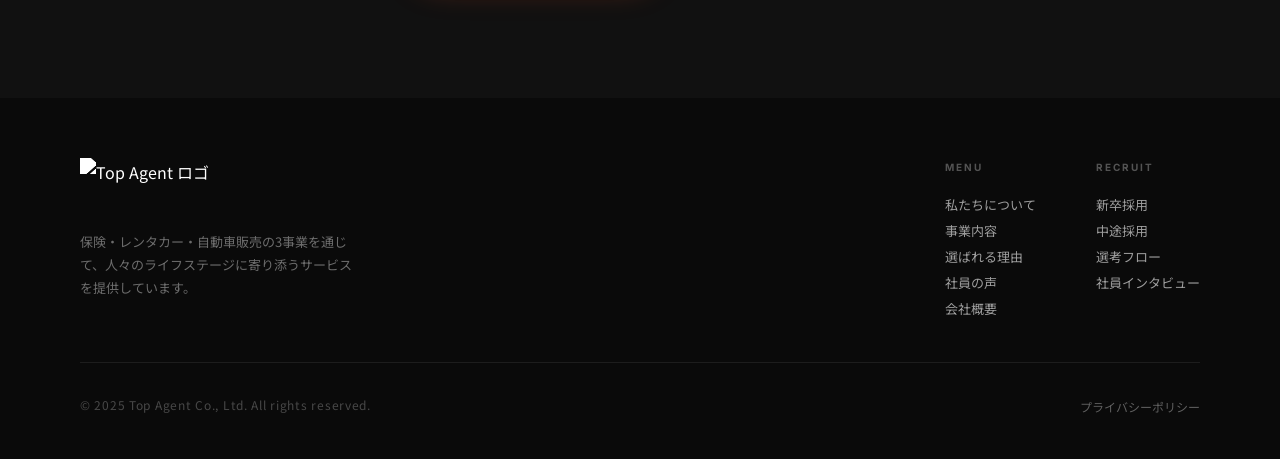
==== commit 6a54d151: "Add files via upload" ====
--- a/index.html
+++ b/index.html
@@ -1,395 +1,1597 @@
-<!DOCTYPE html>
+<!doctype html>
 <html lang="ja">
 <head>
-  <meta charset="UTF-8">
-  <meta name="viewport" content="width=device-width, initial-scale=1.0">
-  <title>トップエージェント株式会社 | 保険業特化BPO・保険代理・レンタカー</title>
-  <meta name="description" content="トップエージェント株式会社は群馬県藤岡市を拠点に、保険業特化BPO事業・保険代理業務・有償車貸渡事業（レンタカー）を展開しています。">
-  <link rel="stylesheet" href="./style.css">
-  <link rel="preconnect" href="https://fonts.googleapis.com">
-  <link rel="preconnect" href="https://fonts.gstatic.com" crossorigin>
-  <link href="https://fonts.googleapis.com/css2?family=Cormorant+Garamond:ital,wght@0,300;0,400;1,300;1,400&family=Noto+Serif+JP:wght@300;400;500&display=swap" rel="stylesheet">
-  <link rel="stylesheet" href="https://cdn.jsdelivr.net/npm/@fortawesome/fontawesome-free@6.4.0/css/all.min.css">
+  <meta charset="utf-8" />
+  <meta name="viewport" content="width=device-width, initial-scale=1" />
+  <title>トップエージェント株式会社｜採用サイト</title>
+  <meta name="description" content="トップエージェント株式会社の採用サイト。保険・レンタカー・自動車販売の3事業を展開。あなたの挑戦を、ここから始めよう。" />
+  <link rel="preconnect" href="https://fonts.googleapis.com" />
+  <link rel="preconnect" href="https://fonts.gstatic.com" crossorigin />
+  <link href="https://fonts.googleapis.com/css2?family=Noto+Sans+JP:wght@400;500;700;900&family=Inter:wght@400;500;600;700;800;900&display=swap" rel="stylesheet" />
+  <style>
+    /* =====================
+       RESET & ROOT
+    ===================== */
+    *, *::before, *::after { box-sizing: border-box; margin: 0; padding: 0; }
+    :root {
+      --orange:   #e84c1e;
+      --orange-2: #f26b3a;
+      --orange-3: #ff8c5a;
+      --dark:     #111111;
+      --gray-bg:  #f4f4f2;
+      --gray-mid: #888888;
+      --line:     #e0e0dc;
+      --white:    #ffffff;
+      --ease:     cubic-bezier(.22, 1, .36, 1);
+      --sans-jp:  "Noto Sans JP", "Hiragino Kaku Gothic ProN", "Yu Gothic", sans-serif;
+      --sans-en:  "Inter", "Helvetica Neue", Arial, sans-serif;
+    }
+    html { scroll-behavior: smooth; background: var(--gray-bg); }
+    body {
+      font-family: var(--sans-jp);
+      color: var(--dark);
+      background: var(--gray-bg);
+      overflow-x: hidden;
+      line-height: 1.8;
+    }
+    body.is-menu-open { overflow: hidden; }
+    a { color: inherit; text-decoration: none; }
+    img { max-width: 100%; display: block; }
+
+    /* =====================
+       HEADER
+    ===================== */
+    .site-header {
+      position: fixed;
+      top: 0; left: 0;
+      width: 100%;
+      z-index: 1000;
+      padding: 18px 36px;
+      display: flex;
+      align-items: center;
+      justify-content: space-between;
+      transition: background .4s var(--ease), box-shadow .4s var(--ease);
+    }
+    .site-header.scrolled {
+      background: rgba(244,244,242,.92);
+      backdrop-filter: blur(12px);
+      -webkit-backdrop-filter: blur(12px);
+      box-shadow: 0 2px 24px rgba(0,0,0,.08);
+    }
+    .header-logo {
+      display: flex;
+      align-items: center;
+      gap: 10px;
+    }
+    .header-logo-img {
+      height: 64px;
+      width: auto;
+      object-fit: contain;
+      display: block;
+    }
+    .footer-logo-img {
+      height: 56px;
+      width: auto;
+      object-fit: contain;
+      display: block;
+      filter: brightness(0) invert(1);
+    }
+    .logo-text {
+      font-family: var(--sans-en);
+      font-size: 11px;
+      font-weight: 700;
+      letter-spacing: .12em;
+      color: var(--dark);
+      line-height: 1.3;
+    }
+    .logo-text small {
+      display: block;
+      font-size: 9px;
+      font-weight: 400;
+      color: var(--gray-mid);
+      letter-spacing: .08em;
+    }
+    .header-nav {
+      display: flex;
+      align-items: center;
+      gap: 32px;
+    }
+    .header-nav a {
+      font-size: 12px;
+      font-weight: 500;
+      letter-spacing: .1em;
+      color: var(--dark);
+      opacity: .7;
+      transition: opacity .25s;
+    }
+    .header-nav a:hover { opacity: 1; }
+    .header-actions {
+      display: flex;
+      align-items: center;
+      gap: 14px;
+    }
+    .btn-entry {
+      display: flex;
+      align-items: center;
+      gap: 10px;
+      padding: 12px 24px;
+      background: var(--dark);
+      color: #fff;
+      border-radius: 100px;
+      font-size: 13px;
+      font-weight: 600;
+      letter-spacing: .08em;
+      transition: background .25s;
+      isolation: isolate;
+    }
+    .btn-entry:hover { background: var(--orange); }
+    .btn-entry .arrow {
+      font-size: 16px;
+      transition: transform .25s var(--ease);
+    }
+    .btn-entry:hover .arrow { transform: translateX(4px); }
+    .btn-menu {
+      width: 46px;
+      height: 46px;
+      border: none;
+      background: var(--dark);
+      border-radius: 100px;
+      cursor: pointer;
+      display: flex;
+      flex-direction: column;
+      align-items: center;
+      justify-content: center;
+      gap: 5px;
+      transition: background .25s;
+    }
+    .btn-menu:hover { background: #333; }
+    .btn-menu span {
+      display: block;
+      width: 18px;
+      height: 1.5px;
+      background: #fff;
+      border-radius: 2px;
+      transition: transform .4s var(--ease), opacity .3s;
+    }
+    body.is-menu-open .btn-menu span:nth-child(1) { transform: translateY(6.5px) rotate(45deg); }
+    body.is-menu-open .btn-menu span:nth-child(2) { opacity: 0; }
+    body.is-menu-open .btn-menu span:nth-child(3) { transform: translateY(-6.5px) rotate(-45deg); }
+
+    /* =====================
+       MOBILE MENU
+    ===================== */
+    .mobile-menu {
+      position: fixed;
+      top: 0; left: 0;
+      width: 100%;
+      height: 100%;
+      background: var(--dark);
+      z-index: 999;
+      display: block;
+      visibility: hidden;
+      pointer-events: none;
+      transform: translateY(-100%);
+      transition: transform .55s var(--ease), visibility .55s;
+      display: flex;
+      flex-direction: column;
+      align-items: center;
+      justify-content: center;
+      gap: 0;
+    }
+    body.is-menu-open .mobile-menu {
+      transform: translateY(0);
+      visibility: visible;
+      pointer-events: auto;
+    }
+    .mobile-menu nav {
+      display: flex;
+      flex-direction: column;
+      align-items: center;
+      gap: 12px;
+    }
+    .mobile-menu nav a {
+      font-size: clamp(24px, 5vw, 40px);
+      font-weight: 700;
+      color: #fff;
+      letter-spacing: .04em;
+      opacity: .6;
+      transition: opacity .2s;
+    }
+    .mobile-menu nav a:hover { opacity: 1; }
+    .mobile-menu .menu-entry {
+      margin-top: 40px;
+      display: flex;
+      align-items: center;
+      gap: 10px;
+      padding: 16px 40px;
+      background: var(--orange);
+      color: #fff;
+      border-radius: 100px;
+      font-size: 16px;
+      font-weight: 700;
+      letter-spacing: .1em;
+      transition: background .25s;
+    }
+    .mobile-menu .menu-entry:hover { background: var(--orange-2); }
+
+    /* =====================
+       HERO
+    ===================== */
+    .hero {
+      position: relative;
+      width: 100%;
+      height: 100svh;
+      min-height: 600px;
+      background: var(--gray-bg);
+      overflow: hidden;
+      display: flex;
+      align-items: center;
+    }
+
+    /* 左側 写真（斜めクリップ） */
+    .hero-photo {
+      position: absolute;
+      top: 0; left: 0;
+      width: 56%;
+      height: 100%;
+      clip-path: polygon(0 0, 75% 0, 100% 100%, 0 100%);
+      z-index: 1;
+    }
+    .hero-photo img {
+      width: 100%;
+      height: 100%;
+      object-fit: cover;
+      object-position: center top;
+    }
+
+    /* オレンジの大きな波形シェイプ */
+    .hero-shape {
+      position: absolute;
+      top: 0; left: 0;
+      width: 100%;
+      height: 100%;
+      z-index: 2;
+      pointer-events: none;
+    }
+    .hero-shape svg {
+      width: 100%;
+      height: 100%;
+    }
+
+    /* テキストコンテンツ */
+    .hero-content {
+      position: relative;
+      z-index: 3;
+      width: 100%;
+      padding: 0 6vw;
+      display: flex;
+      flex-direction: column;
+      justify-content: center;
+      gap: 24px;
+    }
+    .hero-tag {
+      display: inline-flex;
+      align-items: center;
+      gap: 8px;
+      font-family: var(--sans-en);
+      font-size: 11px;
+      font-weight: 600;
+      letter-spacing: .2em;
+      color: var(--gray-mid);
+    }
+    .hero-tag::before {
+      content: '';
+      display: block;
+      width: 24px;
+      height: 1px;
+      background: var(--gray-mid);
+    }
+    .hero-title {
+      font-size: clamp(48px, 7.5vw, 96px);
+      font-weight: 900;
+      line-height: 1.05;
+      letter-spacing: -.01em;
+      color: var(--dark);
+    }
+    .hero-title .line {
+      display: block;
+      overflow: hidden;
+    }
+    .hero-title .line span {
+      display: block;
+      transform: translateY(110%);
+      transition: transform .9s var(--ease);
+    }
+    .hero.is-visible .hero-title .line:nth-child(1) span { transform: translateY(0); transition-delay: .1s; }
+    .hero.is-visible .hero-title .line:nth-child(2) span { transform: translateY(0); transition-delay: .22s; }
+    .hero.is-visible .hero-title .line:nth-child(3) span { transform: translateY(0); transition-delay: .34s; }
+
+    .hero-sub {
+      font-family: var(--sans-en);
+      font-size: clamp(12px, 1.4vw, 16px);
+      font-weight: 500;
+      letter-spacing: .16em;
+      color: var(--gray-mid);
+      opacity: 0;
+      transform: translateY(16px);
+      transition: opacity .8s var(--ease) .7s, transform .8s var(--ease) .7s;
+    }
+    .hero.is-visible .hero-sub {
+      opacity: 1;
+      transform: translateY(0);
+    }
+
+    .hero-scroll {
+      position: absolute;
+      bottom: 36px;
+      right: 48px;
+      z-index: 4;
+      display: flex;
+      flex-direction: column;
+      align-items: center;
+      gap: 8px;
+      font-family: var(--sans-en);
+      font-size: 9px;
+      font-weight: 600;
+      letter-spacing: .18em;
+      color: var(--gray-mid);
+    }
+    .hero-scroll::after {
+      content: '';
+      display: block;
+      width: 1px;
+      height: 60px;
+      background: linear-gradient(to bottom, var(--gray-mid), transparent);
+      animation: scrollLine 2s ease-in-out infinite;
+    }
+    @keyframes scrollLine {
+      0%   { transform: scaleY(0); transform-origin: top; }
+      50%  { transform: scaleY(1); transform-origin: top; }
+      51%  { transform: scaleY(1); transform-origin: bottom; }
+      100% { transform: scaleY(0); transform-origin: bottom; }
+    }
+
+    /* =====================
+       SECTION COMMON
+    ===================== */
+    section { padding: 100px 0; }
+    .section-inner {
+      max-width: 1200px;
+      margin: 0 auto;
+      padding: 0 40px;
+    }
+    .section-label {
+      display: inline-flex;
+      align-items: center;
+      gap: 10px;
+      font-family: var(--sans-en);
+      font-size: 11px;
+      font-weight: 700;
+      letter-spacing: .25em;
+      color: var(--orange);
+      margin-bottom: 20px;
+    }
+    .section-label::before {
+      content: '';
+      display: block;
+      width: 28px;
+      height: 2px;
+      background: var(--orange);
+    }
+    .section-title {
+      font-size: clamp(28px, 4vw, 52px);
+      font-weight: 900;
+      line-height: 1.15;
+      letter-spacing: -.01em;
+    }
+    .section-lead {
+      margin-top: 20px;
+      font-size: 15px;
+      color: var(--gray-mid);
+      line-height: 1.85;
+      max-width: 560px;
+    }
+
+    /* reveal animation */
+    .reveal {
+      opacity: 0;
+      transform: translateY(36px);
+      transition: opacity .8s var(--ease), transform .8s var(--ease);
+    }
+    .reveal.is-visible {
+      opacity: 1;
+      transform: translateY(0);
+    }
+
+    /* =====================
+       NUMBERS
+    ===================== */
+    .numbers {
+      background: var(--dark);
+      padding: 80px 0;
+    }
+    .numbers-grid {
+      display: grid;
+      grid-template-columns: repeat(4, 1fr);
+      gap: 0;
+    }
+    .numbers-item {
+      padding: 40px 32px;
+      border-right: 1px solid rgba(255,255,255,.1);
+      text-align: center;
+      position: relative;
+    }
+    .numbers-item:last-child { border-right: none; }
+    .numbers-item::after {
+      content: '';
+      position: absolute;
+      bottom: 0; left: 50%;
+      transform: translateX(-50%);
+      width: 32px;
+      height: 2px;
+      background: var(--orange);
+      transition: width .4s var(--ease);
+    }
+    .numbers-item:hover::after { width: 64px; }
+    .numbers-value {
+      font-family: var(--sans-en);
+      font-size: clamp(40px, 5vw, 64px);
+      font-weight: 900;
+      color: #fff;
+      line-height: 1;
+      letter-spacing: -.02em;
+    }
+    .numbers-value span {
+      font-size: .55em;
+      color: var(--orange);
+      vertical-align: super;
+      margin-left: 2px;
+    }
+    .numbers-label {
+      margin-top: 10px;
+      font-size: 12px;
+      color: rgba(255,255,255,.5);
+      letter-spacing: .08em;
+    }
+
+    /* =====================
+       MESSAGE
+    ===================== */
+    .message {
+      background: var(--gray-bg);
+      overflow: hidden;
+    }
+    .message-inner {
+      max-width: 1200px;
+      margin: 0 auto;
+      padding: 0 40px;
+      display: grid;
+      grid-template-columns: 1fr 1fr;
+      gap: 80px;
+      align-items: center;
+    }
+    .message-body {}
+    .message-title {
+      font-size: clamp(28px, 3.5vw, 48px);
+      font-weight: 900;
+      line-height: 1.2;
+      letter-spacing: -.01em;
+    }
+    .message-title em {
+      font-style: normal;
+      color: var(--orange);
+    }
+    .message-text {
+      margin-top: 28px;
+      font-size: 15px;
+      line-height: 1.95;
+      color: #444;
+    }
+    .message-text + .message-text { margin-top: 16px; }
+    .message-visual {
+      position: relative;
+    }
+    .message-img-wrap {
+      position: relative;
+      border-radius: 12px;
+      overflow: hidden;
+      aspect-ratio: 4/3;
+    }
+    .message-img-wrap img {
+      width: 100%;
+      height: 100%;
+      object-fit: cover;
+      transition: transform .6s var(--ease);
+    }
+    .message-img-wrap:hover img { transform: scale(1.04); }
+    .message-badge {
+      position: absolute;
+      bottom: -20px;
+      left: -20px;
+      width: 120px;
+      height: 120px;
+      background: var(--orange);
+      border-radius: 50%;
+      display: flex;
+      flex-direction: column;
+      align-items: center;
+      justify-content: center;
+      color: #fff;
+      font-family: var(--sans-en);
+      font-weight: 900;
+      text-align: center;
+      line-height: 1.1;
+      box-shadow: 0 8px 32px rgba(232,76,30,.4);
+    }
+    .message-badge .num {
+      font-size: 30px;
+      letter-spacing: -.02em;
+    }
+    .message-badge .unit {
+      font-size: 11px;
+      opacity: .85;
+    }
+
+    /* =====================
+       BUSINESS
+    ===================== */
+    .business { background: #fff; }
+    .business-grid {
+      display: grid;
+      grid-template-columns: repeat(3, 1fr);
+      gap: 2px;
+      margin-top: 60px;
+    }
+    .biz-card {
+      position: relative;
+      aspect-ratio: 3/4;
+      overflow: hidden;
+      background: var(--dark);
+      cursor: pointer;
+    }
+    /* 実画像レイヤー */
+    .biz-card-img {
+      position: absolute;
+      inset: 0;
+      z-index: 1;
+      transition: transform .6s var(--ease);
+    }
+    .biz-card-img img {
+      width: 100%;
+      height: 100%;
+      object-fit: contain;
+      object-position: center;
+      background: #1a1a2e;
+    }
+    .biz-card:hover .biz-card-img { transform: scale(1.06); }
+    /* 暗めのオーバーレイ */
+    .biz-card-overlay {
+      position: absolute;
+      inset: 0;
+      z-index: 2;
+      background: linear-gradient(to top, rgba(0,0,0,.88) 0%, rgba(0,0,0,.35) 55%, rgba(0,0,0,.15) 100%);
+      transition: background .4s;
+    }
+    .biz-card:hover .biz-card-overlay {
+      background: linear-gradient(to top, rgba(0,0,0,.92) 0%, rgba(0,0,0,.4) 55%, rgba(0,0,0,.2) 100%);
+    }
+    .biz-card-body {
+      position: absolute;
+      bottom: 0; left: 0;
+      width: 100%;
+      padding: 32px;
+      z-index: 3;
+    }
+    .biz-card-num {
+      font-family: var(--sans-en);
+      font-size: 11px;
+      font-weight: 700;
+      letter-spacing: .2em;
+      color: var(--orange);
+      margin-bottom: 8px;
+    }
+    .biz-card-name {
+      font-size: 22px;
+      font-weight: 900;
+      color: #fff;
+      line-height: 1.2;
+    }
+    .biz-card-desc {
+      margin-top: 10px;
+      font-size: 13px;
+      color: rgba(255,255,255,.75);
+      line-height: 1.7;
+      transform: translateY(10px);
+      opacity: 0;
+      transition: opacity .4s var(--ease), transform .4s var(--ease);
+    }
+    .biz-card:hover .biz-card-desc {
+      opacity: 1;
+      transform: translateY(0);
+    }
+
+    /* =====================
+       FEATURE
+    ===================== */
+    .feature { background: var(--gray-bg); }
+    .feature-layout {
+      display: grid;
+      grid-template-columns: 1fr 1fr;
+      gap: 80px;
+      align-items: start;
+      margin-top: 60px;
+    }
+    .feature-list {
+      display: flex;
+      flex-direction: column;
+      gap: 0;
+    }
+    .feature-item {
+      padding: 36px 0;
+      border-bottom: 1px solid var(--line);
+      display: flex;
+      gap: 24px;
+      align-items: flex-start;
+    }
+    .feature-item:first-child { border-top: 1px solid var(--line); }
+    .feature-num {
+      font-family: var(--sans-en);
+      font-size: 36px;
+      font-weight: 900;
+      color: var(--orange);
+      line-height: 1;
+      flex-shrink: 0;
+      min-width: 48px;
+    }
+    .feature-text {}
+    .feature-item-title {
+      font-size: 18px;
+      font-weight: 700;
+      line-height: 1.3;
+    }
+    .feature-item-desc {
+      margin-top: 8px;
+      font-size: 14px;
+      color: var(--gray-mid);
+      line-height: 1.8;
+    }
+    .feature-visual {
+      position: sticky;
+      top: 100px;
+    }
+    .feature-visual-wrap {
+      border-radius: 16px;
+      overflow: hidden;
+      aspect-ratio: 4/5;
+      position: relative;
+    }
+    .feature-visual-wrap img {
+      width: 100%;
+      height: 100%;
+      object-fit: cover;
+    }
+    .feature-visual-badge {
+      position: absolute;
+      top: 24px;
+      right: 24px;
+      background: var(--orange);
+      color: #fff;
+      padding: 14px 20px;
+      border-radius: 12px;
+      font-size: 12px;
+      font-weight: 700;
+      line-height: 1.4;
+      text-align: center;
+      box-shadow: 0 8px 24px rgba(232,76,30,.35);
+    }
+
+    /* =====================
+       PROCESS
+    ===================== */
+    .process { background: #fff; }
+    .process-steps {
+      display: grid;
+      grid-template-columns: repeat(5, 1fr);
+      gap: 0;
+      margin-top: 60px;
+      position: relative;
+    }
+    .process-steps::before {
+      content: '';
+      position: absolute;
+      top: 36px;
+      left: calc(10% + 20px);
+      right: calc(10% + 20px);
+      height: 2px;
+      background: linear-gradient(to right, var(--orange), var(--orange-3));
+    }
+    .process-step {
+      text-align: center;
+      padding: 0 16px;
+      position: relative;
+    }
+    .process-circle {
+      width: 72px;
+      height: 72px;
+      border-radius: 50%;
+      background: var(--orange);
+      display: flex;
+      align-items: center;
+      justify-content: center;
+      margin: 0 auto 20px;
+      position: relative;
+      z-index: 1;
+      box-shadow: 0 8px 24px rgba(232,76,30,.3);
+      font-family: var(--sans-en);
+      font-size: 20px;
+      font-weight: 900;
+      color: #fff;
+    }
+    .process-step-title {
+      font-size: 14px;
+      font-weight: 700;
+      line-height: 1.4;
+    }
+    .process-step-desc {
+      margin-top: 8px;
+      font-size: 12px;
+      color: var(--gray-mid);
+      line-height: 1.7;
+    }
+
+    /* =====================
+       LOCATIONS（採用拠点）
+    ===================== */
+    .voice { background: var(--gray-bg); }
+    .locations-grid {
+      display: grid;
+      grid-template-columns: repeat(4, 1fr);
+      gap: 16px;
+      margin-top: 60px;
+    }
+    .location-card {
+      background: #fff;
+      border-radius: 14px;
+      padding: 28px 24px;
+      display: flex;
+      align-items: flex-start;
+      gap: 16px;
+      box-shadow: 0 2px 16px rgba(0,0,0,.06);
+      border: 1.5px solid transparent;
+      transition: transform .35s var(--ease), box-shadow .35s var(--ease), border-color .35s;
+    }
+    .location-card:hover {
+      transform: translateY(-5px);
+      box-shadow: 0 12px 36px rgba(0,0,0,.11);
+      border-color: var(--orange);
+    }
+    .location-icon {
+      font-size: 22px;
+      flex-shrink: 0;
+      margin-top: 2px;
+    }
+    .location-body {}
+    .location-pref {
+      font-size: 11px;
+      font-weight: 600;
+      color: var(--orange);
+      letter-spacing: .1em;
+      margin-bottom: 2px;
+    }
+    .location-city {
+      font-size: 20px;
+      font-weight: 900;
+      line-height: 1.2;
+      letter-spacing: -.01em;
+    }
+    .location-addr {
+      margin-top: 6px;
+      font-size: 12px;
+      color: var(--gray-mid);
+      line-height: 1.6;
+    }
+
+    /* =====================
+       COMPANY
+    ===================== */
+    .company { background: #fff; }
+    .company-layout {
+      display: grid;
+      grid-template-columns: 1fr 1fr;
+      gap: 80px;
+      margin-top: 60px;
+    }
+    .company-table {
+      width: 100%;
+      border-collapse: collapse;
+    }
+    .company-table tr {
+      border-bottom: 1px solid var(--line);
+    }
+    .company-table th {
+      padding: 18px 20px 18px 0;
+      text-align: left;
+      font-size: 12px;
+      font-weight: 600;
+      color: var(--gray-mid);
+      letter-spacing: .06em;
+      white-space: nowrap;
+      vertical-align: top;
+      width: 36%;
+    }
+    .company-table td {
+      padding: 18px 0;
+      font-size: 14px;
+      color: var(--dark);
+      line-height: 1.75;
+    }
+    .company-img {
+      border-radius: 16px;
+      overflow: hidden;
+      aspect-ratio: 4/3;
+    }
+    .company-img img {
+      width: 100%;
+      height: 100%;
+      object-fit: cover;
+      object-position: center;
+      transition: transform .6s var(--ease);
+    }
+    .company-img:hover img { transform: scale(1.04); }
+
+    /* =====================
+       RECRUIT CTA
+    ===================== */
+    .recruit-cta {
+      background: var(--dark);
+      padding: 120px 0;
+      position: relative;
+      overflow: hidden;
+    }
+    .recruit-cta::before {
+      content: 'JOIN US';
+      position: absolute;
+      top: 50%;
+      left: 50%;
+      transform: translate(-50%, -50%);
+      font-family: var(--sans-en);
+      font-size: clamp(80px, 15vw, 180px);
+      font-weight: 900;
+      color: transparent;
+      -webkit-text-stroke: 1.5px rgba(255,255,255,.06);
+      white-space: nowrap;
+      pointer-events: none;
+      letter-spacing: .1em;
+    }
+    .recruit-cta .section-inner {
+      position: relative;
+      z-index: 1;
+      text-align: center;
+    }
+    .cta-label {
+      font-family: var(--sans-en);
+      font-size: 11px;
+      font-weight: 700;
+      letter-spacing: .25em;
+      color: var(--orange);
+      margin-bottom: 24px;
+    }
+    .cta-title {
+      font-size: clamp(32px, 5vw, 64px);
+      font-weight: 900;
+      color: #fff;
+      line-height: 1.1;
+      letter-spacing: -.01em;
+    }
+    .cta-sub {
+      margin-top: 20px;
+      font-size: 15px;
+      color: rgba(255,255,255,.55);
+      line-height: 1.8;
+    }
+    .cta-actions {
+      display: flex;
+      align-items: center;
+      justify-content: center;
+      gap: 16px;
+      margin-top: 48px;
+    }
+    .btn-cta-primary {
+      display: inline-flex;
+      align-items: center;
+      gap: 12px;
+      padding: 20px 44px;
+      background: var(--orange);
+      color: #fff;
+      border-radius: 100px;
+      font-size: 16px;
+      font-weight: 700;
+      letter-spacing: .08em;
+      transition: background .25s, transform .25s var(--ease), box-shadow .25s;
+      box-shadow: 0 8px 32px rgba(232,76,30,.4);
+      isolation: isolate;
+    }
+    .btn-cta-primary:hover {
+      background: var(--orange-2);
+      transform: translateY(-2px);
+      box-shadow: 0 16px 40px rgba(232,76,30,.5);
+    }
+    .btn-cta-secondary {
+      display: inline-flex;
+      align-items: center;
+      gap: 10px;
+      padding: 20px 40px;
+      border: 1.5px solid rgba(255,255,255,.3);
+      color: #fff;
+      border-radius: 100px;
+      font-size: 15px;
+      font-weight: 600;
+      letter-spacing: .08em;
+      transition: border-color .25s, background .25s;
+    }
+    .btn-cta-secondary:hover {
+      border-color: #fff;
+      background: rgba(255,255,255,.08);
+    }
+
+    /* =====================
+       FOOTER
+    ===================== */
+    .site-footer {
+      background: #0a0a0a;
+      padding: 60px 0 40px;
+    }
+    .footer-inner {
+      max-width: 1200px;
+      margin: 0 auto;
+      padding: 0 40px;
+    }
+    .footer-top {
+      display: flex;
+      align-items: flex-start;
+      justify-content: space-between;
+      gap: 60px;
+      padding-bottom: 40px;
+      border-bottom: 1px solid rgba(255,255,255,.08);
+    }
+    .footer-brand {}
+    .footer-logo {
+      display: flex;
+      align-items: center;
+      gap: 10px;
+      margin-bottom: 16px;
+    }
+    .footer-desc {
+      font-size: 13px;
+      color: rgba(255,255,255,.4);
+      line-height: 1.8;
+      max-width: 280px;
+    }
+    .footer-nav-group {
+      display: flex;
+      gap: 60px;
+    }
+    .footer-nav-col {}
+    .footer-nav-title {
+      font-family: var(--sans-en);
+      font-size: 10px;
+      font-weight: 700;
+      letter-spacing: .2em;
+      color: rgba(255,255,255,.3);
+      margin-bottom: 16px;
+    }
+    .footer-nav-col a {
+      display: block;
+      font-size: 13px;
+      color: rgba(255,255,255,.6);
+      line-height: 2;
+      transition: color .2s;
+    }
+    .footer-nav-col a:hover { color: #fff; }
+    .footer-bottom {
+      padding-top: 28px;
+      display: flex;
+      align-items: center;
+      justify-content: space-between;
+    }
+    .footer-copy {
+      font-size: 12px;
+      color: rgba(255,255,255,.25);
+      letter-spacing: .06em;
+    }
+    .footer-policy a {
+      font-size: 12px;
+      color: rgba(255,255,255,.35);
+      transition: color .2s;
+    }
+    .footer-policy a:hover { color: rgba(255,255,255,.7); }
+
+    /* =====================
+       RESPONSIVE
+    ===================== */
+    @media (max-width: 1024px) {
+      .numbers-grid { grid-template-columns: repeat(2, 1fr); }
+      .numbers-item { border-right: none; border-bottom: 1px solid rgba(255,255,255,.1); }
+      .numbers-item:nth-child(2n) { border-right: none; }
+      .process-steps { grid-template-columns: repeat(3, 1fr); gap: 40px; }
+      .process-steps::before { display: none; }
+    }
+
+    @media (max-width: 900px) {
+      .header-nav { display: none; }
+      .hero-photo { width: 100%; clip-path: polygon(0 0, 100% 0, 100% 100%, 0 100%); }
+      .hero-photo::after {
+        content: '';
+        position: absolute;
+        inset: 0;
+        background: rgba(244,244,242,.55);
+      }
+      .hero-shape { display: none; }
+      .hero-content { padding: 0 28px; }
+      .message-inner { grid-template-columns: 1fr; gap: 40px; }
+      .message-visual { order: -1; }
+      .business-grid { grid-template-columns: 1fr; }
+      .biz-card { aspect-ratio: 16/9; }
+      .feature-layout { grid-template-columns: 1fr; }
+      .feature-visual { position: static; order: -1; }
+      .feature-visual-wrap { aspect-ratio: 16/9; }
+      .locations-grid { grid-template-columns: repeat(2, 1fr); }
+      .company-layout { grid-template-columns: 1fr; }
+      .footer-top { flex-direction: column; gap: 40px; }
+    }
+
+    @media (max-width: 640px) {
+      section { padding: 72px 0; }
+      .section-inner { padding: 0 20px; }
+      .hero-title { font-size: clamp(36px, 10vw, 60px); }
+      .numbers-grid { grid-template-columns: 1fr 1fr; }
+      .numbers-item { padding: 28px 16px; }
+      .process-steps { grid-template-columns: 1fr 1fr; }
+      .locations-grid { grid-template-columns: 1fr; }
+      .cta-actions { flex-direction: column; }
+      .btn-cta-primary, .btn-cta-secondary { width: 100%; justify-content: center; }
+      .footer-nav-group { flex-direction: column; gap: 32px; }
+      .footer-bottom { flex-direction: column; gap: 12px; text-align: center; }
+      .btn-entry { display: none; }
+    }
+  </style>
 </head>
 <body>
 
-  <!-- ===== ヘッダー ===== -->
+  <!-- ========================
+       HEADER
+  ======================== -->
   <header class="site-header" id="site-header">
-    <div class="header-inner">
-      <a href="#" class="logo">
-        <span class="logo-main">Top Agent</span>
-        <span class="logo-sub">トップエージェント株式会社</span>
+    <a href="#" class="header-logo" aria-label="トップエージェント株式会社 トップページ">
+      <img src="https://www.genspark.ai/api/files/s/SvMiFgtB" alt="Top Agent ロゴ" class="header-logo-img" />
+    </a>
+
+    <nav class="header-nav" aria-label="メインナビゲーション">
+      <a href="#message">私たちについて</a>
+      <a href="#business">事業内容</a>
+      <a href="#feature">選ばれる理由</a>
+      <a href="#voice">社員の声</a>
+      <a href="#company">会社概要</a>
+    </nav>
+
+    <div class="header-actions">
+      <a href="#recruit-cta" class="btn-entry">
+        ENTRYはこちら
+        <span class="arrow" aria-hidden="true">→</span>
       </a>
-      <button class="hamburger" id="hamburger" aria-label="メニューを開く">
+      <button class="btn-menu" id="btn-menu" aria-label="メニューを開く" aria-expanded="false">
         <span></span><span></span><span></span>
       </button>
-      <nav class="global-nav" id="global-nav">
-        <ul>
-          <li><a href="#about">会社概要</a></li>
-          <li><a href="#business">事業内容</a></li>
-          <li><a href="#reason">選ばれる理由</a></li>
-          <li><a href="#contact" class="nav-cta">お問い合わせ</a></li>
-        </ul>
-      </nav>
     </div>
   </header>
 
-  <!-- ===== ヒーロー ===== -->
-  <section id="hero">
-    <!-- 背景写真：スーツ男性 -->
-    <div class="hero-bg" style="background-image:url('https://www.genspark.ai/api/files/s/X1THJAlz');"></div>
-    <div class="hero-bg-overlay"></div>
-
-    <div class="hero-inner">
-      <div class="hero-content fade-up">
-        <div class="hero-kicker">
-          <span class="hero-kicker-line"></span>
-          <span class="hero-kicker-text">Top Agent Co., Ltd. — Gunma, Japan</span>
-        </div>
-        <h1 class="hero-title">
-          信頼を、<em>誠実に。</em><br>
-          専門知識で、<br>
-          お客様の未来を守る。
-        </h1>
-        <p class="hero-desc">
-          保険業界に特化したBPO支援から、保険代理・レンタカーまで。<br>
-          一貫したプロフェッショナルサービスで、<br>
-          個人と企業の課題を解決します。
-        </p>
-        <div class="hero-btns">
-          <a href="#contact" class="btn-primary">お問い合わせはこちら</a>
-          <a href="#business" class="btn-outline">事業内容を見る</a>
-        </div>
-      </div>
-
-      <!-- 右側パネル -->
-      <div class="hero-panel fade-up" style="transition-delay:0.2s;">
-        <div class="hero-panel-item">
-          <div class="hero-panel-icon"><i class="fas fa-building"></i></div>
-          <div class="hero-panel-text">
-            <strong>保険業特化 BPO 事業</strong>
-            <span>保険会社・代理店向け業務支援</span>
-          </div>
-        </div>
-        <div class="hero-panel-divider"></div>
-        <div class="hero-panel-item">
-          <div class="hero-panel-icon"><i class="fas fa-shield-alt"></i></div>
-          <div class="hero-panel-text">
-            <strong>保険代理業務</strong>
-            <span>各種保険のご提案・ご加入サポート</span>
-          </div>
-        </div>
-        <div class="hero-panel-divider"></div>
-        <div class="hero-panel-item">
-          <div class="hero-panel-icon"><i class="fas fa-car"></i></div>
-          <div class="hero-panel-text">
-            <strong>有償車貸渡事業（レンタカー）</strong>
-            <span>短期・長期・法人対応</span>
-          </div>
+  <!-- モバイルメニュー -->
+  <div class="mobile-menu" id="mobile-menu" role="dialog" aria-modal="true" aria-label="ナビゲーションメニュー">
+    <nav>
+      <a href="#message"  class="menu-link">私たちについて</a>
+      <a href="#business" class="menu-link">事業内容</a>
+      <a href="#feature"  class="menu-link">選ばれる理由</a>
+      <a href="#voice"    class="menu-link">社員の声</a>
+      <a href="#company"  class="menu-link">会社概要</a>
+      <a href="#recruit-cta" class="menu-entry">ENTRY →</a>
+    </nav>
+  </div>
+
+  <!-- ========================
+       HERO
+  ======================== -->
+  <section class="hero" id="hero" aria-label="ヒーロービジュアル">
+
+    <!-- 背景写真（斜めクリップ） -->
+    <div class="hero-photo">
+      <img
+        src="https://www.genspark.ai/api/files/s/QAyfiLbj"
+        alt="ネイビースーツを着た笑顔のビジネス女性"
+        loading="eager"
+      />
+    </div>
+
+    <!-- オレンジ波形シェイプ -->
+    <div class="hero-shape" aria-hidden="true">
+      <svg viewBox="0 0 1440 900" preserveAspectRatio="none" xmlns="http://www.w3.org/2000/svg">
+        <defs>
+          <linearGradient id="shapeGrad" x1="0%" y1="0%" x2="100%" y2="100%">
+            <stop offset="0%"   stop-color="#e84c1e" stop-opacity="1"/>
+            <stop offset="100%" stop-color="#f26b3a" stop-opacity=".85"/>
+          </linearGradient>
+        </defs>
+        <!-- 大きな波形シェイプ（右中央を波打つ） -->
+        <path
+          d="M860,0 C820,0 760,60 700,160 C640,260 620,360 560,440 C500,520 420,570 380,660 C340,750 360,840 340,900 L1440,900 L1440,0 Z"
+          fill="url(#shapeGrad)"
+          opacity="0.92"
+        />
+        <!-- 小さな補助シェイプ -->
+        <path
+          d="M980,0 C940,40 900,120 870,200 C840,280 840,360 820,440 C800,520 780,610 800,700 C820,790 860,860 900,900 L1440,900 L1440,0 Z"
+          fill="#f26b3a"
+          opacity="0.35"
+        />
+      </svg>
+    </div>
+
+    <!-- テキストコンテンツ -->
+    <div class="hero-content">
+      <p class="hero-tag">RECRUITING SITE 2025</p>
+      <h1 class="hero-title">
+        <span class="line"><span>挑戦する人を、</span></span>
+        <span class="line"><span>支える仕事が</span></span>
+        <span class="line"><span>ある。</span></span>
+      </h1>
+      <p class="hero-sub">Your challenge starts here. / トップエージェント株式会社</p>
+    </div>
+
+    <div class="hero-scroll" aria-hidden="true">SCROLL</div>
+  </section>
+
+  <!-- ========================
+       NUMBERS
+  ======================== -->
+  <section class="numbers" aria-label="実績数値">
+    <div class="section-inner">
+      <div class="numbers-grid">
+        <div class="numbers-item reveal">
+          <div class="numbers-value">1,200<span>+</span></div>
+          <div class="numbers-label">累計契約件数</div>
+        </div>
+        <div class="numbers-item reveal" style="transition-delay:.1s">
+          <div class="numbers-value">98<span>%</span></div>
+          <div class="numbers-label">顧客満足度</div>
+        </div>
+        <div class="numbers-item reveal" style="transition-delay:.2s">
+          <div class="numbers-value">15<span>年</span></div>
+          <div class="numbers-label">業界経験年数</div>
+        </div>
+        <div class="numbers-item reveal" style="transition-delay:.3s">
+          <div class="numbers-value">3<span>拠点</span></div>
+          <div class="numbers-label">全国展開中</div>
         </div>
       </div>
     </div>
   </section>
 
-  <!-- ===== ゴールドバー ===== -->
-  <div id="gold-bar">
-    <div class="gold-bar-inner">
-      <span class="gold-bar-item"><i class="fas fa-building"></i>保険業特化 BPO</span>
-      <span class="gold-bar-sep">◆</span>
-      <span class="gold-bar-item"><i class="fas fa-shield-alt"></i>保険代理業務</span>
-      <span class="gold-bar-sep">◆</span>
-      <span class="gold-bar-item"><i class="fas fa-car"></i>有償車貸渡（レンタカー）</span>
-      <span class="gold-bar-sep">◆</span>
-      <span class="gold-bar-item"><i class="fas fa-map-marker-alt"></i>群馬県藤岡市</span>
+  <!-- ========================
+       MESSAGE
+  ======================== -->
+  <section class="message" id="message" aria-labelledby="message-heading">
+    <div class="message-inner">
+      <div class="message-body reveal">
+        <p class="section-label">OUR MESSAGE</p>
+        <h2 class="message-title" id="message-heading">
+          あなたの<em>成長</em>が、<br>
+          お客様の<em>未来</em>をつくる。
+        </h2>
+        <p class="message-text">
+          トップエージェント株式会社は、保険・レンタカー・自動車販売の3事業を通じて、
+          人々のライフステージに寄り添うサービスを提供しています。
+        </p>
+        <p class="message-text">
+          私たちが求めるのは、「お客様のために考え抜ける人」。
+          業界経験不問。熱意とやる抜く力があれば、
+          ここで確かなキャリアを築くことができます。
+        </p>
+      </div>
+      <div class="message-visual reveal" style="transition-delay:.15s">
+        <div class="message-img-wrap">
+          <img
+            src="https://www.genspark.ai/api/files/s/l26Yq1bK"
+            alt="都市のビジネス街・高層ビル群"
+            loading="lazy"
+          />
+
+        </div>
+      </div>
     </div>
-  </div>
-
-  <!-- ===== ABOUT ===== -->
-  <section id="about">
+  </section>
+
+  <!-- ========================
+       BUSINESS
+  ======================== -->
+  <section class="business" id="business" aria-labelledby="business-heading">
     <div class="section-inner">
-      <div class="about-grid">
-
-        <!-- 左：写真＋代表メッセージ -->
-        <div class="fade-up">
-          <!-- 笑顔女性スタッフ写真 -->
-          <div class="about-photo-wrap">
-            <img src="https://www.genspark.ai/api/files/s/xdrYDNVU"
-                 alt="スタッフ" loading="lazy" class="about-photo">
-            <div class="about-photo-badge">
-              <i class="fas fa-shield-alt"></i>
-              <span>Insurance & BPO</span>
+      <p class="section-label reveal">BUSINESS</p>
+      <h2 class="section-title reveal" id="business-heading">私たちの3つの事業</h2>
+      <p class="section-lead reveal">多彩なフィールドで、お客様の「安心」と「便利」を提供します。</p>
+    </div>
+    <div class="business-grid">
+      <article class="biz-card reveal">
+        <div class="biz-card-img">
+          <img src="https://www.genspark.ai/api/files/s/w7gALZzM" alt="保険事業イメージ" loading="lazy" />
+        </div>
+        <div class="biz-card-overlay"></div>
+        <div class="biz-card-body">
+          <p class="biz-card-num">BUSINESS 01</p>
+          <h3 class="biz-card-name">保険事業</h3>
+          <p class="biz-card-desc">生命保険・損害保険のコンサルティング営業。お客様一人ひとりのライフプランに最適な保障プランをご提案します。</p>
+        </div>
+      </article>
+      <article class="biz-card reveal" style="transition-delay:.1s">
+        <div class="biz-card-img">
+          <img src="https://www.genspark.ai/api/files/s/iDjKIpca" alt="書類・手続き事業イメージ" loading="lazy" />
+        </div>
+        <div class="biz-card-overlay"></div>
+        <div class="biz-card-body">
+          <p class="biz-card-num">BUSINESS 02</p>
+          <h3 class="biz-card-name">データ入力/<br>書類作成代行事業</h3>
+          <p class="biz-card-desc">正確・迅速なデータ入力から各種書類作成まで、業務効率化をトータルでサポートします。</p>
+        </div>
+      </article>
+      <article class="biz-card reveal" style="transition-delay:.2s">
+        <div class="biz-card-img">
+          <img src="https://www.genspark.ai/api/files/s/tiBxRUyG" alt="自動車販売事業イメージ" loading="lazy" />
+        </div>
+        <div class="biz-card-overlay"></div>
+        <div class="biz-card-body">
+          <p class="biz-card-num">BUSINESS 03</p>
+          <h3 class="biz-card-name">自動車販売事業</h3>
+          <p class="biz-card-desc">新車・中古車の販売からアフターサービスまで。お客様のカーライフをトータルでサポートします。</p>
+        </div>
+      </article>
+    </div>
+  </section>
+
+  <!-- ========================
+       FEATURE
+  ======================== -->
+  <section class="feature" id="feature" aria-labelledby="feature-heading">
+    <div class="section-inner">
+      <p class="section-label reveal">WHY TOP AGENT</p>
+      <h2 class="section-title reveal" id="feature-heading">選ばれる3つの理由</h2>
+
+      <div class="feature-layout">
+        <div class="feature-list">
+          <article class="feature-item reveal">
+            <div class="feature-num" aria-hidden="true">01</div>
+            <div class="feature-text">
+              <h3 class="feature-item-title">未経験者でも安心の研修制度</h3>
+              <p class="feature-item-desc">入社後3ヶ月の充実した研修プログラム。先輩社員によるOJTで、業界知識とスキルをゼロから習得できます。資格取得支援制度も完備。</p>
+            </div>
+          </article>
+          <article class="feature-item reveal" style="transition-delay:.1s">
+            <div class="feature-num" aria-hidden="true">02</div>
+            <div class="feature-text">
+              <h3 class="feature-item-title">実力主義の評価・報酬体系</h3>
+              <p class="feature-item-desc">年齢・性別・経験年数に関係なく、成果を正当に評価します。トップ営業は入社2年目で年収600万円超を実現。インセンティブ制度も充実。</p>
+            </div>
+          </article>
+          <article class="feature-item reveal" style="transition-delay:.2s">
+            <div class="feature-num" aria-hidden="true">03</div>
+            <div class="feature-text">
+              <h3 class="feature-item-title">多様なキャリアパスが選べる</h3>
+              <p class="feature-item-desc">営業スペシャリスト・マネジメント・専門職など複数のキャリアトラックを用意。自分の強みと志向に合わせた成長ルートを選択できます。</p>
+            </div>
+          </article>
+        </div>
+
+        <div class="feature-visual reveal" style="transition-delay:.15s">
+          <div class="feature-visual-wrap">
+            <img
+              src="https://www.genspark.ai/api/files/s/l26Yq1bK"
+              alt="都市のビジネス街・高層ビル群"
+              loading="lazy"
+            />
+            <div class="feature-visual-badge">
+              未経験者<br>歓迎
             </div>
           </div>
-          <p class="about-label-text-sm">Message from the CEO</p>
-          <h2 class="about-title">
-            専門性と誠実さで、<br>
-            お客様とともに<br>
-            歩み続ける。
-          </h2>
-          <div class="about-body">
-            <p>
-              私たちトップエージェントは、保険業に特化したBPO（業務プロセスアウトソーシング）支援を核に、保険代理業務・有償車貸渡事業の3つの柱で事業を展開しています。
-            </p>
-            <p>
-              保険業界は複雑な専門知識と緻密な事務処理が求められる分野です。私たちはその知識と経験を活かし、保険会社・代理店様の業務効率化を支援するとともに、個人のお客様には最適な保障プランをご提案しています。
-            </p>
-            <p>
-              「信頼・誠実・専門性」を軸に、お客様一人ひとりに真摯に向き合うことが、私たちの使命です。
-            </p>
+        </div>
+      </div>
+    </div>
+  </section>
+
+  <!-- ========================
+       PROCESS
+  ======================== -->
+  <section class="process" id="process" aria-labelledby="process-heading">
+    <div class="section-inner">
+      <p class="section-label reveal">HOW TO JOIN</p>
+      <h2 class="section-title reveal" id="process-heading">入社までの流れ</h2>
+      <p class="section-lead reveal">エントリーから内定まで、最短2週間。選考はシンプルで明快です。</p>
+
+      <div class="process-steps">
+        <div class="process-step reveal">
+          <div class="process-circle" aria-hidden="true">1</div>
+          <h3 class="process-step-title">エントリー</h3>
+          <p class="process-step-desc">このページ下部のフォームから簡単エントリー</p>
+        </div>
+        <div class="process-step reveal" style="transition-delay:.08s">
+          <div class="process-circle" aria-hidden="true">2</div>
+          <h3 class="process-step-title">書類選考</h3>
+          <p class="process-step-desc">提出書類を確認後、3営業日以内にご連絡</p>
+        </div>
+        <div class="process-step reveal" style="transition-delay:.16s">
+          <div class="process-circle" aria-hidden="true">3</div>
+          <h3 class="process-step-title">一次面接</h3>
+          <p class="process-step-desc">人事担当者との対話形式の面接（オンライン可）</p>
+        </div>
+        <div class="process-step reveal" style="transition-delay:.24s">
+          <div class="process-circle" aria-hidden="true">4</div>
+          <h3 class="process-step-title">最終面接</h3>
+          <p class="process-step-desc">役員との面接。あなたの志と可能性をお聞かせください</p>
+        </div>
+        <div class="process-step reveal" style="transition-delay:.32s">
+          <div class="process-circle" aria-hidden="true">5</div>
+          <h3 class="process-step-title">内定・入社</h3>
+          <p class="process-step-desc">内定後は入社準備をサポート。安心してスタートできます</p>
+        </div>
+      </div>
+    </div>
+  </section>
+
+  <!-- ========================
+       VOICE
+  ======================== -->
+  <section class="voice" id="voice" aria-labelledby="voice-heading">
+    <div class="section-inner">
+      <p class="section-label reveal">LOCATIONS</p>
+      <h2 class="section-title reveal" id="voice-heading">採用拠点</h2>
+      <p class="section-lead reveal">全国7拠点でメンバーを募集しています。あなたの地域でキャリアをスタートしよう。</p>
+
+      <div class="locations-grid">
+        <div class="location-card reveal">
+          <div class="location-icon" aria-hidden="true">📍</div>
+          <div class="location-body">
+            <p class="location-pref">宮城県</p>
+            <p class="location-city">仙台</p>
+            <p class="location-addr">青葉区本町２丁目３−１０</p>
           </div>
-          <div class="about-sig">
-            <div class="about-sig-line"></div>
-            <div>
-              <p class="about-sig-role">代表取締役</p>
-              <p class="about-sig-name">高橋 将汰</p>
-            </div>
+        </div>
+        <div class="location-card reveal" style="transition-delay:.06s">
+          <div class="location-icon" aria-hidden="true">📍</div>
+          <div class="location-body">
+            <p class="location-pref">福島県</p>
+            <p class="location-city">郡山</p>
+            <p class="location-addr">虎丸町２１−１０</p>
           </div>
         </div>
-
-        <!-- 会社概要テーブル -->
-        <div class="fade-up" style="transition-delay:0.18s;">
-          <p class="info-title">Company Information</p>
-          <table class="company-table">
+        <div class="location-card reveal" style="transition-delay:.12s">
+          <div class="location-icon" aria-hidden="true">📍</div>
+          <div class="location-body">
+            <p class="location-pref">東京都</p>
+            <p class="location-city">渋谷</p>
+            <p class="location-addr">渋谷区渋谷１丁目２−５</p>
+          </div>
+        </div>
+        <div class="location-card reveal" style="transition-delay:.18s">
+          <div class="location-icon" aria-hidden="true">📍</div>
+          <div class="location-body">
+            <p class="location-pref">神奈川県</p>
+            <p class="location-city">横浜</p>
+            <p class="location-addr">西区北幸１丁目１１−１５</p>
+          </div>
+        </div>
+        <div class="location-card reveal" style="transition-delay:.24s">
+          <div class="location-icon" aria-hidden="true">📍</div>
+          <div class="location-body">
+            <p class="location-pref">大阪府</p>
+            <p class="location-city">大阪</p>
+            <p class="location-addr">北区茶屋町１２−６</p>
+          </div>
+        </div>
+        <div class="location-card reveal" style="transition-delay:.30s">
+          <div class="location-icon" aria-hidden="true">📍</div>
+          <div class="location-body">
+            <p class="location-pref">愛知県</p>
+            <p class="location-city">名古屋</p>
+            <p class="location-addr">中区栄４丁目１６−８</p>
+          </div>
+        </div>
+        <div class="location-card reveal" style="transition-delay:.36s">
+          <div class="location-icon" aria-hidden="true">📍</div>
+          <div class="location-body">
+            <p class="location-pref">兵庫県</p>
+            <p class="location-city">神戸</p>
+            <p class="location-addr">中央区京町７４</p>
+          </div>
+        </div>
+      </div>
+    </div>
+  </section>
+
+  <!-- ========================
+       COMPANY
+  ======================== -->
+  <section class="company" id="company" aria-labelledby="company-heading">
+    <div class="section-inner">
+      <p class="section-label reveal">COMPANY</p>
+      <h2 class="section-title reveal" id="company-heading">会社概要</h2>
+
+      <div class="company-layout">
+        <div class="reveal">
+          <table class="company-table" aria-label="会社概要テーブル">
             <tbody>
               <tr>
-                <th>商号</th>
+                <th scope="row">会社名</th>
                 <td>トップエージェント株式会社</td>
               </tr>
               <tr>
-                <th>代表</th>
+                <th scope="row">代表</th>
                 <td>高橋 将汰</td>
               </tr>
               <tr>
-                <th>所在地</th>
-                <td>〒375-0011<br>群馬県藤岡市中987-1</td>
+                <th scope="row">従業員数</th>
+                <td>32名（業務委託を含む）</td>
               </tr>
               <tr>
-                <th>事業内容</th>
-                <td>
-                  保険業特化 BPO 事業<br>
-                  保険代理業務<br>
-                  有償車貸渡事業（レンタカー）
-                </td>
+                <th scope="row">事業内容</th>
+                <td>保険事業 / データ入力・書類作成代行 / 自動車販売事業</td>
+              </tr>
+              <tr>
+                <th scope="row">住所</th>
+                <td>群馬県藤岡市中987-1<br>フジビルヂング201</td>
               </tr>
             </tbody>
           </table>
         </div>
 
+        <div class="company-img reveal" style="transition-delay:.15s">
+          <img src="https://www.genspark.ai/api/files/s/IH5LjuLt" alt="トップエージェント オフィス内観" loading="lazy" />
+        </div>
       </div>
     </div>
   </section>
 
-  <!-- ===== 事業内容 ===== -->
-  <section id="business">
+  <!-- ========================
+       RECRUIT CTA
+  ======================== -->
+  <section class="recruit-cta" id="recruit-cta" aria-labelledby="cta-heading">
     <div class="section-inner">
-      <div class="section-label fade-up">
-        <div class="section-label-line"></div>
-        <span class="section-label-text">Our Business</span>
-        <div class="section-label-line"></div>
-      </div>
-      <h2 class="section-title fade-up">3 つの<em>事業</em></h2>
-      <p class="section-sub fade-up">専門性を核に、多角的なサービスを提供します</p>
-
-      <div class="business-grid">
-
-        <!-- BPO -->
-        <div class="business-card fade-up">
-          <span class="biz-num">01 — BPO</span>
-          <div class="biz-icon-wrap"><i class="fas fa-building"></i></div>
-          <h3>保険業特化<br>BPO 事業</h3>
-          <p>
-            保険会社・乗合代理店向けに、複雑な事務処理・コールセンター運営・データ管理などの業務プロセスをアウトソーシング支援します。保険業務に精通したスタッフが、品質とスピードを両立してサポートします。
-          </p>
-          <div class="biz-tags">
-            <span class="biz-tag">事務処理代行</span>
-            <span class="biz-tag">コールセンター運営</span>
-            <span class="biz-tag">データ管理</span>
-            <span class="biz-tag">法人向け</span>
-          </div>
-        </div>
-
-        <!-- 保険代理 -->
-        <div class="business-card fade-up" style="transition-delay:0.12s;">
-          <span class="biz-num">02 — Insurance</span>
-          <div class="biz-icon-wrap"><i class="fas fa-shield-alt"></i></div>
-          <h3>保険代理業務</h3>
-          <p>
-            生命保険・損害保険・自動車保険など、各種保険のご提案から加入手続き・アフターフォローまで一貫してサポート。お客様一人ひとりのライフスタイルやリスクに合わせた最適な保障設計をご提供します。
-          </p>
-          <div class="biz-tags">
-            <span class="biz-tag">生命保険</span>
-            <span class="biz-tag">損害保険</span>
-            <span class="biz-tag">自動車保険</span>
-            <span class="biz-tag">法人保険</span>
-          </div>
-        </div>
-
-        <!-- レンタカー -->
-        <div class="business-card fade-up" style="transition-delay:0.24s;">
-          <span class="biz-num">03 — Rental Car</span>
-          <div class="biz-icon-wrap"><i class="fas fa-car"></i></div>
-          <h3>有償車貸渡事業<br>（レンタカー）</h3>
-          <p>
-            個人の日常使いから企業の業務用途まで、幅広いニーズに対応するレンタカーサービス。短期・長期どちらのご利用にも柔軟に対応し、快適で安心な移動をサポートします。
-          </p>
-          <div class="biz-tags">
-            <span class="biz-tag">短期レンタル</span>
-            <span class="biz-tag">長期レンタル</span>
-            <span class="biz-tag">法人契約</span>
-          </div>
-        </div>
-
+      <p class="cta-label reveal">JOIN OUR TEAM</p>
+      <h2 class="cta-title reveal" id="cta-heading">
+        あなたの挑戦を、<br>ここから始めよう。
+      </h2>
+      <p class="cta-sub reveal">
+        業界・職種未経験歓迎。新卒・中途採用、随時受付中。<br>
+        まずはお気軽にエントリーください。
+      </p>
+      <div class="cta-actions reveal">
+        <a href="#" class="btn-cta-primary" aria-label="今すぐエントリーする">
+          今すぐエントリー →
+        </a>
+        <a href="#company" class="btn-cta-secondary" aria-label="会社概要を見る">
+          会社概要を見る
+        </a>
       </div>
     </div>
   </section>
 
-  <!-- ===== 選ばれる理由 ===== -->
-  <section id="reason">
-    <div class="section-inner">
-      <div class="section-label fade-up">
-        <div class="section-label-line" style="background:var(--gold);"></div>
-        <span class="section-label-text">Why Choose Us</span>
-        <div class="section-label-line" style="background:var(--gold);"></div>
+  <!-- ========================
+       FOOTER
+  ======================== -->
+  <footer class="site-footer" aria-label="サイトフッター">
+    <div class="footer-inner">
+      <div class="footer-top">
+        <div class="footer-brand">
+          <div class="footer-logo">
+            <img src="https://www.genspark.ai/api/files/s/SvMiFgtB" alt="Top Agent ロゴ" class="footer-logo-img" />
+          </div>
+          <p class="footer-desc">保険・レンタカー・自動車販売の3事業を通じて、人々のライフステージに寄り添うサービスを提供しています。</p>
+        </div>
+
+        <nav class="footer-nav-group" aria-label="フッターナビゲーション">
+          <div class="footer-nav-col">
+            <p class="footer-nav-title">MENU</p>
+            <a href="#message">私たちについて</a>
+            <a href="#business">事業内容</a>
+            <a href="#feature">選ばれる理由</a>
+            <a href="#voice">社員の声</a>
+            <a href="#company">会社概要</a>
+          </div>
+          <div class="footer-nav-col">
+            <p class="footer-nav-title">RECRUIT</p>
+            <a href="#recruit-cta">新卒採用</a>
+            <a href="#recruit-cta">中途採用</a>
+            <a href="#process">選考フロー</a>
+            <a href="#voice">社員インタビュー</a>
+          </div>
+        </nav>
       </div>
-      <h2 class="section-title fade-up">選ばれ続ける<em>理由</em></h2>
-      <p class="section-sub fade-up">私たちが大切にしている3つの価値</p>
-      <div class="reason-grid">
-        <div class="reason-card fade-up">
-          <div class="reason-num">01</div>
-          <i class="fas fa-certificate"></i>
-          <h3>保険業への深い専門性</h3>
-          <p>保険業界に特化した知識・経験を持つスタッフが、複雑な保険業務を正確かつ迅速に処理。業界の慣習・規制を熟知しているからこそ、高品質なBPOサービスが実現できます。</p>
-        </div>
-        <div class="reason-card fade-up" style="transition-delay:0.12s;">
-          <div class="reason-num">02</div>
-          <i class="fas fa-layer-group"></i>
-          <h3>ワンストップ対応</h3>
-          <p>BPO支援・保険代理・レンタカーをすべて一つの窓口でご相談いただけます。異なる事業の知見が相互に活きる、統合的なサポートをご提供します。</p>
-        </div>
-        <div class="reason-card fade-up" style="transition-delay:0.24s;">
-          <div class="reason-num">03</div>
-          <i class="fas fa-handshake"></i>
-          <h3>誠実・丁寧な対応</h3>
-          <p>専門用語を極力使わず、わかりやすい言葉でご説明します。小さな疑問にも真摯にお答えし、長期的なパートナーシップを大切にします。</p>
-        </div>
-      </div>
-    </div>
-  </section>
-
-  <!-- ===== CTAバナー ===== -->
-  <section id="cta-banner">
-    <!-- チーム写真を背景に -->
-    <div class="cta-bg" style="background-image:url('https://www.genspark.ai/api/files/s/NB8QeVDP');"></div>
-    <div class="cta-bg-overlay"></div>
-    <div class="section-inner">
-      <div class="cta-inner fade-up">
-        <h2>まずはお気軽にご相談ください</h2>
-        <p>
-          保険業務の効率化、保険のご加入、レンタカーのご利用まで、<br>
-          どのようなことでもお問い合わせをお待ちしています。
-        </p>
-        <a href="#contact" class="btn-white">お問い合わせはこちら</a>
-      </div>
-    </div>
-  </section>
-
-  <!-- ===== お問い合わせ ===== -->
-  <section id="contact">
-    <div class="section-inner">
-      <div class="section-label fade-up">
-        <div class="section-label-line"></div>
-        <span class="section-label-text">Contact Us</span>
-        <div class="section-label-line"></div>
-      </div>
-      <h2 class="section-title fade-up">お問い合わせ</h2>
-      <p class="section-sub fade-up">お気軽にご連絡ください</p>
-      <div class="contact-form-wrap fade-up">
-        <form id="contact-form" novalidate>
-          <div class="form-group">
-            <label for="name">お名前<span class="req">必須</span></label>
-            <input type="text" id="name" name="name" placeholder="例：山田 太郎">
-            <p class="form-error" id="name-err">お名前を入力してください</p>
-          </div>
-          <div class="form-group">
-            <label for="company">会社名</label>
-            <input type="text" id="company" name="company" placeholder="例：株式会社〇〇（任意）">
-          </div>
-          <div class="form-group">
-            <label for="email">メールアドレス<span class="req">必須</span></label>
-            <input type="email" id="email" name="email" placeholder="例：info@example.com">
-            <p class="form-error" id="email-err">正しいメールアドレスを入力してください</p>
-          </div>
-          <div class="form-group">
-            <label for="category">お問い合わせ種別<span class="req">必須</span></label>
-            <select id="category" name="category">
-              <option value="">選択してください</option>
-              <option value="bpo">保険業特化 BPO 事業について</option>
-              <option value="insurance">保険代理業務について</option>
-              <option value="rental">有償車貸渡事業（レンタカー）について</option>
-              <option value="other">その他</option>
-            </select>
-            <p class="form-error" id="category-err">種別を選択してください</p>
-          </div>
-          <div class="form-group">
-            <label for="message">お問い合わせ内容<span class="req">必須</span></label>
-            <textarea id="message" name="message" placeholder="ご質問・ご要望をご記入ください"></textarea>
-            <p class="form-error" id="message-err">内容を入力してください</p>
-          </div>
-          <div class="form-submit">
-            <button type="submit">送 信 す る &nbsp;<i class="fas fa-arrow-right"></i></button>
-          </div>
-        </form>
-        <div class="form-success" id="form-success">
-          <i class="fas fa-check-circle"></i>
-          <h3>送信が完了しました</h3>
-          <p>お問い合わせいただきありがとうございます。<br>内容を確認の上、担当者よりご連絡いたします。</p>
-        </div>
-      </div>
-    </div>
-  </section>
-
-  <!-- ===== フッター ===== -->
-  <footer class="site-footer">
-    <div class="footer-inner">
-      <div class="footer-grid">
-        <div>
-          <p class="footer-logo-main">Top Agent</p>
-          <p class="footer-logo-sub">トップエージェント株式会社</p>
-          <address class="footer-address" style="font-style:normal;">
-            〒375-0011<br>
-            群馬県藤岡市中987-1<br><br>
-            代表取締役　高橋 将汰
-          </address>
-        </div>
-        <div>
-          <p class="footer-nav-title">事業内容</p>
-          <ul class="footer-nav-list">
-            <li><a href="#business">保険業特化 BPO 事業</a></li>
-            <li><a href="#business">保険代理業務</a></li>
-            <li><a href="#business">有償車貸渡事業（レンタカー）</a></li>
-          </ul>
-        </div>
-        <div>
-          <p class="footer-nav-title">会社情報</p>
-          <ul class="footer-nav-list">
-            <li><a href="#about">会社概要</a></li>
-            <li><a href="#reason">選ばれる理由</a></li>
-            <li><a href="#contact">お問い合わせ</a></li>
-          </ul>
-        </div>
-      </div>
+
       <div class="footer-bottom">
-        <p>&copy; 2024 Top Agent Co., Ltd. All Rights Reserved.</p>
-        <div class="footer-gold-line"></div>
+        <p class="footer-copy">© 2025 Top Agent Co., Ltd. All rights reserved.</p>
+        <div class="footer-policy">
+          <a href="#">プライバシーポリシー</a>
+        </div>
       </div>
     </div>
   </footer>
 
-  <!-- トップへ戻るボタン -->
-  <button id="back-top" aria-label="ページトップへ戻る">
-    <i class="fas fa-chevron-up"></i>
-  </button>
-
- <script src="./main.js"></script>
+  <!-- ========================
+       JAVASCRIPT
+  ======================== -->
+  <script>
+    /* ---------- ヘッダースクロール ---------- */
+    const header = document.getElementById('site-header');
+    let ticking = false;
+    window.addEventListener('scroll', () => {
+      if (!ticking) {
+        requestAnimationFrame(() => {
+          header.classList.toggle('scrolled', window.scrollY > 40);
+          ticking = false;
+        });
+        ticking = true;
+      }
+    });
+
+    /* ---------- ヒーロー表示アニメーション ---------- */
+    document.querySelector('.hero').classList.add('is-visible');
+
+    /* ---------- モバイルメニュー ---------- */
+    const btnMenu   = document.getElementById('btn-menu');
+    const mobileMenu = document.getElementById('mobile-menu');
+
+    btnMenu.addEventListener('click', () => {
+      const isOpen = document.body.classList.toggle('is-menu-open');
+      btnMenu.setAttribute('aria-expanded', isOpen);
+    });
+
+    document.querySelectorAll('.mobile-menu .menu-link, .mobile-menu .menu-entry').forEach(link => {
+      link.addEventListener('click', () => {
+        document.body.classList.remove('is-menu-open');
+        btnMenu.setAttribute('aria-expanded', 'false');
+      });
+    });
+
+    /* ---------- スクロールリビール ---------- */
+    const revealObserver = new IntersectionObserver((entries) => {
+      entries.forEach(entry => {
+        if (entry.isIntersecting) {
+          entry.target.classList.add('is-visible');
+          revealObserver.unobserve(entry.target);
+        }
+      });
+    }, { threshold: 0.12 });
+
+    document.querySelectorAll('.reveal').forEach(el => revealObserver.observe(el));
+
+    /* ---------- カウントアップ ---------- */
+    const countObserver = new IntersectionObserver((entries) => {
+      entries.forEach(entry => {
+        if (!entry.isIntersecting) return;
+        const valEl = entry.target.querySelector('.numbers-value');
+        if (!valEl) return;
+        const text  = valEl.textContent;
+        const match = text.match(/[\d,]+/);
+        if (!match) return;
+        const target  = parseInt(match[0].replace(/,/g, ''), 10);
+        const suffix  = valEl.innerHTML.replace(/[\d,]+/, '').trim();
+        let current = 0;
+        const step  = Math.ceil(target / 60);
+        const timer = setInterval(() => {
+          current = Math.min(current + step, target);
+          valEl.innerHTML = current.toLocaleString() + suffix;
+          if (current >= target) clearInterval(timer);
+        }, 20);
+        countObserver.unobserve(entry.target);
+      });
+    }, { threshold: 0.5 });
+
+    document.querySelectorAll('.numbers-item').forEach(el => countObserver.observe(el));
+  </script>
 </body>
 </html>
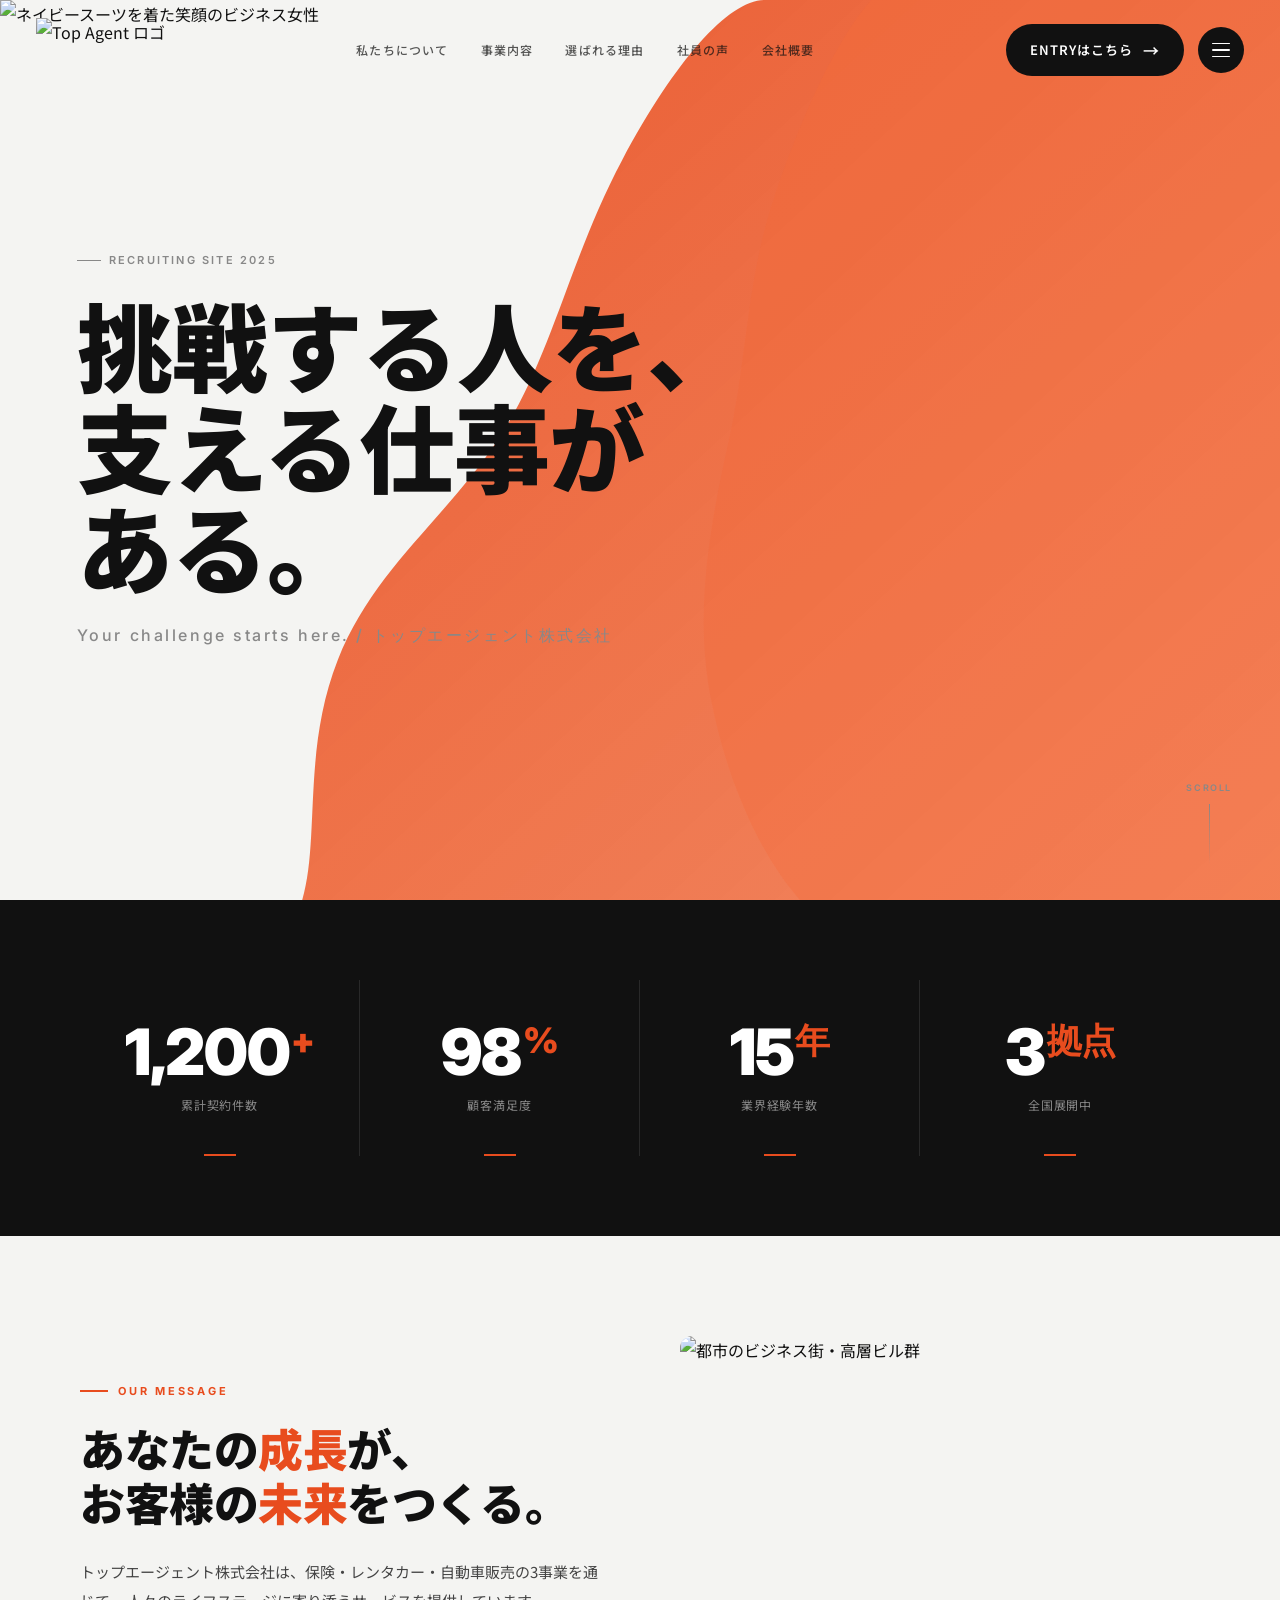
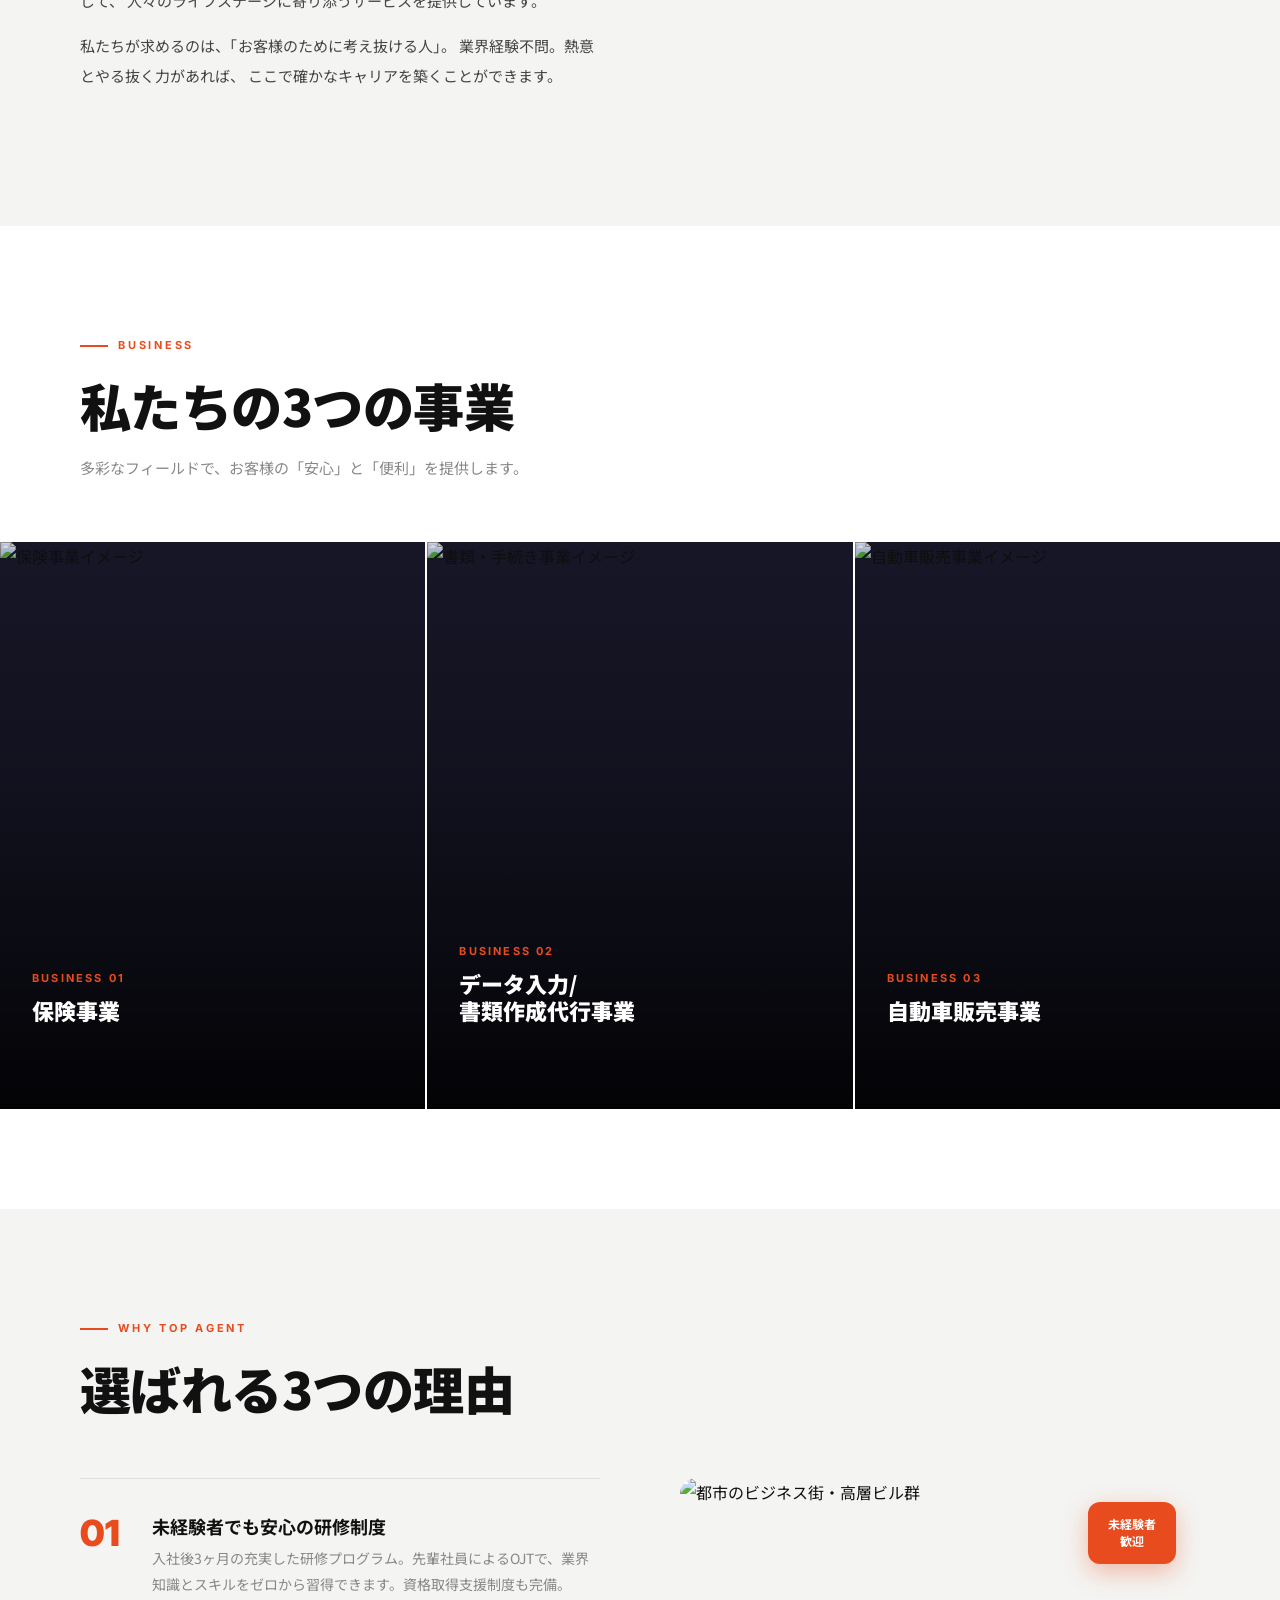
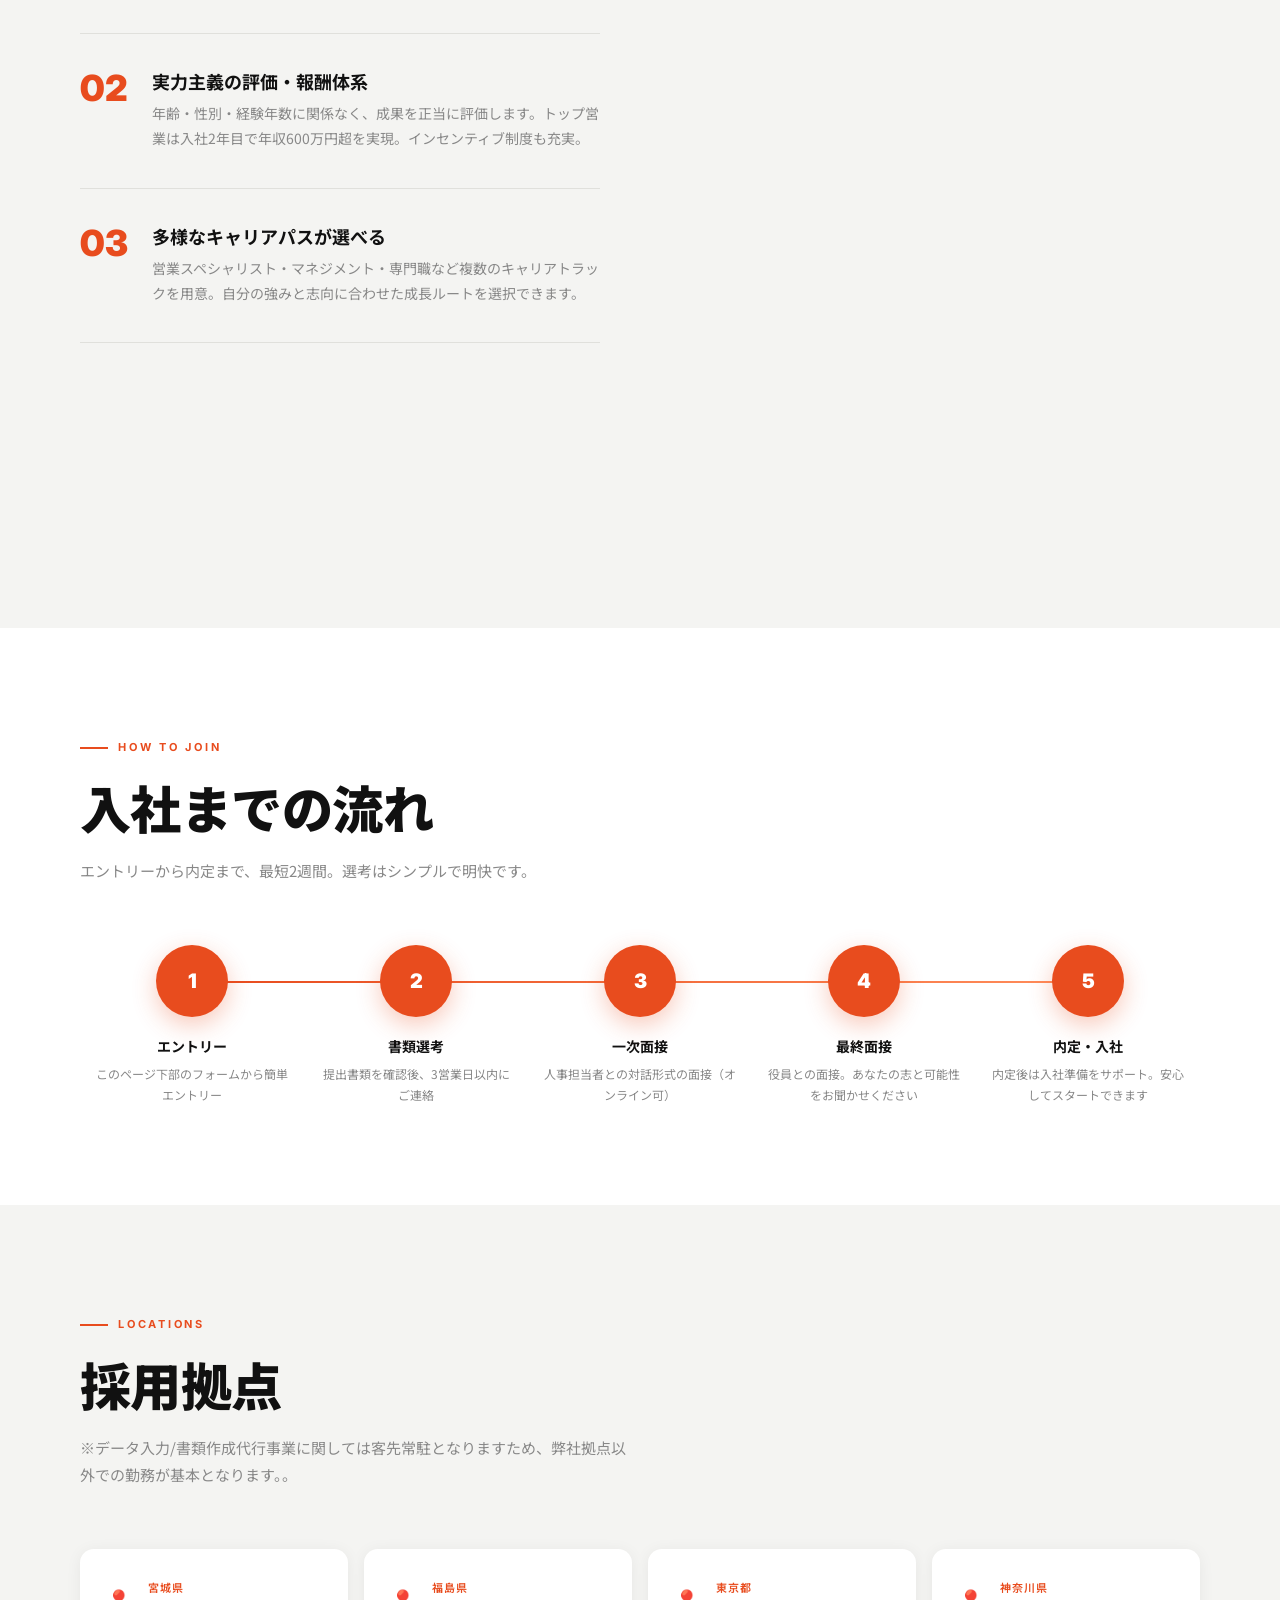
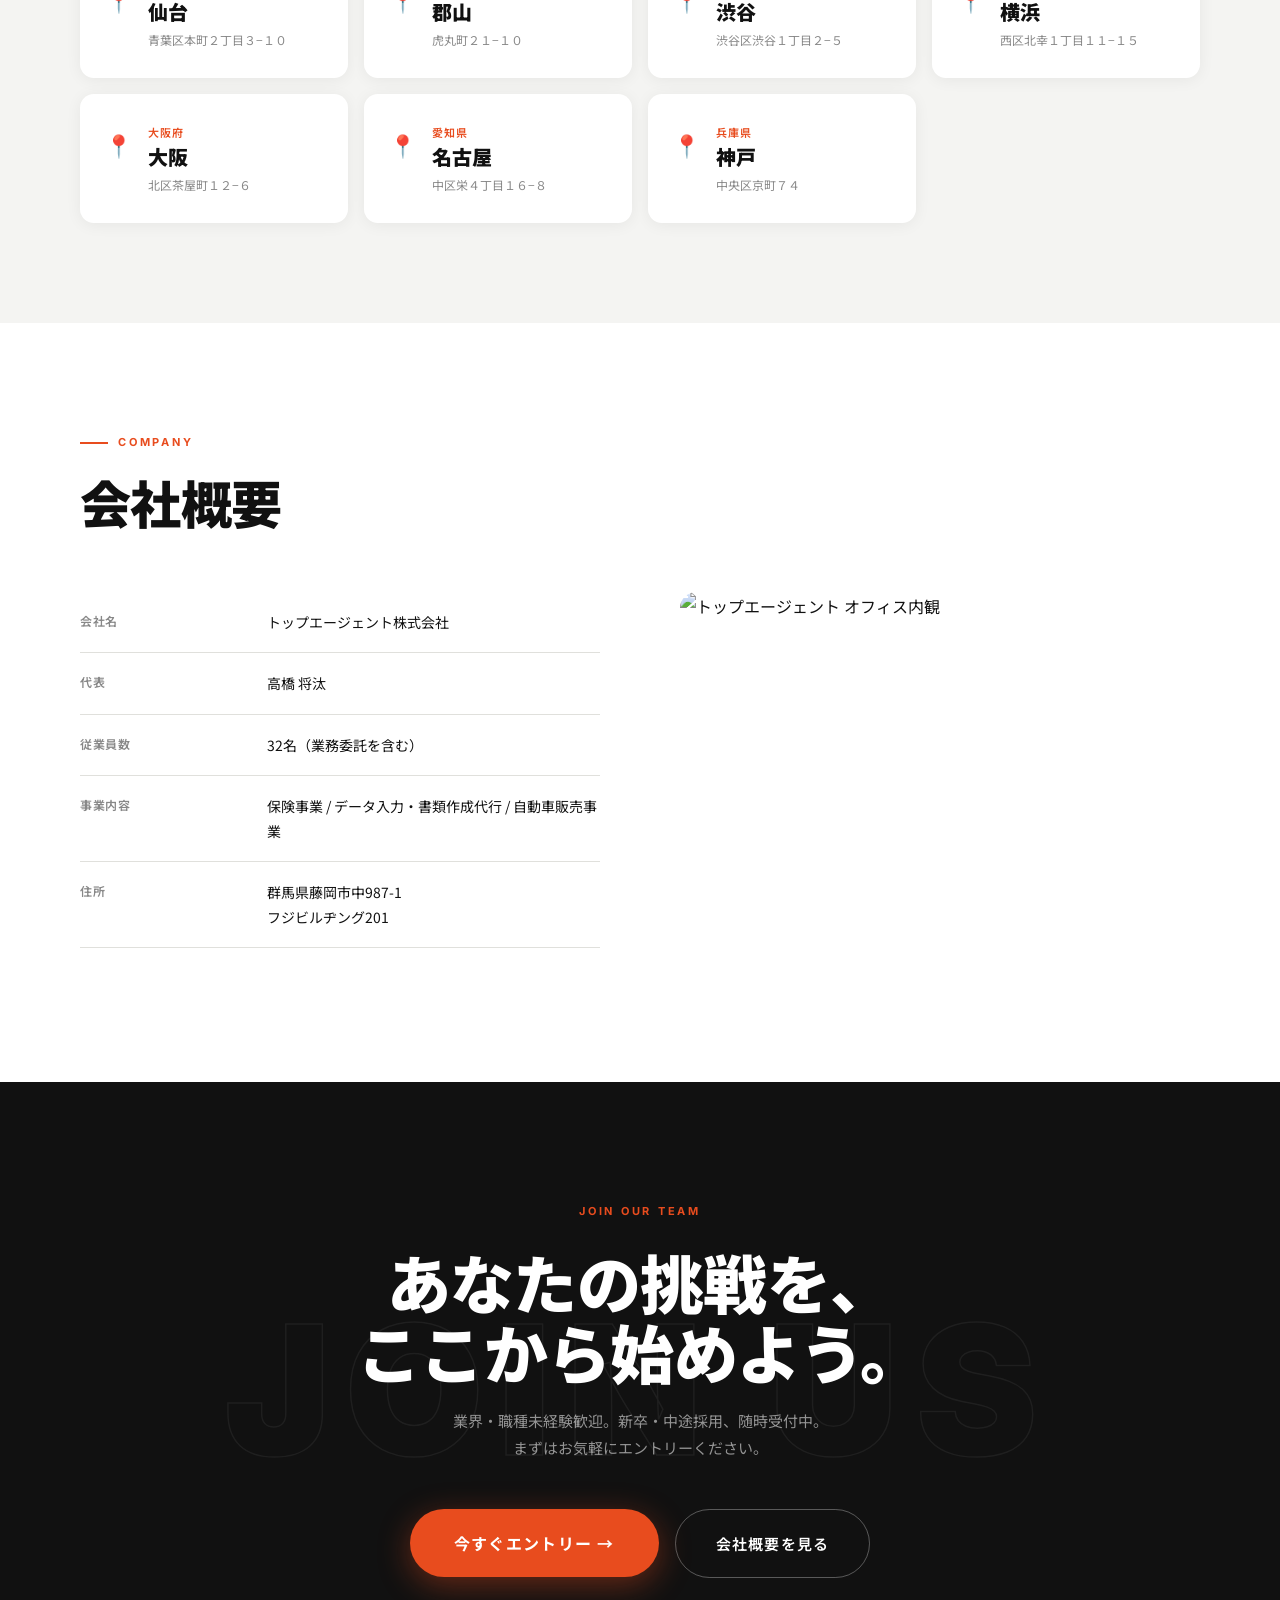
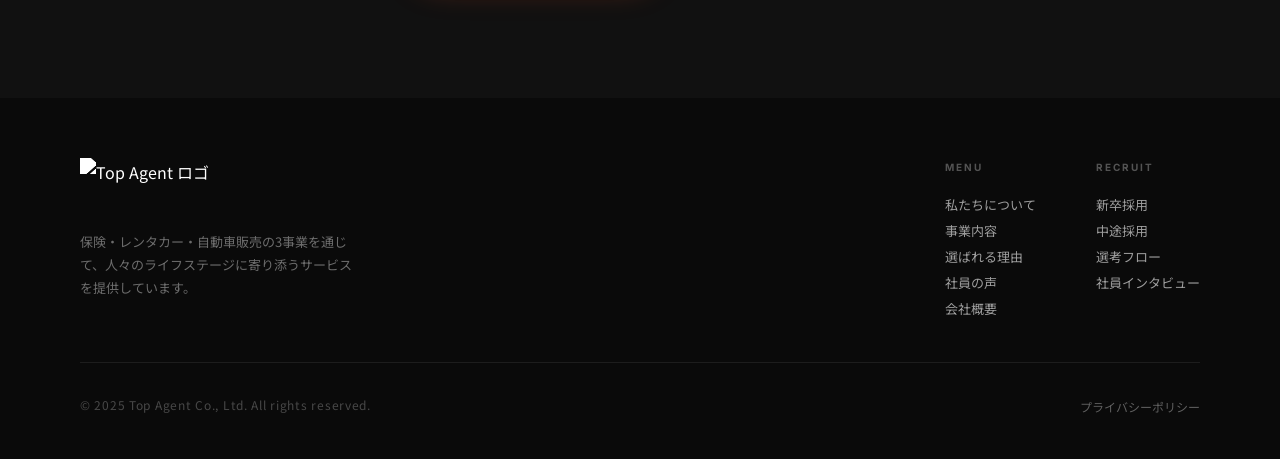
==== commit 7891585d: "Update index.html" ====
--- a/index.html
+++ b/index.html
@@ -1350,7 +1350,7 @@
     <div class="section-inner">
       <p class="section-label reveal">LOCATIONS</p>
       <h2 class="section-title reveal" id="voice-heading">採用拠点</h2>
-      <p class="section-lead reveal">全国7拠点でメンバーを募集しています。あなたの地域でキャリアをスタートしよう。</p>
+      <p class="section-lead reveal">※データ入力/書類作成代行事業に関しては客先常駐となりますため、弊社拠点以外での勤務が基本となります。。</p>
 
       <div class="locations-grid">
         <div class="location-card reveal">
